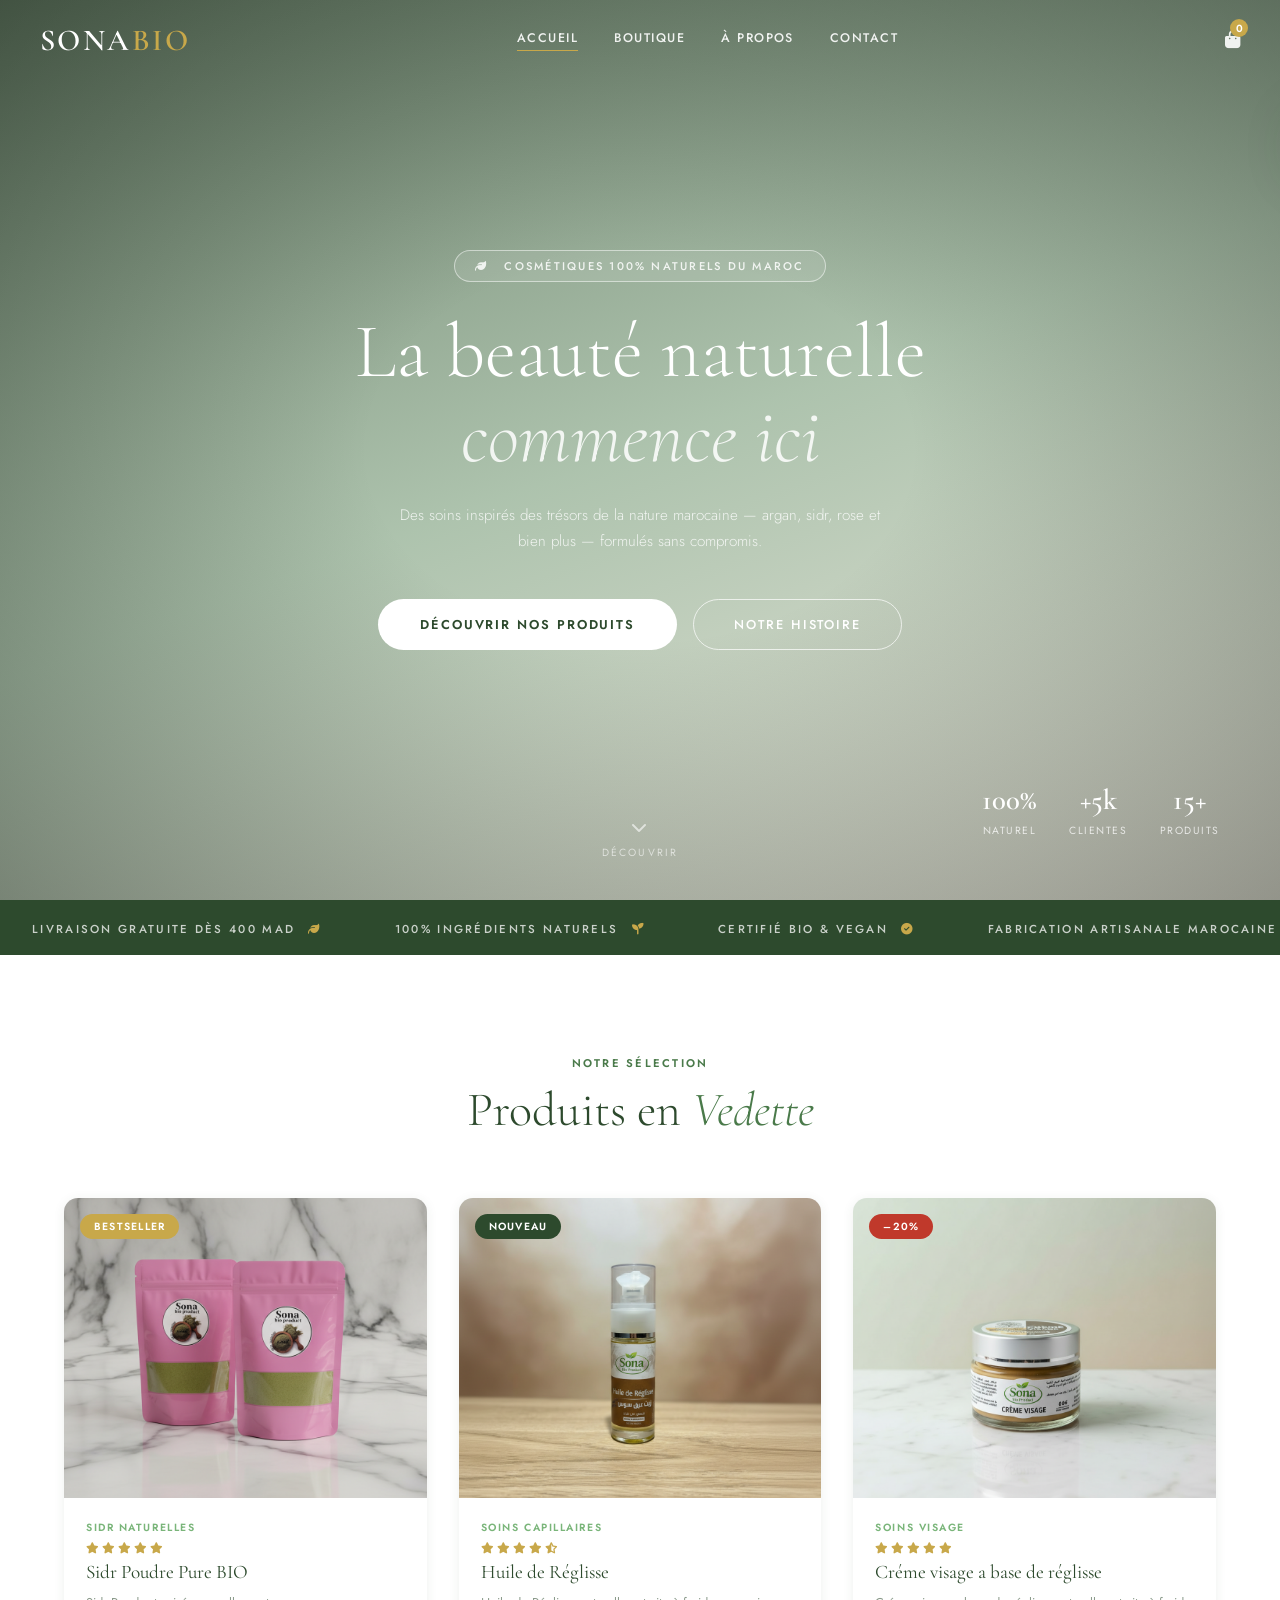
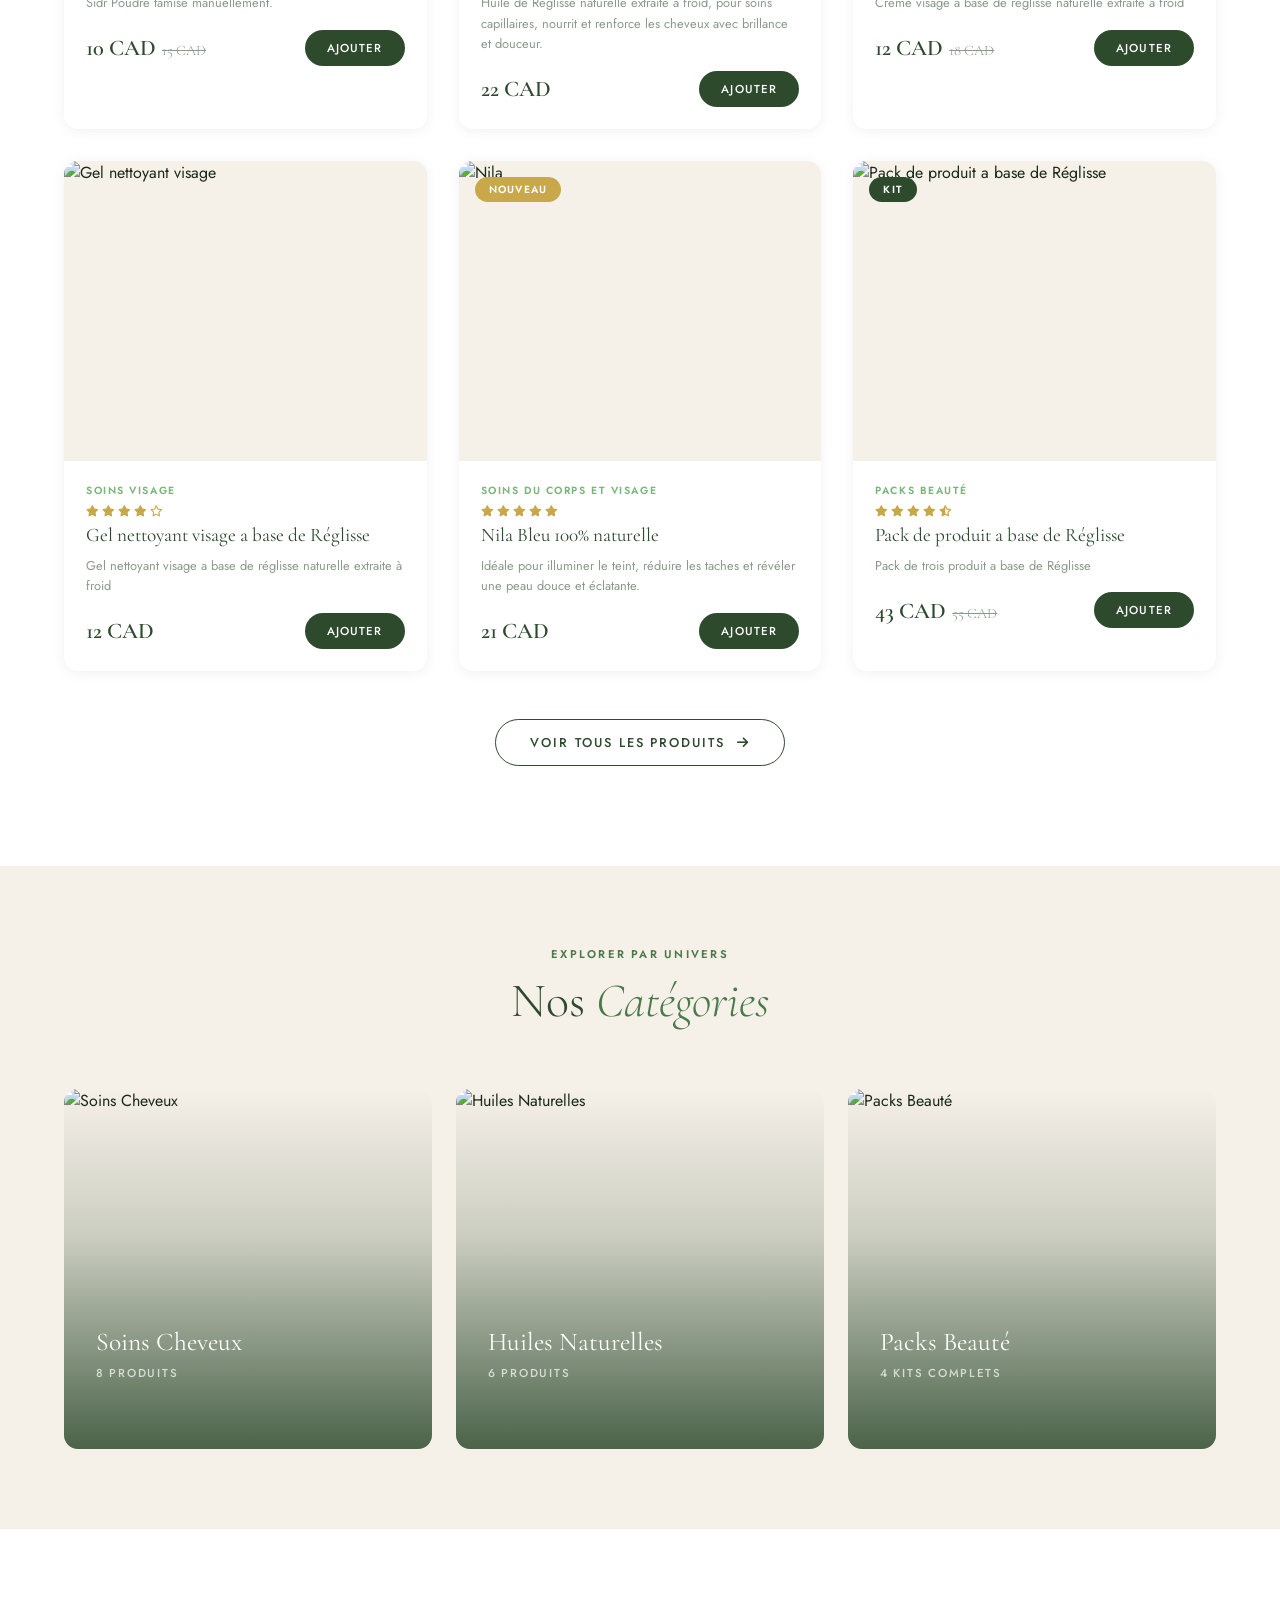
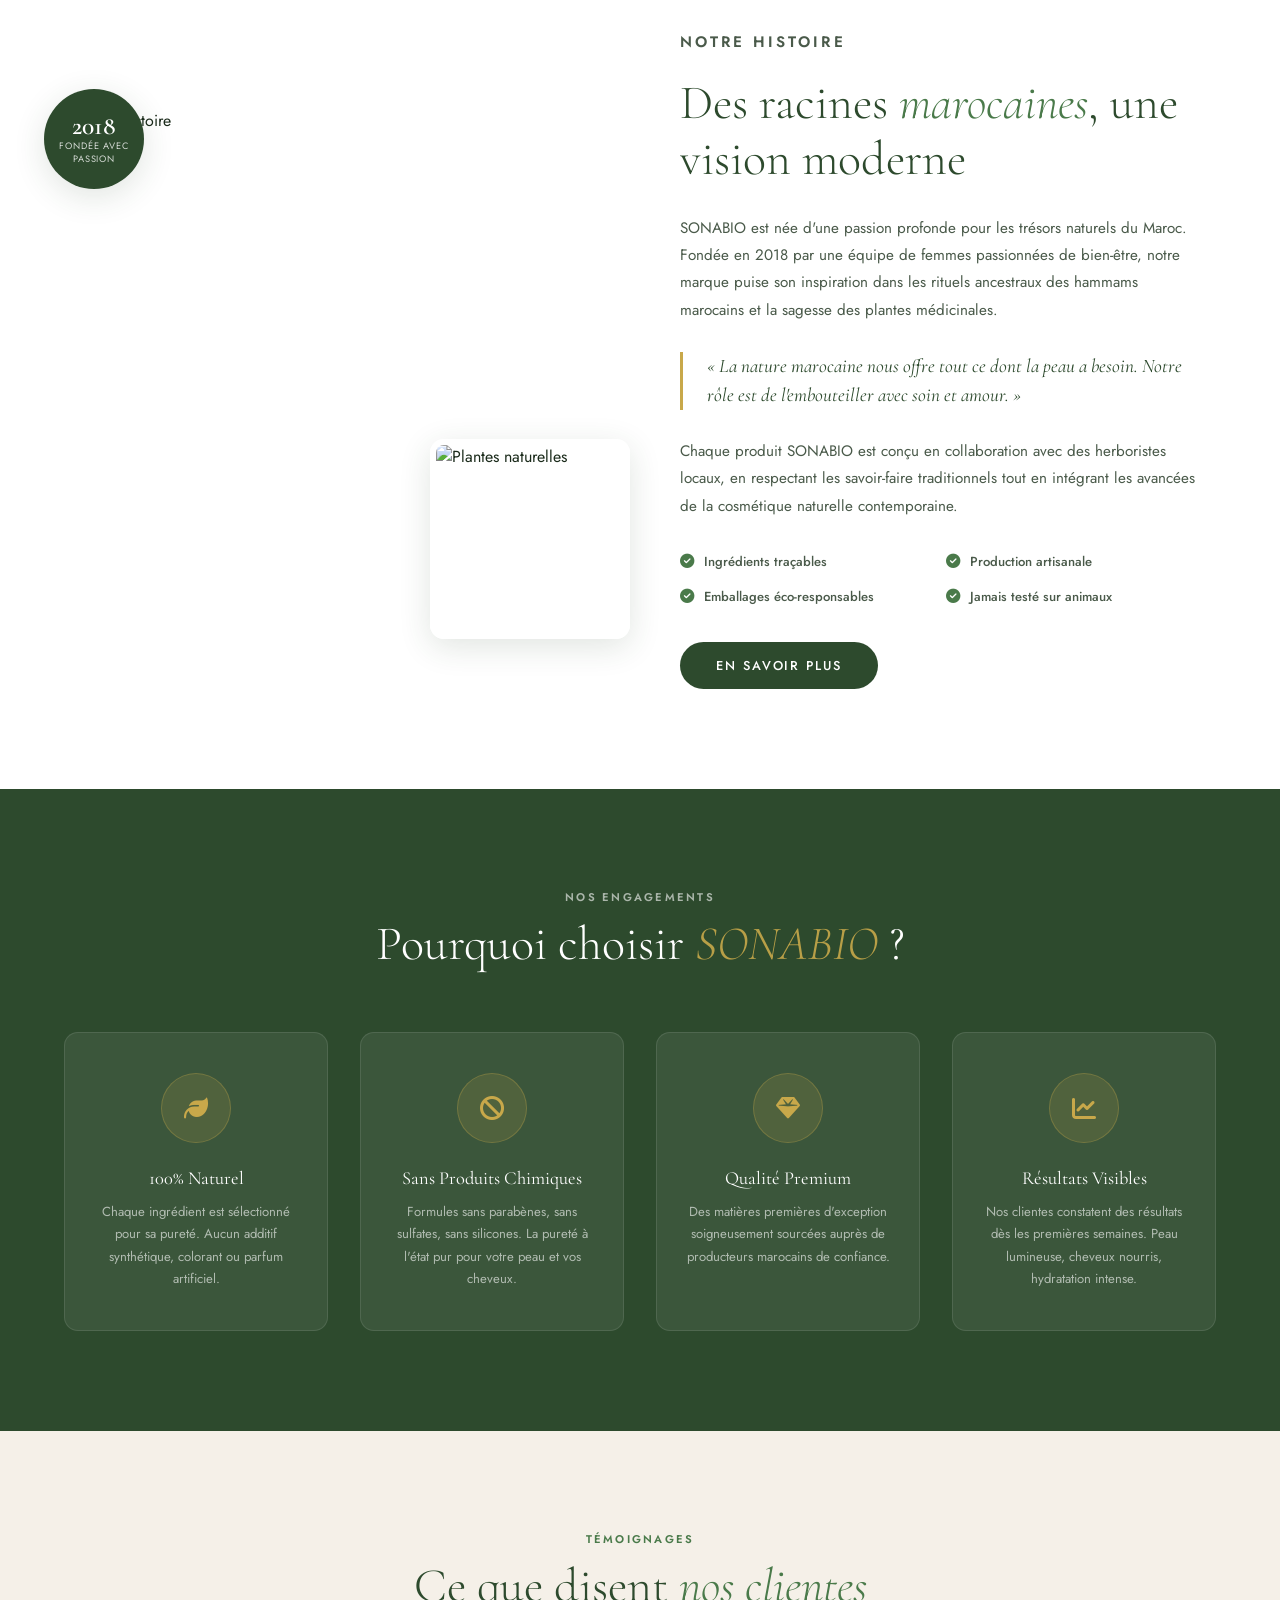
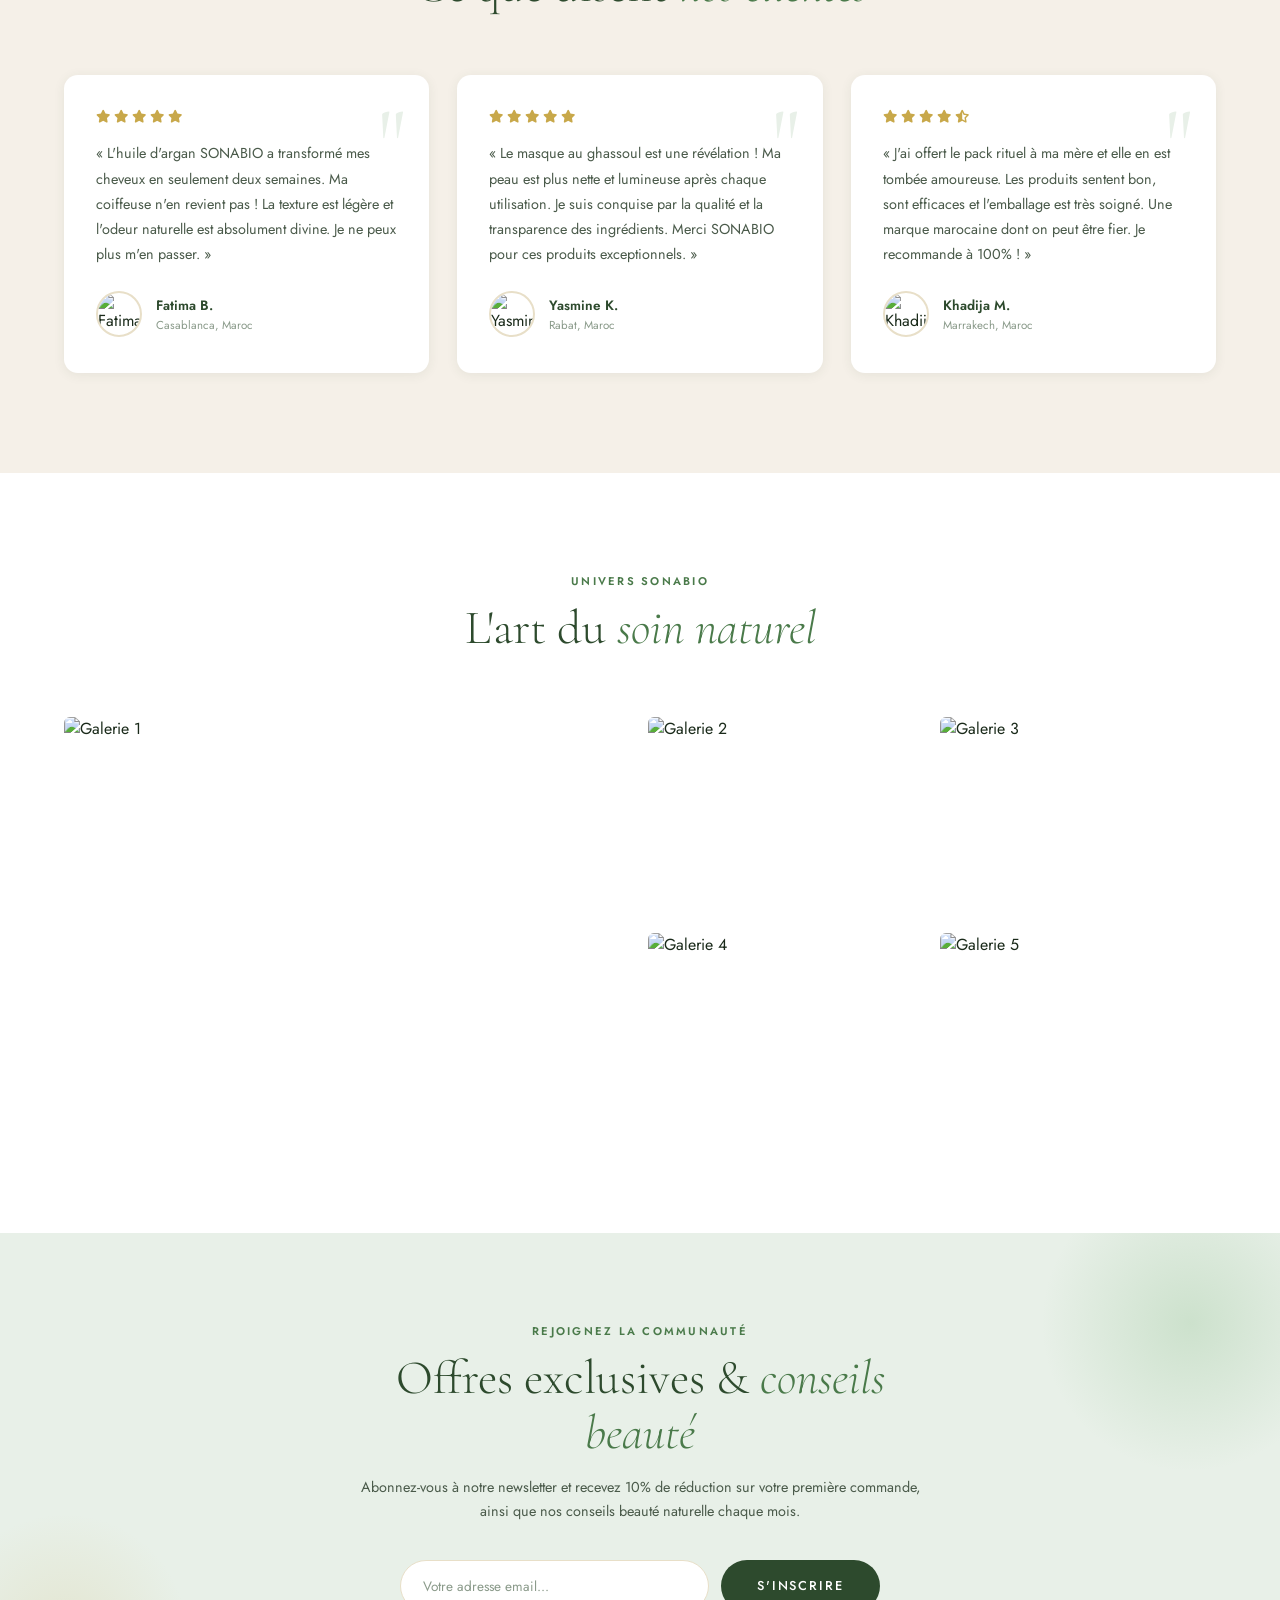
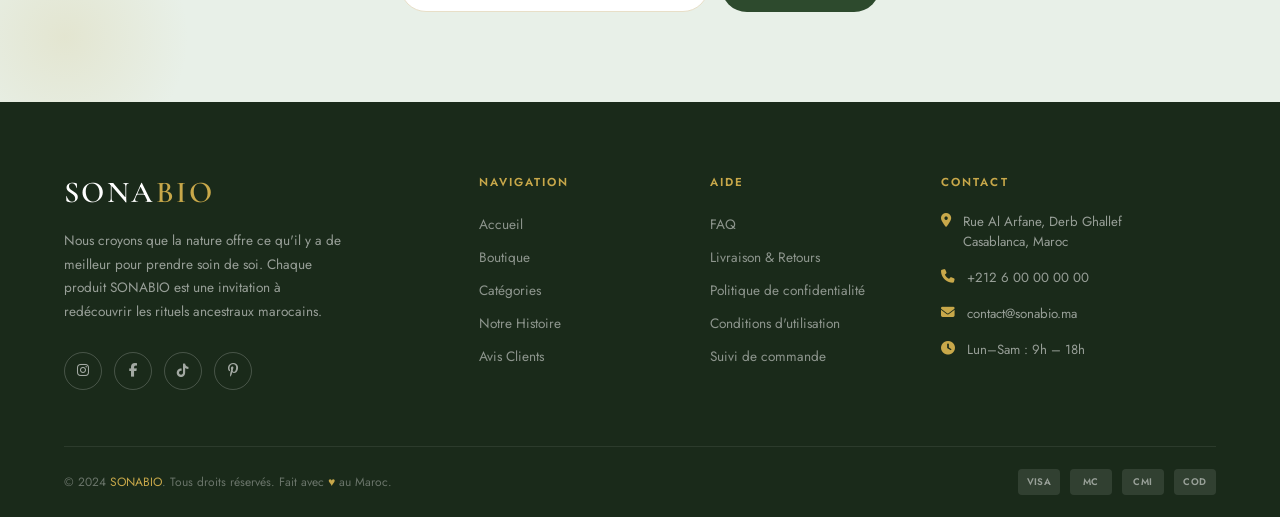
==== index.html @ 4d05fce3 "Add files via upload" ====
<!DOCTYPE html>
<html lang="fr">
<head>
  <meta charset="UTF-8" />
  <meta name="viewport" content="width=device-width, initial-scale=1.0"/>
  <title>SONABIO — La Beauté Naturelle du Maroc</title>
  <link href="https://fonts.googleapis.com/css2?family=Cormorant+Garamond:ital,wght@0,300;0,400;0,600;1,300;1,400&family=Jost:wght@300;400;500;600&display=swap" rel="stylesheet"/>
  <link rel="stylesheet" href="https://cdnjs.cloudflare.com/ajax/libs/font-awesome/6.5.0/css/all.min.css"/>
  <style>
    /* =============================================
       CSS VARIABLES & RESET
    ============================================= */
    :root {
      --green-dark:   #2d4a2d;
      --green-mid:    #4a7a4a;
      --green-light:  #7ab57a;
      --green-pale:   #e8f0e8;
      --beige:        #f5f0e8;
      --beige-dark:   #e8dfc8;
      --beige-deep:   #c8b898;
      --white:        #ffffff;
      --text-dark:    #1a2a1a;
      --text-mid:     #4a5a4a;
      --text-light:   #8a9a8a;
      --gold:         #c8a84a;
      --shadow-sm:    0 2px 12px rgba(45,74,45,.08);
      --shadow-md:    0 8px 32px rgba(45,74,45,.14);
      --shadow-lg:    0 20px 60px rgba(45,74,45,.18);
      --radius-sm:    6px;
      --radius-md:    14px;
      --radius-lg:    28px;
      --transition:   all .35s cubic-bezier(.4,0,.2,1);
      --font-display: 'Cormorant Garamond', serif;
      --font-body:    'Jost', sans-serif;
    }

    *, *::before, *::after { box-sizing: border-box; margin: 0; padding: 0; }
    html { scroll-behavior: smooth; font-size: 16px; }

    body {
      font-family: var(--font-body);
      color: var(--text-dark);
      background: var(--white);
      overflow-x: hidden;
    }

    img { max-width: 100%; display: block; }
    a  { text-decoration: none; color: inherit; }
    ul { list-style: none; }
    button { cursor: pointer; border: none; background: none; font-family: var(--font-body); }

    /* =============================================
       UTILITY
    ============================================= */
    .container { max-width: 1200px; margin: 0 auto; padding: 0 24px; }
    .section-label {
      font-family: var(--font-body);
      font-size: .7rem;
      font-weight: 600;
      letter-spacing: .2em;
      text-transform: uppercase;
      color: var(--green-mid);
      margin-bottom: 12px;
    }
    .section-title {
      font-family: var(--font-display);
      font-size: clamp(2rem, 4vw, 3rem);
      font-weight: 300;
      line-height: 1.15;
      color: var(--green-dark);
    }
    .section-title em { font-style: italic; color: var(--green-mid); }
    .btn-primary {
      display: inline-block;
      padding: 14px 36px;
      background: var(--green-dark);
      color: var(--white);
      font-family: var(--font-body);
      font-size: .8rem;
      font-weight: 500;
      letter-spacing: .15em;
      text-transform: uppercase;
      border-radius: 50px;
      transition: var(--transition);
    }
    .btn-primary:hover {
      background: var(--green-mid);
      transform: translateY(-2px);
      box-shadow: var(--shadow-md);
    }
    .btn-outline {
      display: inline-block;
      padding: 13px 34px;
      border: 1.5px solid var(--green-dark);
      color: var(--green-dark);
      font-size: .8rem;
      font-weight: 500;
      letter-spacing: .15em;
      text-transform: uppercase;
      border-radius: 50px;
      transition: var(--transition);
    }
    .btn-outline:hover {
      background: var(--green-dark);
      color: var(--white);
    }

    /* =============================================
       HEADER / NAVBAR
    ============================================= */
    #header {
      position: fixed;
      top: 0; left: 0; right: 0;
      z-index: 1000;
      padding: 0;
      transition: var(--transition);
    }
    #header.scrolled {
      background: rgba(255,255,255,.96);
      box-shadow: var(--shadow-sm);
      backdrop-filter: blur(8px);
    }
    .header-inner {
      display: flex;
      align-items: center;
      justify-content: space-between;
      height: 80px;
      padding: 0 40px;
    }
    .logo {
      font-family: var(--font-display);
      font-size: 1.9rem;
      font-weight: 600;
      letter-spacing: .08em;
      color: var(--white);
      transition: var(--transition);
    }
    #header.scrolled .logo { color: var(--green-dark); }
    .logo span { color: var(--gold); }
    .nav-links {
      display: flex;
      gap: 36px;
    }
    .nav-links a {
      font-size: .78rem;
      font-weight: 500;
      letter-spacing: .12em;
      text-transform: uppercase;
      color: rgba(255,255,255,.9);
      position: relative;
      padding-bottom: 4px;
      transition: var(--transition);
    }
    .nav-links a::after {
      content: '';
      position: absolute;
      bottom: 0; left: 0;
      width: 0; height: 1.5px;
      background: var(--gold);
      transition: width .3s ease;
    }
    .nav-links a:hover::after,
    .nav-links a.active::after { width: 100%; }
    .nav-links a:hover { color: var(--white); }
    #header.scrolled .nav-links a { color: var(--text-mid); }
    #header.scrolled .nav-links a:hover { color: var(--green-dark); }
    .header-actions { display: flex; align-items: center; gap: 20px; }
    .cart-btn {
      position: relative;
      font-size: 1.1rem;
      color: rgba(255,255,255,.9);
      transition: var(--transition);
    }
    #header.scrolled .cart-btn { color: var(--green-dark); }
    .cart-btn:hover { color: var(--gold); transform: scale(1.1); }
    .cart-count {
      position: absolute;
      top: -8px; right: -8px;
      width: 18px; height: 18px;
      background: var(--gold);
      color: var(--white);
      font-size: .65rem;
      font-weight: 600;
      border-radius: 50%;
      display: flex; align-items: center; justify-content: center;
    }
    .hamburger {
      display: none;
      flex-direction: column;
      gap: 5px;
      cursor: pointer;
    }
    .hamburger span {
      display: block;
      width: 24px; height: 2px;
      background: var(--white);
      transition: var(--transition);
      border-radius: 2px;
    }
    #header.scrolled .hamburger span { background: var(--green-dark); }

    /* =============================================
       HERO
    ============================================= */
    #hero {
      min-height: 100vh;
      position: relative;
      display: flex;
      align-items: center;
      justify-content: center;
      text-align: center;
      overflow: hidden;
    }
    .hero-bg {
      position: absolute;
      inset: 0;
      background:
        linear-gradient(160deg, rgba(45,74,45,.72) 0%, rgba(74,122,74,.45) 50%, rgba(200,184,152,.3) 100%),
        url('https://images.unsplash.com/photo-1609952048180-7b35ea6b083b?w=1600&auto=format&fit=crop') center/cover no-repeat;
    }
    .hero-bg::after {
      content: '';
      position: absolute;
      inset: 0;
      background: radial-gradient(ellipse at center, transparent 30%, rgba(10,20,10,.4) 100%);
    }
    .hero-content {
      position: relative;
      z-index: 2;
      max-width: 760px;
      padding: 0 24px;
      animation: fadeUp .9s ease both;
    }
    .hero-badge {
      display: inline-block;
      padding: 7px 20px;
      border: 1px solid rgba(255,255,255,.5);
      border-radius: 50px;
      font-size: .7rem;
      font-weight: 500;
      letter-spacing: .2em;
      text-transform: uppercase;
      color: rgba(255,255,255,.85);
      margin-bottom: 28px;
      backdrop-filter: blur(4px);
      background: rgba(255,255,255,.1);
    }
    .hero-title {
      font-family: var(--font-display);
      font-size: clamp(2.6rem, 6vw, 5rem);
      font-weight: 300;
      line-height: 1.1;
      color: var(--white);
      margin-bottom: 24px;
    }
    .hero-title em {
      font-style: italic;
      display: block;
      color: rgba(255,255,255,.85);
    }
    .hero-sub {
      font-size: .95rem;
      font-weight: 300;
      line-height: 1.7;
      color: rgba(255,255,255,.8);
      max-width: 480px;
      margin: 0 auto 44px;
    }
    .hero-cta { display: flex; gap: 16px; justify-content: center; flex-wrap: wrap; }
    .btn-hero {
      padding: 16px 42px;
      background: var(--white);
      color: var(--green-dark);
      font-size: .8rem;
      font-weight: 600;
      letter-spacing: .15em;
      text-transform: uppercase;
      border-radius: 50px;
      transition: var(--transition);
    }
    .btn-hero:hover {
      background: var(--gold);
      color: var(--white);
      transform: translateY(-3px);
      box-shadow: 0 12px 40px rgba(0,0,0,.25);
    }
    .btn-hero-outline {
      padding: 15px 40px;
      border: 1.5px solid rgba(255,255,255,.7);
      color: var(--white);
      font-size: .8rem;
      font-weight: 500;
      letter-spacing: .15em;
      text-transform: uppercase;
      border-radius: 50px;
      transition: var(--transition);
      backdrop-filter: blur(4px);
    }
    .btn-hero-outline:hover {
      background: rgba(255,255,255,.15);
      border-color: var(--white);
    }
    .hero-scroll {
      position: absolute;
      bottom: 40px; left: 50%;
      transform: translateX(-50%);
      z-index: 2;
      display: flex;
      flex-direction: column;
      align-items: center;
      gap: 10px;
      color: rgba(255,255,255,.6);
      font-size: .65rem;
      letter-spacing: .2em;
      text-transform: uppercase;
      animation: bounce 2s infinite;
    }
    .hero-scroll i { font-size: 1rem; }
    .hero-stats {
      position: absolute;
      bottom: 60px; right: 60px;
      z-index: 2;
      display: flex;
      gap: 32px;
    }
    .stat-item {
      text-align: center;
      color: var(--white);
    }
    .stat-num {
      font-family: var(--font-display);
      font-size: 1.8rem;
      font-weight: 600;
      display: block;
    }
    .stat-label {
      font-size: .65rem;
      letter-spacing: .15em;
      text-transform: uppercase;
      opacity: .75;
    }

    /* =============================================
       MARQUEE STRIP
    ============================================= */
    .marquee-strip {
      background: var(--green-dark);
      padding: 16px 0;
      overflow: hidden;
      white-space: nowrap;
    }
    .marquee-track {
      display: inline-flex;
      animation: marquee 22s linear infinite;
    }
    .marquee-track span {
      display: inline-block;
      padding: 0 32px;
      font-size: .72rem;
      font-weight: 500;
      letter-spacing: .2em;
      text-transform: uppercase;
      color: rgba(255,255,255,.75);
    }
    .marquee-track span i {
      color: var(--gold);
      margin: 0 8px;
    }

    /* =============================================
       FEATURED PRODUCTS
    ============================================= */
    #produits {
      padding: 100px 0;
      background: var(--white);
    }
    .section-header {
      text-align: center;
      margin-bottom: 60px;
    }
    .products-grid {
      display: grid;
      grid-template-columns: repeat(3, 1fr);
      gap: 32px;
    }
    .product-card {
      position: relative;
      border-radius: var(--radius-md);
      overflow: hidden;
      background: var(--white);
      box-shadow: var(--shadow-sm);
      transition: var(--transition);
      cursor: pointer;
    }
    .product-card:hover {
      transform: translateY(-8px);
      box-shadow: var(--shadow-lg);
    }
    .product-img-wrap {
      position: relative;
      overflow: hidden;
      height: 300px;
      background: var(--beige);
    }
    .product-img-wrap img {
      width: 100%;
      height: 100%;
      object-fit: cover;
      transition: transform .6s cubic-bezier(.4,0,.2,1);
    }
    .product-card:hover .product-img-wrap img {
      transform: scale(1.07);
    }
    .product-badge {
      position: absolute;
      top: 16px; left: 16px;
      padding: 5px 14px;
      background: var(--green-dark);
      color: var(--white);
      font-size: .65rem;
      font-weight: 600;
      letter-spacing: .12em;
      text-transform: uppercase;
      border-radius: 50px;
      z-index: 2;
    }
    .product-badge.new { background: var(--gold); }
    .product-badge.promo { background: #c0392b; }
    .product-actions {
      position: absolute;
      top: 16px; right: 16px;
      display: flex;
      flex-direction: column;
      gap: 8px;
      opacity: 0;
      transform: translateX(10px);
      transition: var(--transition);
      z-index: 2;
    }
    .product-card:hover .product-actions { opacity: 1; transform: translateX(0); }
    .action-btn {
      width: 38px; height: 38px;
      background: var(--white);
      border-radius: 50%;
      display: flex; align-items: center; justify-content: center;
      font-size: .85rem;
      color: var(--green-dark);
      box-shadow: var(--shadow-sm);
      transition: var(--transition);
    }
    .action-btn:hover { background: var(--green-dark); color: var(--white); }
    .product-info {
      padding: 22px;
    }
    .product-category {
      font-size: .65rem;
      font-weight: 600;
      letter-spacing: .15em;
      text-transform: uppercase;
      color: var(--green-light);
      margin-bottom: 8px;
    }
    .product-name {
      font-family: var(--font-display);
      font-size: 1.2rem;
      font-weight: 400;
      color: var(--green-dark);
      margin-bottom: 8px;
      line-height: 1.3;
    }
    .product-desc {
      font-size: .8rem;
      color: var(--text-light);
      line-height: 1.6;
      margin-bottom: 16px;
    }
    .product-footer {
      display: flex;
      align-items: center;
      justify-content: space-between;
      gap: 12px;
    }
    .product-price {
      font-family: var(--font-display);
      font-size: 1.4rem;
      font-weight: 600;
      color: var(--green-dark);
    }
    .product-price .old {
      font-size: .9rem;
      text-decoration: line-through;
      color: var(--text-light);
      font-weight: 300;
      margin-left: 6px;
    }
    .add-cart-btn {
      padding: 10px 22px;
      background: var(--green-dark);
      color: var(--white);
      font-size: .72rem;
      font-weight: 500;
      letter-spacing: .1em;
      text-transform: uppercase;
      border-radius: 50px;
      transition: var(--transition);
    }
    .add-cart-btn:hover { background: var(--green-mid); transform: scale(1.04); }
    .add-cart-btn.added { background: var(--gold); }
    .product-stars { display: flex; gap: 3px; margin-bottom: 6px; }
    .product-stars i { font-size: .7rem; color: var(--gold); }

    /* =============================================
       CATEGORIES
    ============================================= */
    #categories {
      padding: 80px 0;
      background: var(--beige);
    }
    .categories-grid {
      display: grid;
      grid-template-columns: repeat(3, 1fr);
      gap: 24px;
    }
    .cat-card {
      position: relative;
      border-radius: var(--radius-md);
      overflow: hidden;
      height: 360px;
      cursor: pointer;
    }
    .cat-card img {
      width: 100%;
      height: 100%;
      object-fit: cover;
      transition: transform .6s cubic-bezier(.4,0,.2,1);
    }
    .cat-card:hover img { transform: scale(1.1); }
    .cat-overlay {
      position: absolute;
      inset: 0;
      background: linear-gradient(to top, rgba(45,74,45,.85) 0%, rgba(45,74,45,.2) 60%, transparent 100%);
      display: flex;
      flex-direction: column;
      justify-content: flex-end;
      padding: 32px;
      transition: var(--transition);
    }
    .cat-card:hover .cat-overlay {
      background: linear-gradient(to top, rgba(45,74,45,.92) 0%, rgba(45,74,45,.35) 60%, transparent 100%);
    }
    .cat-name {
      font-family: var(--font-display);
      font-size: 1.6rem;
      font-weight: 400;
      color: var(--white);
      margin-bottom: 8px;
    }
    .cat-count {
      font-size: .72rem;
      font-weight: 500;
      letter-spacing: .15em;
      text-transform: uppercase;
      color: rgba(255,255,255,.7);
      margin-bottom: 20px;
    }
    .cat-link {
      display: inline-flex;
      align-items: center;
      gap: 8px;
      font-size: .72rem;
      font-weight: 600;
      letter-spacing: .12em;
      text-transform: uppercase;
      color: var(--white);
      opacity: 0;
      transform: translateY(10px);
      transition: var(--transition);
    }
    .cat-card:hover .cat-link { opacity: 1; transform: translateY(0); }
    .cat-link i { font-size: .8rem; transition: transform .3s ease; }
    .cat-link:hover i { transform: translateX(4px); }

    /* =============================================
       NOTRE HISTOIRE
    ============================================= */
    #histoire {
      padding: 100px 0;
      background: var(--white);
    }
    .histoire-inner {
      display: grid;
      grid-template-columns: 1fr 1fr;
      gap: 80px;
      align-items: center;
    }
    .histoire-imgs {
      position: relative;
    }
    .histoire-img-main {
      border-radius: var(--radius-md);
      overflow: hidden;
      height: 500px;
    }
    .histoire-img-main img {
      width: 100%; height: 100%;
      object-fit: cover;
    }
    .histoire-img-float {
      position: absolute;
      bottom: -30px; right: -30px;
      width: 200px; height: 200px;
      border-radius: var(--radius-md);
      overflow: hidden;
      border: 6px solid var(--white);
      box-shadow: var(--shadow-md);
    }
    .histoire-img-float img {
      width: 100%; height: 100%;
      object-fit: cover;
    }
    .histoire-badge {
      position: absolute;
      top: -20px; left: -20px;
      width: 100px; height: 100px;
      background: var(--green-dark);
      border-radius: 50%;
      display: flex;
      flex-direction: column;
      align-items: center;
      justify-content: center;
      color: var(--white);
      box-shadow: var(--shadow-md);
    }
    .histoire-badge strong {
      font-family: var(--font-display);
      font-size: 1.6rem;
      font-weight: 600;
      line-height: 1;
    }
    .histoire-badge span {
      font-size: .58rem;
      letter-spacing: .1em;
      text-transform: uppercase;
      opacity: .8;
      text-align: center;
    }
    .histoire-text { padding-right: 20px; }
    .histoire-text p {
      font-size: .95rem;
      line-height: 1.8;
      color: var(--text-mid);
      margin-bottom: 20px;
    }
    .histoire-text blockquote {
      border-left: 3px solid var(--gold);
      padding-left: 24px;
      margin: 28px 0;
      font-family: var(--font-display);
      font-size: 1.2rem;
      font-style: italic;
      color: var(--green-dark);
      line-height: 1.5;
    }
    .histoire-values {
      display: grid;
      grid-template-columns: 1fr 1fr;
      gap: 16px;
      margin-top: 32px;
    }
    .val-item {
      display: flex;
      align-items: center;
      gap: 10px;
      font-size: .82rem;
      font-weight: 500;
      color: var(--text-mid);
    }
    .val-item i { color: var(--green-mid); font-size: .9rem; }

    /* =============================================
       POURQUOI NOUS
    ============================================= */
    #pourquoi {
      padding: 100px 0;
      background: var(--green-dark);
    }
    #pourquoi .section-label { color: rgba(255,255,255,.6); }
    #pourquoi .section-title { color: var(--white); }
    #pourquoi .section-title em { color: rgba(200,168,74,.9); }
    .features-grid {
      display: grid;
      grid-template-columns: repeat(4, 1fr);
      gap: 32px;
      margin-top: 60px;
    }
    .feature-card {
      padding: 40px 28px;
      background: rgba(255,255,255,.07);
      border-radius: var(--radius-md);
      border: 1px solid rgba(255,255,255,.1);
      text-align: center;
      transition: var(--transition);
    }
    .feature-card:hover {
      background: rgba(255,255,255,.12);
      transform: translateY(-6px);
      border-color: rgba(200,168,74,.4);
    }
    .feature-icon {
      width: 70px; height: 70px;
      margin: 0 auto 24px;
      background: rgba(200,168,74,.15);
      border-radius: 50%;
      display: flex; align-items: center; justify-content: center;
      font-size: 1.5rem;
      color: var(--gold);
      border: 1px solid rgba(200,168,74,.3);
      transition: var(--transition);
    }
    .feature-card:hover .feature-icon {
      background: var(--gold);
      color: var(--white);
    }
    .feature-title {
      font-family: var(--font-display);
      font-size: 1.15rem;
      font-weight: 400;
      color: var(--white);
      margin-bottom: 12px;
    }
    .feature-desc {
      font-size: .82rem;
      line-height: 1.7;
      color: rgba(255,255,255,.6);
    }

    /* =============================================
       AVIS CLIENTS
    ============================================= */
    #avis {
      padding: 100px 0;
      background: var(--beige);
    }
    .reviews-grid {
      display: grid;
      grid-template-columns: repeat(3, 1fr);
      gap: 28px;
      margin-top: 56px;
    }
    .review-card {
      padding: 36px 32px;
      background: var(--white);
      border-radius: var(--radius-md);
      box-shadow: var(--shadow-sm);
      transition: var(--transition);
      position: relative;
    }
    .review-card::before {
      content: '"';
      position: absolute;
      top: 20px; right: 24px;
      font-family: var(--font-display);
      font-size: 6rem;
      color: var(--green-pale);
      line-height: 1;
      pointer-events: none;
    }
    .review-card:hover {
      transform: translateY(-6px);
      box-shadow: var(--shadow-md);
    }
    .review-stars {
      display: flex;
      gap: 4px;
      margin-bottom: 18px;
    }
    .review-stars i { font-size: .8rem; color: var(--gold); }
    .review-text {
      font-size: .9rem;
      line-height: 1.75;
      color: var(--text-mid);
      margin-bottom: 24px;
      position: relative;
      z-index: 1;
    }
    .review-author {
      display: flex;
      align-items: center;
      gap: 14px;
    }
    .review-avatar {
      width: 46px; height: 46px;
      border-radius: 50%;
      object-fit: cover;
      border: 2px solid var(--beige-dark);
    }
    .review-name {
      font-weight: 600;
      font-size: .85rem;
      color: var(--green-dark);
    }
    .review-location {
      font-size: .72rem;
      color: var(--text-light);
      margin-top: 2px;
    }

    /* =============================================
       GALERIE LIFESTYLE
    ============================================= */
    #galerie {
      padding: 100px 0;
      background: var(--white);
    }
    .galerie-grid {
      display: grid;
      grid-template-columns: repeat(4, 1fr);
      grid-template-rows: 200px 200px;
      gap: 16px;
      margin-top: 56px;
    }
    .galerie-item {
      border-radius: var(--radius-sm);
      overflow: hidden;
      cursor: pointer;
      position: relative;
    }
    .galerie-item:first-child {
      grid-column: span 2;
      grid-row: span 2;
    }
    .galerie-item img {
      width: 100%; height: 100%;
      object-fit: cover;
      transition: transform .5s ease;
    }
    .galerie-item:hover img { transform: scale(1.08); }
    .galerie-item-overlay {
      position: absolute;
      inset: 0;
      background: rgba(45,74,45,.5);
      display: flex;
      align-items: center;
      justify-content: center;
      opacity: 0;
      transition: var(--transition);
    }
    .galerie-item:hover .galerie-item-overlay { opacity: 1; }
    .galerie-item-overlay i { font-size: 1.5rem; color: var(--white); }

    /* =============================================
       NEWSLETTER
    ============================================= */
    #newsletter {
      padding: 90px 0;
      background: var(--green-pale);
      position: relative;
      overflow: hidden;
    }
    #newsletter::before {
      content: '';
      position: absolute;
      top: -60px; right: -60px;
      width: 300px; height: 300px;
      background: radial-gradient(circle, rgba(122,181,122,.25), transparent 70%);
      border-radius: 50%;
    }
    #newsletter::after {
      content: '';
      position: absolute;
      bottom: -60px; left: -60px;
      width: 250px; height: 250px;
      background: radial-gradient(circle, rgba(200,168,74,.15), transparent 70%);
      border-radius: 50%;
    }
    .newsletter-inner {
      position: relative;
      z-index: 1;
      text-align: center;
      max-width: 580px;
      margin: 0 auto;
    }
    .newsletter-inner .section-title { margin-bottom: 14px; }
    .newsletter-sub {
      font-size: .9rem;
      color: var(--text-mid);
      line-height: 1.7;
      margin-bottom: 36px;
    }
    .newsletter-form {
      display: flex;
      gap: 12px;
      max-width: 480px;
      margin: 0 auto;
    }
    .newsletter-input {
      flex: 1;
      padding: 15px 22px;
      border: 1.5px solid var(--beige-dark);
      border-radius: 50px;
      font-family: var(--font-body);
      font-size: .85rem;
      background: var(--white);
      color: var(--text-dark);
      outline: none;
      transition: var(--transition);
    }
    .newsletter-input:focus { border-color: var(--green-mid); box-shadow: 0 0 0 3px rgba(74,122,74,.1); }
    .newsletter-input::placeholder { color: var(--text-light); }
    .newsletter-success {
      display: none;
      padding: 14px 28px;
      background: var(--green-dark);
      color: var(--white);
      border-radius: 50px;
      font-size: .82rem;
      margin-top: 16px;
    }

    /* =============================================
       CART NOTIFICATION
    ============================================= */
    .toast {
      position: fixed;
      top: 100px; right: 24px;
      z-index: 9999;
      background: var(--green-dark);
      color: var(--white);
      padding: 16px 24px;
      border-radius: var(--radius-sm);
      font-size: .85rem;
      font-weight: 500;
      display: flex;
      align-items: center;
      gap: 10px;
      box-shadow: var(--shadow-lg);
      transform: translateX(120%);
      transition: transform .4s cubic-bezier(.4,0,.2,1);
    }
    .toast.show { transform: translateX(0); }
    .toast i { color: var(--gold); }

    /* =============================================
       FOOTER
    ============================================= */
    #footer {
      background: var(--text-dark);
      color: var(--white);
      padding: 72px 0 0;
    }
    .footer-grid {
      display: grid;
      grid-template-columns: 2fr 1fr 1fr 1.5fr;
      gap: 48px;
      padding-bottom: 56px;
      border-bottom: 1px solid rgba(255,255,255,.08);
    }
    .footer-brand .logo { color: var(--white); margin-bottom: 18px; display: block; }
    .footer-brand p {
      font-size: .85rem;
      line-height: 1.75;
      color: rgba(255,255,255,.55);
      max-width: 280px;
      margin-bottom: 28px;
    }
    .social-links {
      display: flex;
      gap: 12px;
    }
    .social-link {
      width: 38px; height: 38px;
      border: 1px solid rgba(255,255,255,.2);
      border-radius: 50%;
      display: flex; align-items: center; justify-content: center;
      font-size: .85rem;
      color: rgba(255,255,255,.6);
      transition: var(--transition);
    }
    .social-link:hover {
      background: var(--gold);
      border-color: var(--gold);
      color: var(--white);
      transform: translateY(-3px);
    }
    .footer-col h4 {
      font-family: var(--font-body);
      font-size: .72rem;
      font-weight: 600;
      letter-spacing: .18em;
      text-transform: uppercase;
      color: var(--gold);
      margin-bottom: 22px;
    }
    .footer-col ul li {
      margin-bottom: 10px;
    }
    .footer-col ul li a {
      font-size: .85rem;
      color: rgba(255,255,255,.5);
      transition: var(--transition);
    }
    .footer-col ul li a:hover {
      color: var(--white);
      padding-left: 6px;
    }
    .footer-contact-item {
      display: flex;
      align-items: flex-start;
      gap: 12px;
      margin-bottom: 16px;
    }
    .footer-contact-item i {
      color: var(--gold);
      font-size: .85rem;
      margin-top: 2px;
    }
    .footer-contact-item span {
      font-size: .83rem;
      color: rgba(255,255,255,.55);
      line-height: 1.5;
    }
    .footer-bottom {
      display: flex;
      align-items: center;
      justify-content: space-between;
      padding: 22px 0;
    }
    .footer-copy {
      font-size: .75rem;
      color: rgba(255,255,255,.35);
    }
    .footer-copy span { color: var(--gold); }
    .footer-pay {
      display: flex;
      gap: 10px;
    }
    .pay-icon {
      width: 42px; height: 26px;
      background: rgba(255,255,255,.1);
      border-radius: 4px;
      display: flex; align-items: center; justify-content: center;
      font-size: .6rem;
      color: rgba(255,255,255,.5);
      font-weight: 600;
      letter-spacing: .05em;
    }

    /* Mobile menu */
    .mobile-menu {
      display: none;
      position: fixed;
      inset: 0;
      background: var(--green-dark);
      z-index: 999;
      flex-direction: column;
      align-items: center;
      justify-content: center;
      gap: 32px;
    }
    .mobile-menu.open { display: flex; }
    .mobile-menu a {
      font-family: var(--font-display);
      font-size: 2rem;
      font-weight: 300;
      color: var(--white);
      letter-spacing: .08em;
      transition: var(--transition);
    }
    .mobile-menu a:hover { color: var(--gold); }
    .mobile-close {
      position: absolute;
      top: 28px; right: 32px;
      font-size: 1.8rem;
      color: var(--white);
      cursor: pointer;
    }

    /* =============================================
       ANIMATIONS
    ============================================= */
    @keyframes fadeUp {
      from { opacity: 0; transform: translateY(30px); }
      to   { opacity: 1; transform: translateY(0); }
    }
    @keyframes marquee {
      from { transform: translateX(0); }
      to   { transform: translateX(-50%); }
    }
    @keyframes bounce {
      0%, 100% { transform: translateX(-50%) translateY(0); }
      50%       { transform: translateX(-50%) translateY(8px); }
    }
    .reveal {
      opacity: 0;
      transform: translateY(28px);
      transition: opacity .7s ease, transform .7s ease;
    }
    .reveal.visible { opacity: 1; transform: translateY(0); }

    /* =============================================
       RESPONSIVE
    ============================================= */
    @media (max-width: 1024px) {
      .products-grid { grid-template-columns: repeat(2, 1fr); }
      .features-grid { grid-template-columns: repeat(2, 1fr); }
      .footer-grid   { grid-template-columns: 1fr 1fr; gap: 32px; }
    }
    @media (max-width: 768px) {
      .header-inner { padding: 0 20px; }
      .nav-links { display: none; }
      .hamburger { display: flex; }
      .hero-stats { display: none; }
      .products-grid { grid-template-columns: 1fr; }
      .categories-grid { grid-template-columns: 1fr; }
      .histoire-inner { grid-template-columns: 1fr; gap: 40px; }
      .histoire-imgs { height: 300px; }
      .histoire-img-main { height: 300px; }
      .histoire-img-float { display: none; }
      .features-grid { grid-template-columns: 1fr 1fr; gap: 20px; }
      .reviews-grid { grid-template-columns: 1fr; }
      .galerie-grid  {
        grid-template-columns: 1fr 1fr;
        grid-template-rows: repeat(4, 160px);
      }
      .galerie-item:first-child { grid-column: span 2; grid-row: span 1; }
      .newsletter-form { flex-direction: column; }
      .footer-grid { grid-template-columns: 1fr; gap: 28px; }
      .footer-bottom { flex-direction: column; gap: 14px; text-align: center; }
    }
    @media (max-width: 480px) {
      .features-grid { grid-template-columns: 1fr; }
      .histoire-values { grid-template-columns: 1fr; }
    }
  </style>
</head>
<body>

  <!-- TOAST NOTIFICATION -->
  <div class="toast" id="toast">
    <i class="fas fa-check-circle"></i>
    <span id="toast-msg">Produit ajouté au panier !</span>
  </div>

  <!-- MOBILE MENU -->
  <nav class="mobile-menu" id="mobile-menu">
    <i class="fas fa-times mobile-close" id="mobile-close"></i>
    <a href="#accueil" class="mob-link">Accueil</a>
    <a href="#produits" class="mob-link">Boutique</a>
    <a href="#histoire" class="mob-link">À Propos</a>
    <a href="#contact"  class="mob-link">Contact</a>
  </nav>

  <!-- ======== HEADER ======== -->
  <header id="header">
    <div class="header-inner">
      <a href="#accueil" class="logo">SONA<span>BIO</span></a>
      <nav class="nav-links">
        <a href="#accueil"  class="active">Accueil</a>
        <a href="#produits">Boutique</a>
        <a href="#histoire">À Propos</a>
        <a href="#contact" >Contact</a>
      </nav>
      <div class="header-actions">
        <button class="cart-btn" id="cart-btn" aria-label="Panier">
          <i class="fas fa-shopping-bag"></i>
          <span class="cart-count" id="cart-count">0</span>
        </button>
        <div class="hamburger" id="hamburger" aria-label="Menu">
          <span></span><span></span><span></span>
        </div>
      </div>
    </div>
  </header>

  <!-- ======== HERO ======== -->
  <section id="accueil" id="hero">
    <div id="hero">
      <div class="hero-bg"></div>
      <div class="hero-content">
        <div class="hero-badge"><i class="fas fa-leaf"></i> &nbsp; Cosmétiques 100% Naturels du Maroc</div>
        <h1 class="hero-title">
          La beauté naturelle
          <em>commence ici</em>
        </h1>
        <p class="hero-sub">Des soins inspirés des trésors de la nature marocaine — argan, sidr, rose et bien plus — formulés sans compromis.</p>
        <div class="hero-cta">
          <a href="#produits" class="btn-hero">Découvrir nos produits</a>
          <a href="#histoire" class="btn-hero-outline">Notre histoire</a>
        </div>
      </div>
      <div class="hero-stats">
        <div class="stat-item"><strong class="stat-num">100%</strong><span class="stat-label">Naturel</span></div>
        <div class="stat-item"><strong class="stat-num">+5k</strong><span class="stat-label">Clientes</span></div>
        <div class="stat-item"><strong class="stat-num">15+</strong><span class="stat-label">Produits</span></div>
      </div>
      <div class="hero-scroll"><i class="fas fa-chevron-down"></i><span>Découvrir</span></div>
    </div>
  </section>

  <!-- ======== MARQUEE ======== -->
  <div class="marquee-strip">
    <div class="marquee-track" id="marquee-track">
      <span>Livraison gratuite dès 400 MAD <i class="fas fa-leaf"></i></span>
      <span>100% Ingrédients Naturels <i class="fas fa-seedling"></i></span>
      <span>Certifié Bio & Vegan <i class="fas fa-check-circle"></i></span>
      <span>Fabrication Artisanale Marocaine <i class="fas fa-star"></i></span>
      <span>Satisfait ou Remboursé 30 jours <i class="fas fa-shield-alt"></i></span>
      <span>Livraison gratuite dès 400 MAD <i class="fas fa-leaf"></i></span>
      <span>100% Ingrédients Naturels <i class="fas fa-seedling"></i></span>
      <span>Certifié Bio & Vegan <i class="fas fa-check-circle"></i></span>
      <span>Fabrication Artisanale Marocaine <i class="fas fa-star"></i></span>
      <span>Satisfait ou Remboursé 30 jours <i class="fas fa-shield-alt"></i></span>
    </div>
  </div>

  <!-- ======== PRODUITS EN VEDETTE ======== -->
  <section id="produits">
    <div class="container">
      <div class="section-header reveal">
        <p class="section-label">Notre Sélection</p>
        <h2 class="section-title">Produits en <em>Vedette</em></h2>
      </div>
      <div class="products-grid">

        <!-- Produit 1 -->
        <div class="product-card reveal">
          <div class="product-img-wrap">
            <span class="product-badge new">Bestseller</span>
            <div class="product-actions">
              <button class="action-btn" title="Favoris"><i class="far fa-heart"></i></button>
              <button class="action-btn" title="Aperçu"><i class="far fa-eye"></i></button>
            </div>
            <img src="images/Sidr Poudre.png" alt="Sidr Poudre"/>
          </div>
          <div class="product-info">
            <p class="product-category">Sidr Naturelles</p>
            <div class="product-stars">
              <i class="fas fa-star"></i><i class="fas fa-star"></i><i class="fas fa-star"></i>
              <i class="fas fa-star"></i><i class="fas fa-star"></i>
            </div>
            <h3 class="product-name">Sidr Poudre Pure BIO</h3>
            <p class="product-desc">Sidr Poudre tamisé manuellement.</p>
            <div class="product-footer">
              <div class="product-price">10 CAD<span class="old">15 CAD</span></div>
              <button class="add-cart-btn" data-name="Sidr Poudre BIO" data-price="10">Ajouter</button>
            </div>
          </div>
        </div>

        <!-- Produit 2 -->
        <div class="product-card reveal">
          <div class="product-img-wrap">
            <span class="product-badge">Nouveau</span>
            <div class="product-actions">
              <button class="action-btn" title="Favoris"><i class="far fa-heart"></i></button>
              <button class="action-btn" title="Aperçu"><i class="far fa-eye"></i></button>
            </div>
            <img src="images/Huile de Réglisse.png" alt="Huile de Réglisse"/>
          </div>
          <div class="product-info">
            <p class="product-category">Soins capillaires</p>
            <div class="product-stars">
              <i class="fas fa-star"></i><i class="fas fa-star"></i><i class="fas fa-star"></i>
              <i class="fas fa-star"></i><i class="fas fa-star-half-alt"></i>
            </div>
            <h3 class="product-name">Huile de Réglisse</h3>
            <p class="product-desc">Huile de Réglisse naturelle extraite à froid, pour soins capillaires, nourrit et renforce les cheveux avec brillance et douceur.</p>
            <div class="product-footer">
              <div class="product-price">22 CAD</div>
              <button class="add-cart-btn" data-name="Huile de Réglisse" data-price="30 CAD">Ajouter</button>
            </div>
          </div>
        </div>

        <!-- Produit 3 -->
        <div class="product-card reveal">
          <div class="product-img-wrap">
            <span class="product-badge promo">–20%</span>
            <div class="product-actions">
              <button class="action-btn" title="Favoris"><i class="far fa-heart"></i></button>
              <button class="action-btn" title="Aperçu"><i class="far fa-eye"></i></button>
            </div>
            <img src="images/Créme visage.png" alt="Crème visage"/>
          </div>
          <div class="product-info">
            <p class="product-category">Soins visage</p>
            <div class="product-stars">
              <i class="fas fa-star"></i><i class="fas fa-star"></i><i class="fas fa-star"></i>
              <i class="fas fa-star"></i><i class="fas fa-star"></i>
            </div>
            <h3 class="product-name">Créme visage a base de réglisse</h3>
            <p class="product-desc">Créme visage a base de réglisse naturelle extraite à froid</p>
            <div class="product-footer">
              <div class="product-price">12 CAD<span class="old">18 CAD</span></div>
              <button class="add-cart-btn" data-name="Créme visage a base de réglisse" data-price="12">Ajouter</button>
            </div>
          </div>
        </div>

        <!-- Produit 4 -->
        <div class="product-card reveal">
          <div class="product-img-wrap">
            <div class="product-actions">
              <button class="action-btn" title="Favoris"><i class="far fa-heart"></i></button>
              <button class="action-btn" title="Aperçu"><i class="far fa-eye"></i></button>
            </div>
            <img src="images/Gel nettoyant visage.png" alt="Gel nettoyant visage"/>
          </div>
          <div class="product-info">
            <p class="product-category">Soins Visage</p>
            <div class="product-stars">
              <i class="fas fa-star"></i><i class="fas fa-star"></i><i class="fas fa-star"></i>
              <i class="fas fa-star"></i><i class="far fa-star"></i>
            </div>
            <h3 class="product-name">Gel nettoyant visage a base de Réglisse</h3>
            <p class="product-desc">Gel nettoyant visage a base de réglisse naturelle extraite à froid</p>
            <div class="product-footer">
              <div class="product-price">12 CAD</div>
              <button class="add-cart-btn" data-name="Gel nettoyant visage a base de Réglisse" data-price="12">Ajouter</button>
            </div>
          </div>
        </div>

        <!-- Produit 5 -->
        <div class="product-card reveal">
          <div class="product-img-wrap">
            <span class="product-badge new">Nouveau</span>
            <div class="product-actions">
              <button class="action-btn" title="Favoris"><i class="far fa-heart"></i></button>
              <button class="action-btn" title="Aperçu"><i class="far fa-eye"></i></button>
            </div>
            <img src="image/Nila.png" alt="Nila"/>
          </div>
          <div class="product-info">
            <p class="product-category">Soins du Corps et Visage</p>
            <div class="product-stars">
              <i class="fas fa-star"></i><i class="fas fa-star"></i><i class="fas fa-star"></i>
              <i class="fas fa-star"></i><i class="fas fa-star"></i>
            </div>
            <h3 class="product-name">Nila Bleu 100% naturelle</h3>
            <p class="product-desc">Idéale pour illuminer le teint, réduire les taches et révéler une peau douce et éclatante.</p>
            <div class="product-footer">
              <div class="product-price">21 CAD</div>
              <button class="add-cart-btn" data-name="Nila Bleu 100% naturelle" data-price="21">Ajouter</button>
            </div>
          </div>
        </div>

        <!-- Produit 6 -->
        <div class="product-card reveal">
          <div class="product-img-wrap">
            <span class="product-badge">Kit</span>
            <div class="product-actions">
              <button class="action-btn" title="Favoris"><i class="far fa-heart"></i></button>
              <button class="action-btn" title="Aperçu"><i class="far fa-eye"></i></button>
            </div>
            <img src="image/Pack de produit a base de Réglisse.png" alt="Pack de produit a base de Réglisse"/>
          </div>
          <div class="product-info">
            <p class="product-category">Packs Beauté</p>
            <div class="product-stars">
              <i class="fas fa-star"></i><i class="fas fa-star"></i><i class="fas fa-star"></i>
              <i class="fas fa-star"></i><i class="fas fa-star-half-alt"></i>
            </div>
            <h3 class="product-name">Pack de produit a base de Réglisse</h3>
            <p class="product-desc">Pack de trois produit a base de Réglisse</p>
            <div class="product-footer">
              <div class="product-price">43 CAD<span class="old">55 CAD</span></div>
              <button class="add-cart-btn" data-name="Pack Pack de produit a base de Réglisse" data-price="43">Ajouter</button>
            </div>
          </div>
        </div>

      </div>
      <div style="text-align:center;margin-top:48px;" class="reveal">
        <a href="#" class="btn-outline">Voir tous les produits &nbsp;<i class="fas fa-arrow-right"></i></a>
      </div>
    </div>
  </section>

  <!-- ======== CATEGORIES ======== -->
  <section id="categories">
    <div class="container">
      <div class="section-header reveal">
        <p class="section-label">Explorer par univers</p>
        <h2 class="section-title">Nos <em>Catégories</em></h2>
      </div>
      <div class="categories-grid">
        <div class="cat-card reveal">
          <img src="https://images.unsplash.com/photo-1519415943484-9fa1873496d4?w=700&auto=format&fit=crop" alt="Soins Cheveux"/>
          <div class="cat-overlay">
            <h3 class="cat-name">Soins Cheveux</h3>
            <p class="cat-count">8 produits</p>
            <a href="#" class="cat-link">Découvrir <i class="fas fa-arrow-right"></i></a>
          </div>
        </div>
        <div class="cat-card reveal">
          <img src="https://images.unsplash.com/photo-1565008576549-57569a49371d?w=700&auto=format&fit=crop" alt="Huiles Naturelles"/>
          <div class="cat-overlay">
            <h3 class="cat-name">Huiles Naturelles</h3>
            <p class="cat-count">6 produits</p>
            <a href="#" class="cat-link">Découvrir <i class="fas fa-arrow-right"></i></a>
          </div>
        </div>
        <div class="cat-card reveal">
          <img src="https://images.unsplash.com/photo-1596462502278-27bfdc403348?w=700&auto=format&fit=crop" alt="Packs Beauté"/>
          <div class="cat-overlay">
            <h3 class="cat-name">Packs Beauté</h3>
            <p class="cat-count">4 kits complets</p>
            <a href="#" class="cat-link">Découvrir <i class="fas fa-arrow-right"></i></a>
          </div>
        </div>
      </div>
    </div>
  </section>

  <!-- ======== NOTRE HISTOIRE ======== -->
  <section id="histoire">
    <div class="container">
      <div class="histoire-inner">
        <div class="histoire-imgs reveal">
          <div class="histoire-badge">
            <strong>2018</strong>
            <span>Fondée avec<br>passion</span>
          </div>
          <div class="histoire-img-main">
            <img src="https://images.unsplash.com/photo-1542601906990-b4d3fb778b09?w=800&auto=format&fit=crop" alt="Notre histoire"/>
          </div>
          <div class="histoire-img-float">
            <img src="https://images.unsplash.com/photo-1473261422289-ece70cf625d3?w=400&auto=format&fit=crop" alt="Plantes naturelles"/>
          </div>
        </div>
        <div class="histoire-text reveal">
          <p class="section-label">Notre Histoire</p>
          <h2 class="section-title" style="margin-bottom:28px;">Des racines <em>marocaines</em>, une vision moderne</h2>
          <p>SONABIO est née d'une passion profonde pour les trésors naturels du Maroc. Fondée en 2018 par une équipe de femmes passionnées de bien-être, notre marque puise son inspiration dans les rituels ancestraux des hammams marocains et la sagesse des plantes médicinales.</p>
          <blockquote>« La nature marocaine nous offre tout ce dont la peau a besoin. Notre rôle est de l'embouteiller avec soin et amour. »</blockquote>
          <p>Chaque produit SONABIO est conçu en collaboration avec des herboristes locaux, en respectant les savoir-faire traditionnels tout en intégrant les avancées de la cosmétique naturelle contemporaine.</p>
          <div class="histoire-values">
            <div class="val-item"><i class="fas fa-check-circle"></i> Ingrédients traçables</div>
            <div class="val-item"><i class="fas fa-check-circle"></i> Production artisanale</div>
            <div class="val-item"><i class="fas fa-check-circle"></i> Emballages éco-responsables</div>
            <div class="val-item"><i class="fas fa-check-circle"></i> Jamais testé sur animaux</div>
          </div>
          <div style="margin-top:36px;">
            <a href="#" class="btn-primary">En savoir plus</a>
          </div>
        </div>
      </div>
    </div>
  </section>

  <!-- ======== POURQUOI NOUS ======== -->
  <section id="pourquoi">
    <div class="container">
      <div class="section-header reveal" style="text-align:center;">
        <p class="section-label">Nos engagements</p>
        <h2 class="section-title">Pourquoi choisir <em>SONABIO</em> ?</h2>
      </div>
      <div class="features-grid">
        <div class="feature-card reveal">
          <div class="feature-icon"><i class="fas fa-leaf"></i></div>
          <h3 class="feature-title">100% Naturel</h3>
          <p class="feature-desc">Chaque ingrédient est sélectionné pour sa pureté. Aucun additif synthétique, colorant ou parfum artificiel.</p>
        </div>
        <div class="feature-card reveal">
          <div class="feature-icon"><i class="fas fa-ban"></i></div>
          <h3 class="feature-title">Sans Produits Chimiques</h3>
          <p class="feature-desc">Formules sans parabènes, sans sulfates, sans silicones. La pureté à l'état pur pour votre peau et vos cheveux.</p>
        </div>
        <div class="feature-card reveal">
          <div class="feature-icon"><i class="fas fa-gem"></i></div>
          <h3 class="feature-title">Qualité Premium</h3>
          <p class="feature-desc">Des matières premières d'exception soigneusement sourcées auprès de producteurs marocains de confiance.</p>
        </div>
        <div class="feature-card reveal">
          <div class="feature-icon"><i class="fas fa-chart-line"></i></div>
          <h3 class="feature-title">Résultats Visibles</h3>
          <p class="feature-desc">Nos clientes constatent des résultats dès les premières semaines. Peau lumineuse, cheveux nourris, hydratation intense.</p>
        </div>
      </div>
    </div>
  </section>

  <!-- ======== AVIS CLIENTS ======== -->
  <section id="avis">
    <div class="container">
      <div class="section-header reveal" style="text-align:center;">
        <p class="section-label">Témoignages</p>
        <h2 class="section-title">Ce que disent <em>nos clientes</em></h2>
      </div>
      <div class="reviews-grid">
        <div class="review-card reveal">
          <div class="review-stars">
            <i class="fas fa-star"></i><i class="fas fa-star"></i><i class="fas fa-star"></i>
            <i class="fas fa-star"></i><i class="fas fa-star"></i>
          </div>
          <p class="review-text">« L'huile d'argan SONABIO a transformé mes cheveux en seulement deux semaines. Ma coiffeuse n'en revient pas ! La texture est légère et l'odeur naturelle est absolument divine. Je ne peux plus m'en passer. »</p>
          <div class="review-author">
            <img class="review-avatar" src="https://images.unsplash.com/photo-1494790108755-2616b612b047?w=100&auto=format&fit=crop&crop=face" alt="Fatima"/>
            <div>
              <p class="review-name">Fatima B.</p>
              <p class="review-location">Casablanca, Maroc</p>
            </div>
          </div>
        </div>
        <div class="review-card reveal">
          <div class="review-stars">
            <i class="fas fa-star"></i><i class="fas fa-star"></i><i class="fas fa-star"></i>
            <i class="fas fa-star"></i><i class="fas fa-star"></i>
          </div>
          <p class="review-text">« Le masque au ghassoul est une révélation ! Ma peau est plus nette et lumineuse après chaque utilisation. Je suis conquise par la qualité et la transparence des ingrédients. Merci SONABIO pour ces produits exceptionnels. »</p>
          <div class="review-author">
            <img class="review-avatar" src="https://images.unsplash.com/photo-1531746020798-e6953c6e8e04?w=100&auto=format&fit=crop&crop=face" alt="Yasmine"/>
            <div>
              <p class="review-name">Yasmine K.</p>
              <p class="review-location">Rabat, Maroc</p>
            </div>
          </div>
        </div>
        <div class="review-card reveal">
          <div class="review-stars">
            <i class="fas fa-star"></i><i class="fas fa-star"></i><i class="fas fa-star"></i>
            <i class="fas fa-star"></i><i class="fas fa-star-half-alt"></i>
          </div>
          <p class="review-text">« J'ai offert le pack rituel à ma mère et elle en est tombée amoureuse. Les produits sentent bon, sont efficaces et l'emballage est très soigné. Une marque marocaine dont on peut être fier. Je recommande à 100% ! »</p>
          <div class="review-author">
            <img class="review-avatar" src="https://images.unsplash.com/photo-1489424731084-a5d8b219a5bb?w=100&auto=format&fit=crop&crop=face" alt="Khadija"/>
            <div>
              <p class="review-name">Khadija M.</p>
              <p class="review-location">Marrakech, Maroc</p>
            </div>
          </div>
        </div>
      </div>
    </div>
  </section>

  <!-- ======== GALERIE LIFESTYLE ======== -->
  <section id="galerie">
    <div class="container">
      <div class="section-header reveal" style="text-align:center;">
        <p class="section-label">Univers SONABIO</p>
        <h2 class="section-title">L'art du <em>soin naturel</em></h2>
      </div>
      <div class="galerie-grid">
        <div class="galerie-item reveal">
          <img src="https://images.unsplash.com/photo-1488462237308-ecaa28b729d7?w=800&auto=format&fit=crop" alt="Galerie 1"/>
          <div class="galerie-item-overlay"><i class="fas fa-expand-arrows-alt"></i></div>
        </div>
        <div class="galerie-item reveal">
          <img src="https://images.unsplash.com/photo-1600428853876-fb4ae9a1f9fd?w=400&auto=format&fit=crop" alt="Galerie 2"/>
          <div class="galerie-item-overlay"><i class="fas fa-expand-arrows-alt"></i></div>
        </div>
        <div class="galerie-item reveal">
          <img src="https://images.unsplash.com/photo-1540555700478-4be289fbecef?w=400&auto=format&fit=crop" alt="Galerie 3"/>
          <div class="galerie-item-overlay"><i class="fas fa-expand-arrows-alt"></i></div>
        </div>
        <div class="galerie-item reveal">
          <img src="https://images.unsplash.com/photo-1547592180-85f173990554?w=400&auto=format&fit=crop" alt="Galerie 4"/>
          <div class="galerie-item-overlay"><i class="fas fa-expand-arrows-alt"></i></div>
        </div>
        <div class="galerie-item reveal">
          <img src="https://images.unsplash.com/photo-1526045612212-70caf35c14df?w=400&auto=format&fit=crop" alt="Galerie 5"/>
          <div class="galerie-item-overlay"><i class="fas fa-expand-arrows-alt"></i></div>
        </div>
      </div>
    </div>
  </section>

  <!-- ======== NEWSLETTER ======== -->
  <section id="newsletter">
    <div class="container">
      <div class="newsletter-inner reveal">
        <p class="section-label">Rejoignez la communauté</p>
        <h2 class="section-title">Offres exclusives & <em>conseils beauté</em></h2>
        <p class="newsletter-sub">Abonnez-vous à notre newsletter et recevez 10% de réduction sur votre première commande, ainsi que nos conseils beauté naturelle chaque mois.</p>
        <div class="newsletter-form">
          <input type="email" class="newsletter-input" id="newsletter-email" placeholder="Votre adresse email..."/>
          <button class="btn-primary" id="newsletter-btn">S'inscrire</button>
        </div>
        <div class="newsletter-success" id="newsletter-success">
          <i class="fas fa-check-circle"></i> &nbsp; Bienvenue ! Votre code promo vous a été envoyé. 🌿
        </div>
      </div>
    </div>
  </section>

  <!-- ======== FOOTER ======== -->
  <footer id="footer" id="contact">
    <div class="container">
      <div class="footer-grid">
        <!-- Brand -->
        <div class="footer-brand">
          <span class="logo">SONA<span>BIO</span></span>
          <p>Nous croyons que la nature offre ce qu'il y a de meilleur pour prendre soin de soi. Chaque produit SONABIO est une invitation à redécouvrir les rituels ancestraux marocains.</p>
          <div class="social-links">
            <a href="#" class="social-link" title="Instagram"><i class="fab fa-instagram"></i></a>
            <a href="#" class="social-link" title="Facebook"><i class="fab fa-facebook-f"></i></a>
            <a href="#" class="social-link" title="TikTok"><i class="fab fa-tiktok"></i></a>
            <a href="#" class="social-link" title="Pinterest"><i class="fab fa-pinterest-p"></i></a>
          </div>
        </div>

        <!-- Navigation -->
        <div class="footer-col">
          <h4>Navigation</h4>
          <ul>
            <li><a href="#accueil">Accueil</a></li>
            <li><a href="#produits">Boutique</a></li>
            <li><a href="#categories">Catégories</a></li>
            <li><a href="#histoire">Notre Histoire</a></li>
            <li><a href="#avis">Avis Clients</a></li>
          </ul>
        </div>

        <!-- Aide -->
        <div class="footer-col">
          <h4>Aide</h4>
          <ul>
            <li><a href="#">FAQ</a></li>
            <li><a href="#">Livraison & Retours</a></li>
            <li><a href="#">Politique de confidentialité</a></li>
            <li><a href="#">Conditions d'utilisation</a></li>
            <li><a href="#">Suivi de commande</a></li>
          </ul>
        </div>

        <!-- Contact -->
        <div class="footer-col">
          <h4>Contact</h4>
          <div class="footer-contact-item">
            <i class="fas fa-map-marker-alt"></i>
            <span>Rue Al Arfane, Derb Ghallef<br>Casablanca, Maroc</span>
          </div>
          <div class="footer-contact-item">
            <i class="fas fa-phone"></i>
            <span>+212 6 00 00 00 00</span>
          </div>
          <div class="footer-contact-item">
            <i class="fas fa-envelope"></i>
            <span>contact@sonabio.ma</span>
          </div>
          <div class="footer-contact-item">
            <i class="fas fa-clock"></i>
            <span>Lun–Sam : 9h – 18h</span>
          </div>
        </div>
      </div>

      <!-- Footer bottom -->
      <div class="footer-bottom">
        <p class="footer-copy">© 2024 <span>SONABIO</span>. Tous droits réservés. Fait avec <span>♥</span> au Maroc.</p>
        <div class="footer-pay">
          <div class="pay-icon">VISA</div>
          <div class="pay-icon">MC</div>
          <div class="pay-icon">CMI</div>
          <div class="pay-icon">COD</div>
        </div>
      </div>
    </div>
  </footer>

  <!-- ======== JAVASCRIPT ======== -->
  <script>
    /* ------------------------------------------------
       NAVBAR SCROLL EFFECT
    ------------------------------------------------ */
    const header = document.getElementById('header');
    window.addEventListener('scroll', () => {
      header.classList.toggle('scrolled', window.scrollY > 60);
    });

    /* ------------------------------------------------
       MOBILE MENU
    ------------------------------------------------ */
    const hamburger   = document.getElementById('hamburger');
    const mobileMenu  = document.getElementById('mobile-menu');
    const mobileClose = document.getElementById('mobile-close');

    hamburger.addEventListener('click', () => mobileMenu.classList.add('open'));
    mobileClose.addEventListener('click', () => mobileMenu.classList.remove('open'));

    document.querySelectorAll('.mob-link').forEach(link => {
      link.addEventListener('click', () => mobileMenu.classList.remove('open'));
    });

    /* ------------------------------------------------
       CART FUNCTIONALITY
    ------------------------------------------------ */
    let cartCount = 0;
    const cartCountEl = document.getElementById('cart-count');
    const toast       = document.getElementById('toast');
    const toastMsg    = document.getElementById('toast-msg');

    function showToast(msg) {
      toastMsg.textContent = msg;
      toast.classList.add('show');
      setTimeout(() => toast.classList.remove('show'), 3000);
    }

    document.querySelectorAll('.add-cart-btn').forEach(btn => {
      btn.addEventListener('click', function () {
        const name = this.dataset.name;
        const price = this.dataset.price;

        cartCount++;
        cartCountEl.textContent = cartCount;

        // Button feedback
        const original = this.textContent;
        this.textContent = '✓ Ajouté';
        this.classList.add('added');
        setTimeout(() => {
          this.textContent = original;
          this.classList.remove('added');
        }, 1500);

        showToast(`"${name}" ajouté au panier — ${price} MAD`);
      });
    });

    // Cart icon click
    document.getElementById('cart-btn').addEventListener('click', () => {
      showToast(cartCount === 0
        ? 'Votre panier est vide.'
        : `Vous avez ${cartCount} article(s) dans votre panier.`
      );
    });

    /* ------------------------------------------------
       SCROLL REVEAL
    ------------------------------------------------ */
    const reveals = document.querySelectorAll('.reveal');
    const revealObserver = new IntersectionObserver((entries) => {
      entries.forEach((entry, i) => {
        if (entry.isIntersecting) {
          // Stagger sibling reveals
          setTimeout(() => entry.target.classList.add('visible'), i * 80);
          revealObserver.unobserve(entry.target);
        }
      });
    }, { threshold: 0.12 });

    reveals.forEach(el => revealObserver.observe(el));

    /* ------------------------------------------------
       SMOOTH NAV ACTIVE STATE
    ------------------------------------------------ */
    const sections = document.querySelectorAll('section[id], div[id]');
    const navLinks = document.querySelectorAll('.nav-links a');

    const sectionObserver = new IntersectionObserver((entries) => {
      entries.forEach(entry => {
        if (entry.isIntersecting) {
          navLinks.forEach(a => a.classList.remove('active'));
          const match = document.querySelector(`.nav-links a[href="#${entry.target.id}"]`);
          if (match) match.classList.add('active');
        }
      });
    }, { threshold: 0.4 });

    document.querySelectorAll('section[id]').forEach(s => sectionObserver.observe(s));

    /* ------------------------------------------------
       NEWSLETTER FORM
    ------------------------------------------------ */
    document.getElementById('newsletter-btn').addEventListener('click', () => {
      const email = document.getElementById('newsletter-email').value.trim();
      const success = document.getElementById('newsletter-success');
      if (!email || !email.includes('@')) {
        document.getElementById('newsletter-email').style.borderColor = '#c0392b';
        setTimeout(() => document.getElementById('newsletter-email').style.borderColor = '', 2000);
        return;
      }
      document.getElementById('newsletter-email').value = '';
      success.style.display = 'block';
      setTimeout(() => success.style.display = 'none', 5000);
    });

    /* ------------------------------------------------
       MARQUEE CLONE (infinite loop)
    ------------------------------------------------ */
    const track = document.getElementById('marquee-track');
    track.innerHTML += track.innerHTML; // duplicate

    /* ------------------------------------------------
       WISHLIST TOGGLE
    ------------------------------------------------ */
    document.querySelectorAll('.action-btn').forEach(btn => {
      if (btn.title === 'Favoris') {
        btn.addEventListener('click', function () {
          const icon = this.querySelector('i');
          icon.classList.toggle('far');
          icon.classList.toggle('fas');
          icon.style.color = icon.classList.contains('fas') ? 'var(--gold)' : '';
        });
      }
    });
  </script>
</body>
</html>
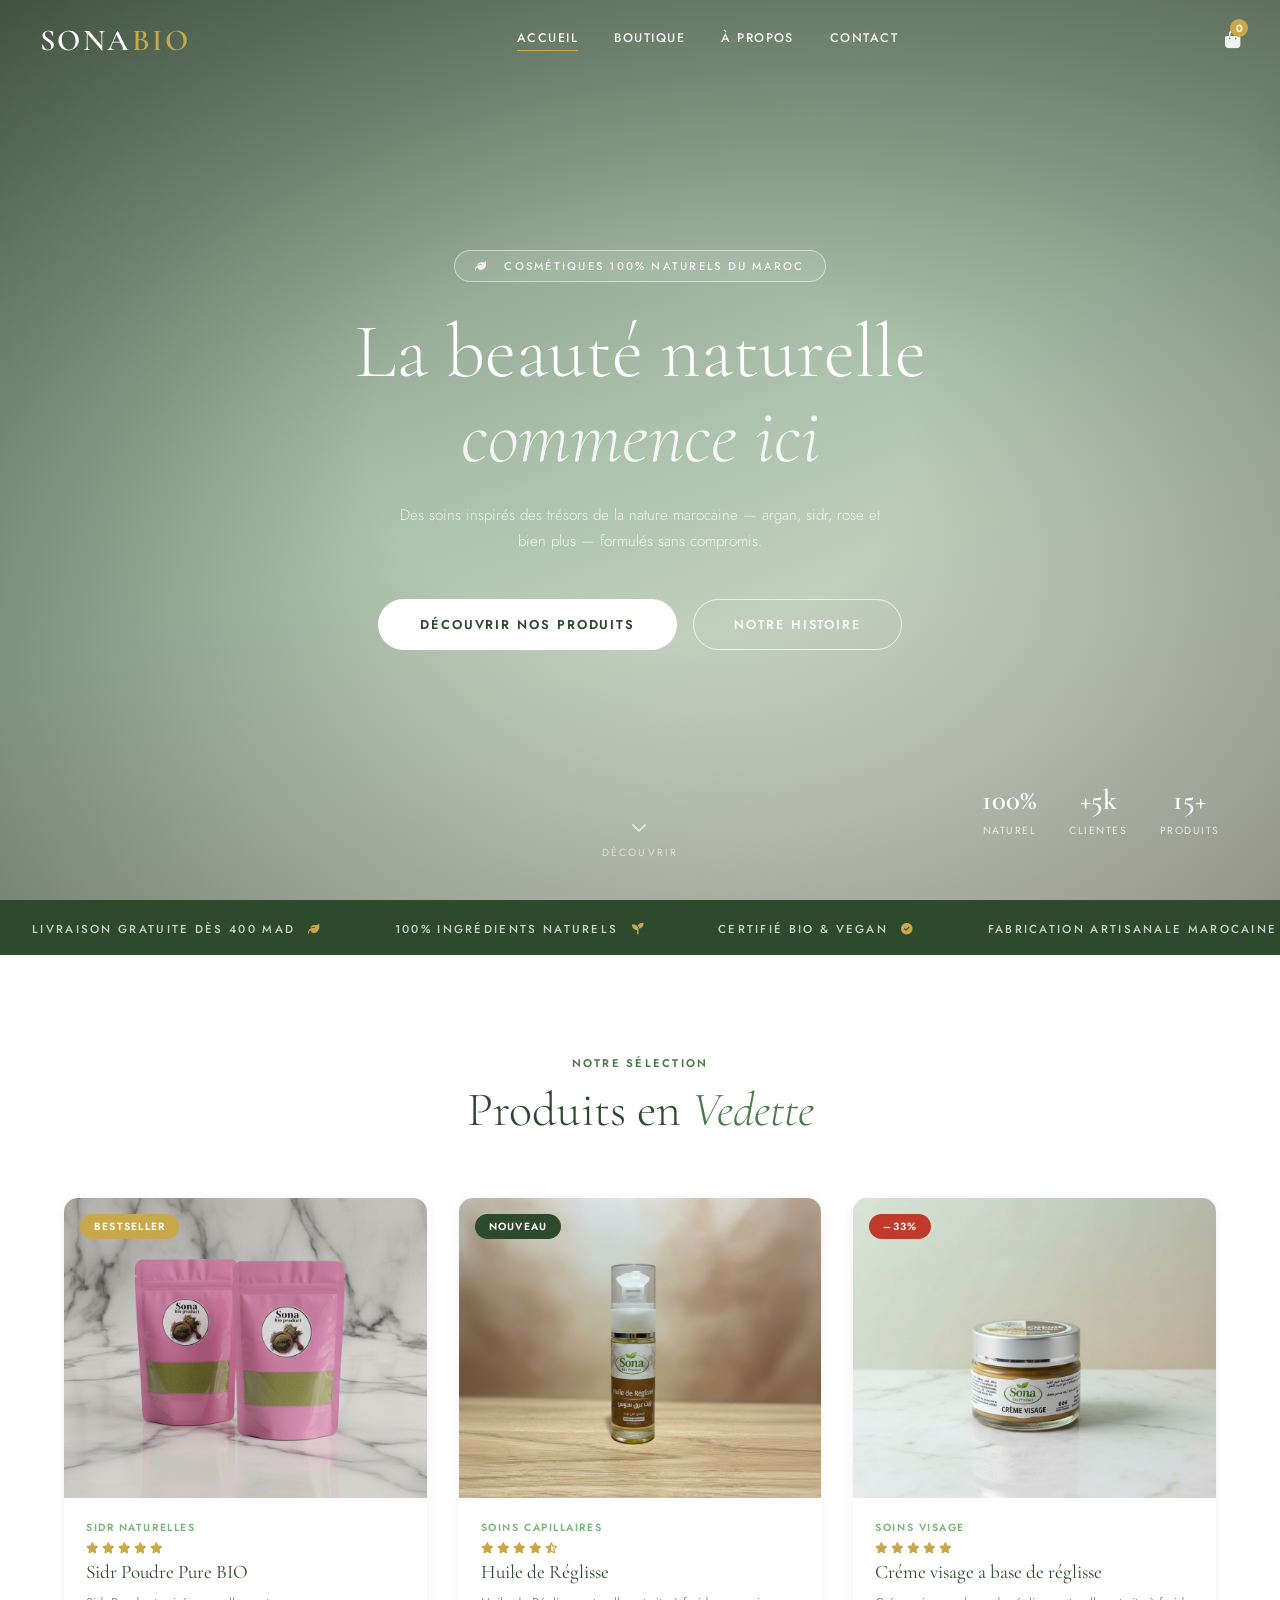
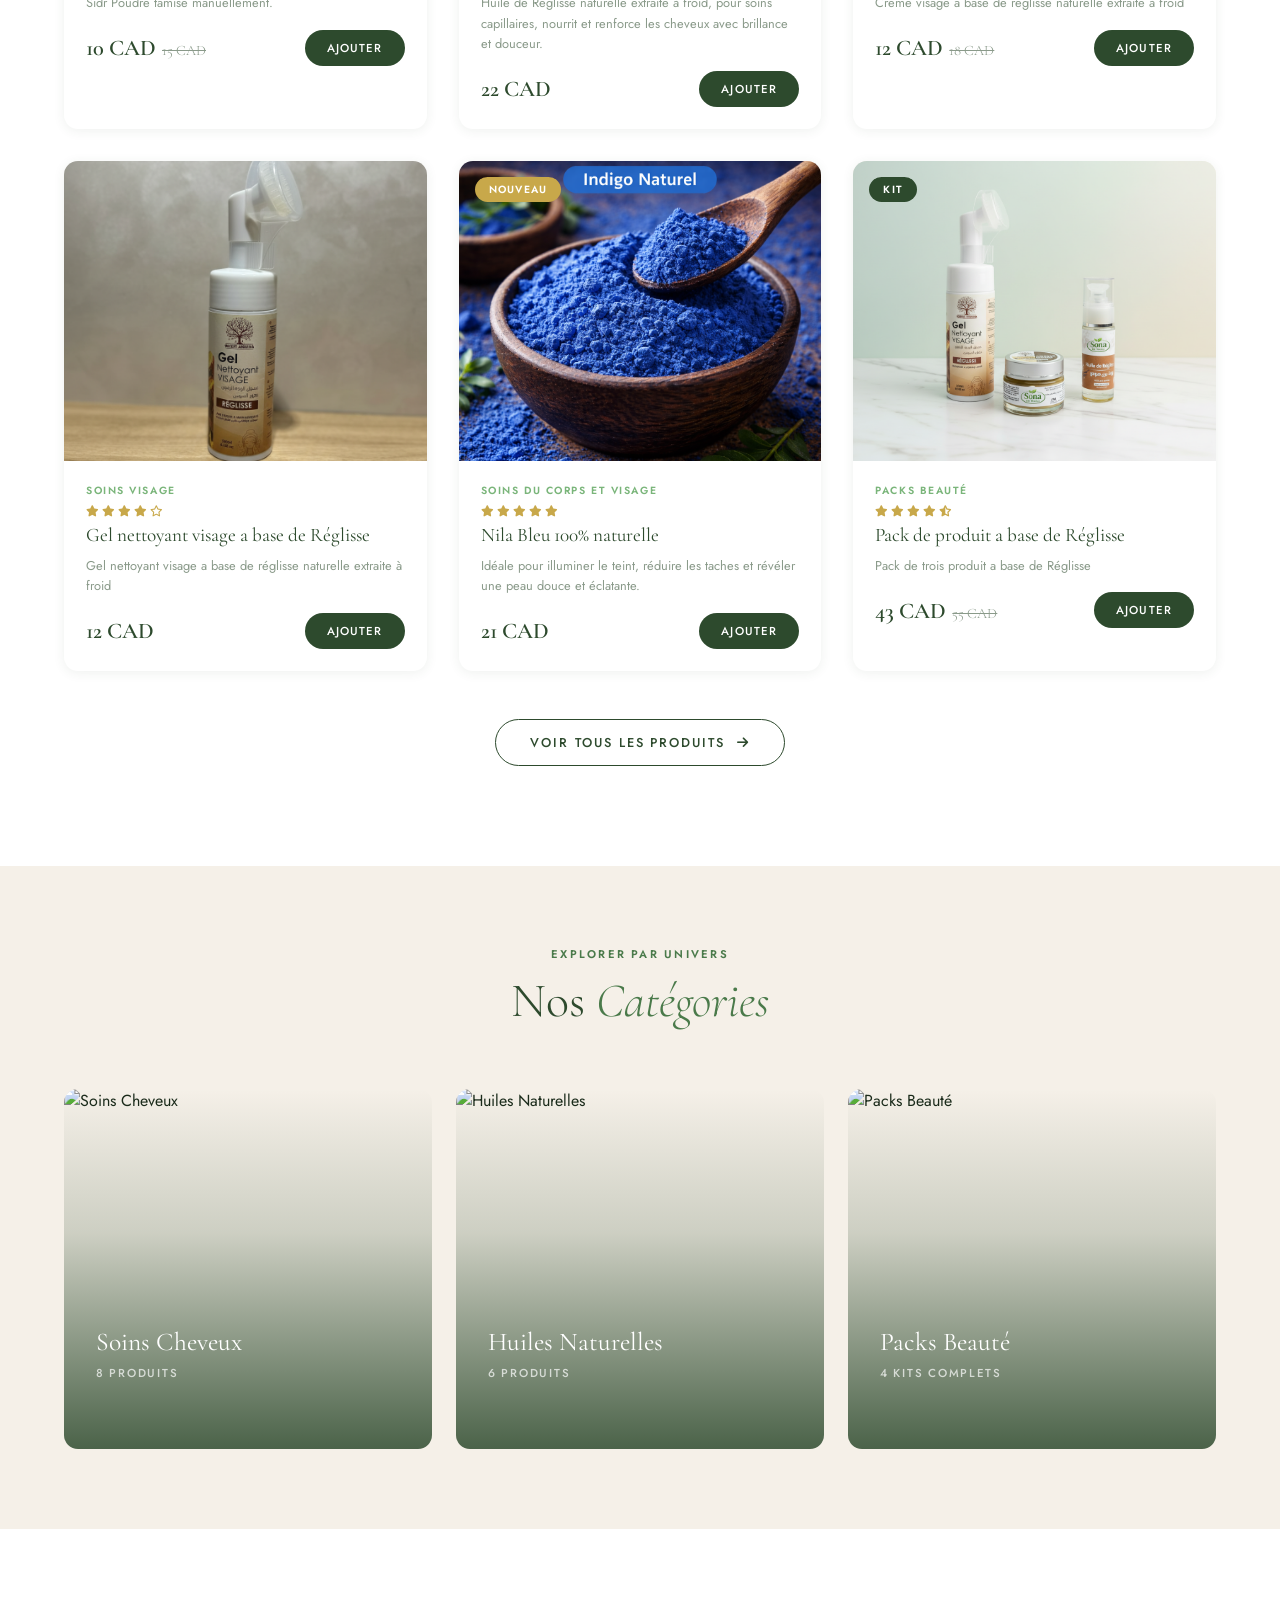
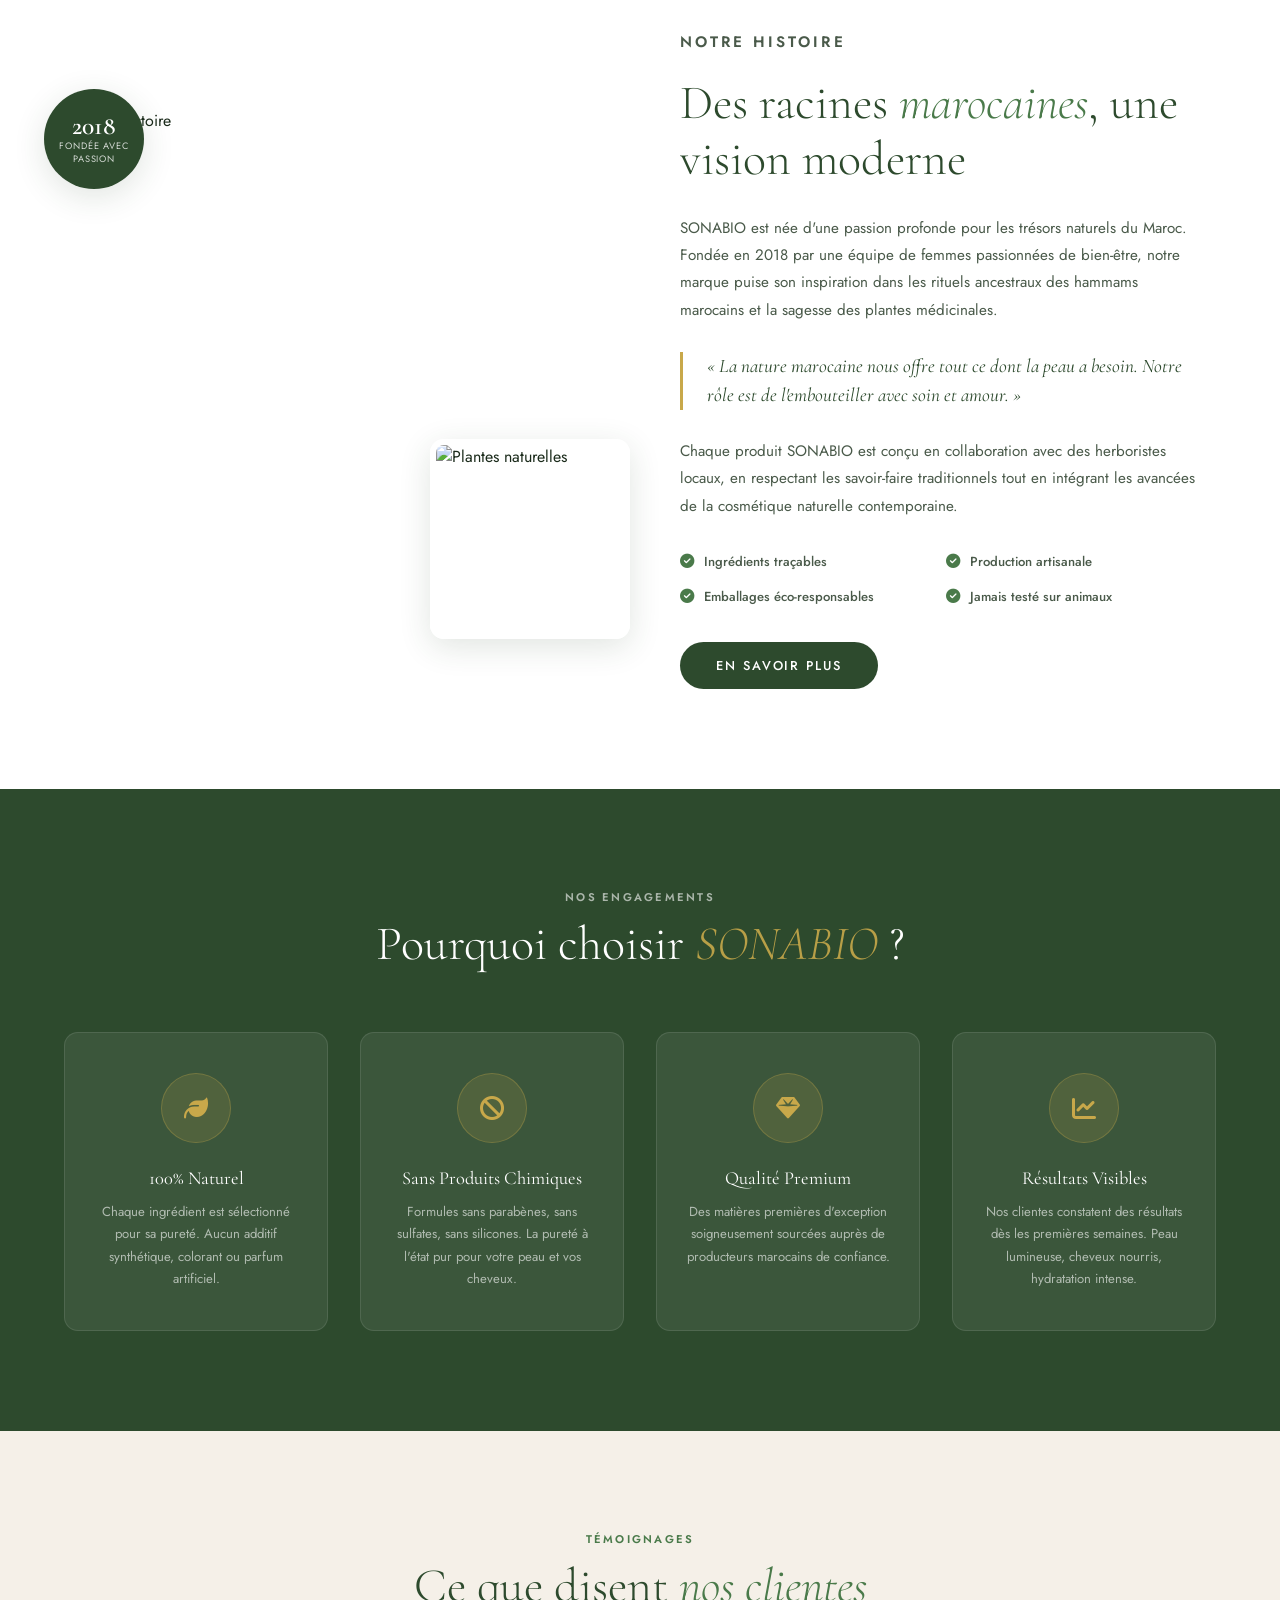
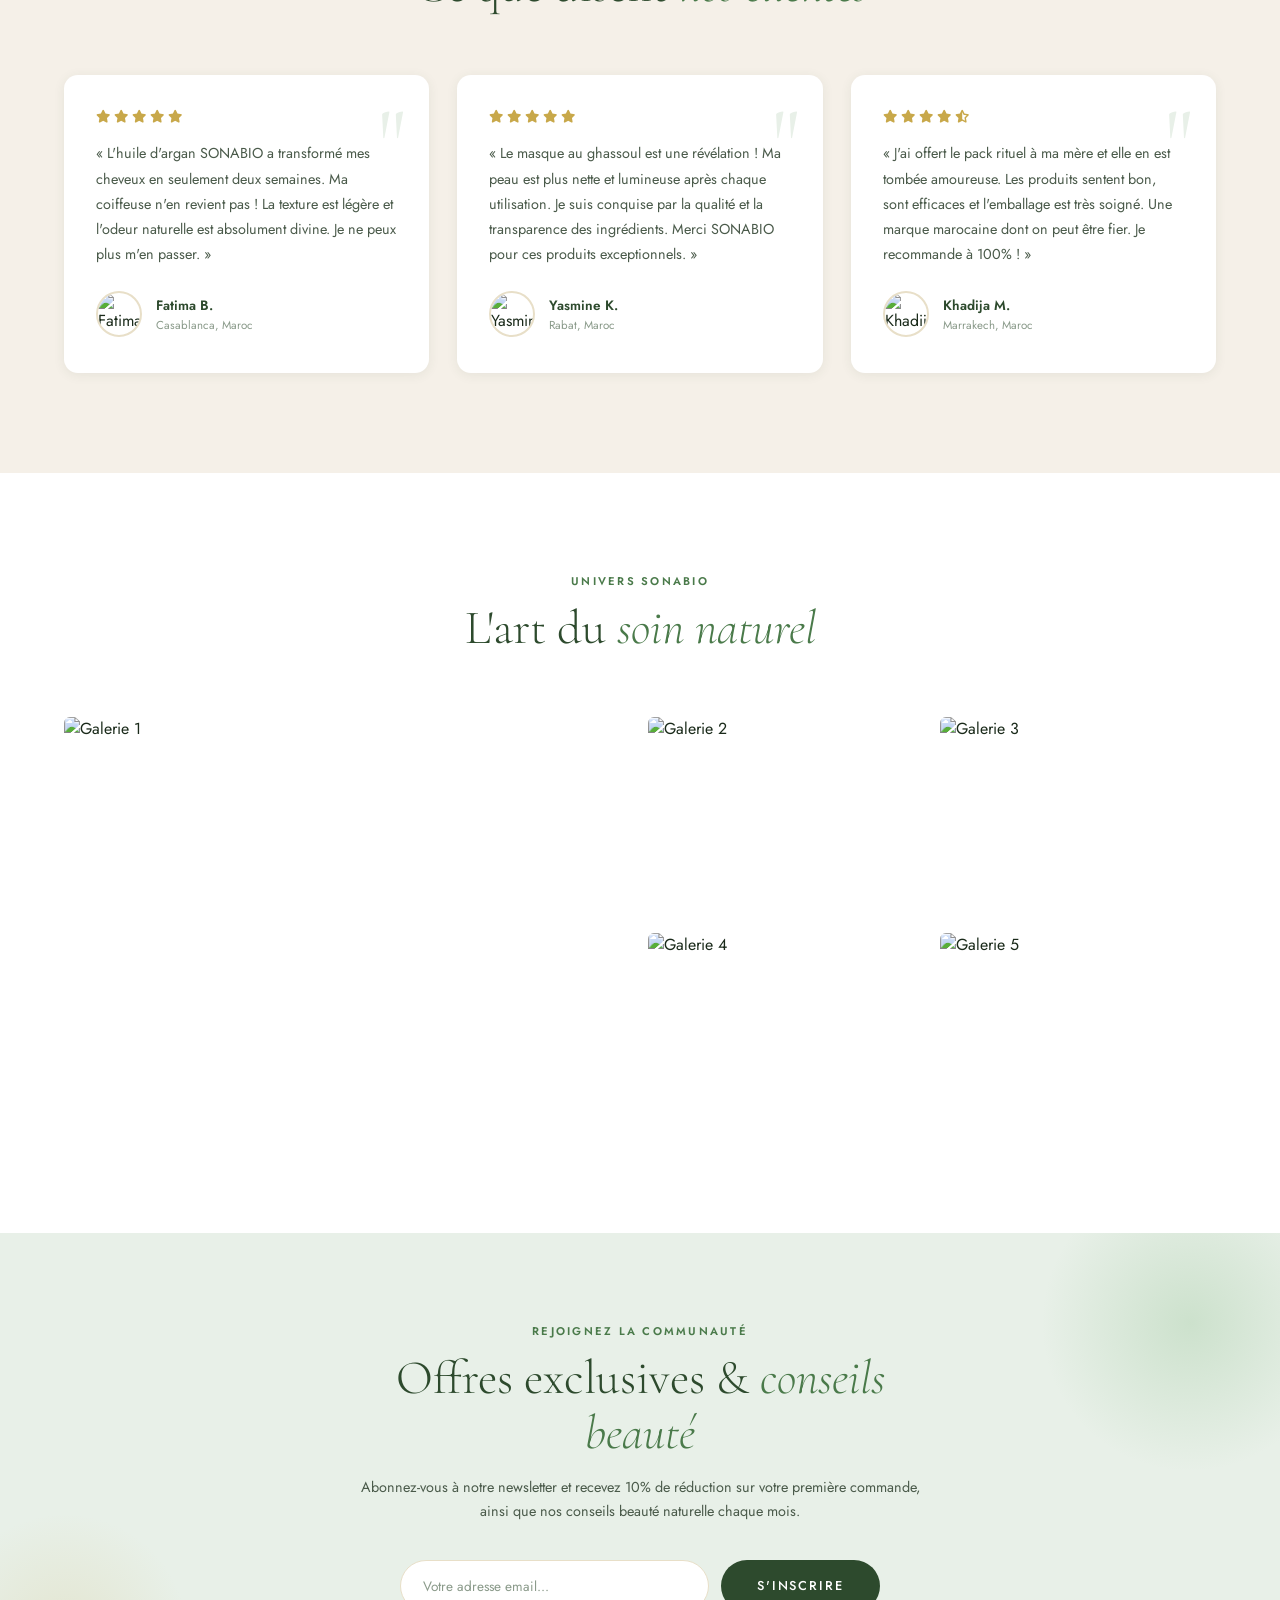
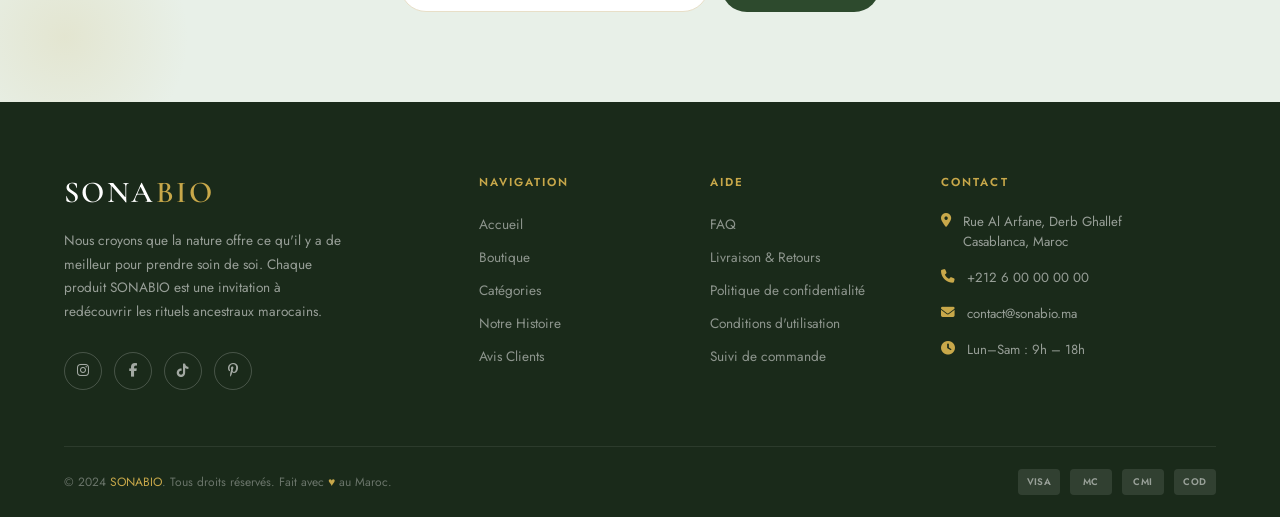
==== commit 9e2dea76: "Add files via upload" ====
--- a/index.html
+++ b/index.html
@@ -1275,7 +1275,7 @@
         <!-- Produit 3 -->
         <div class="product-card reveal">
           <div class="product-img-wrap">
-            <span class="product-badge promo">–20%</span>
+            <span class="product-badge promo">–33%</span>
             <div class="product-actions">
               <button class="action-btn" title="Favoris"><i class="far fa-heart"></i></button>
               <button class="action-btn" title="Aperçu"><i class="far fa-eye"></i></button>
@@ -1329,7 +1329,7 @@
               <button class="action-btn" title="Favoris"><i class="far fa-heart"></i></button>
               <button class="action-btn" title="Aperçu"><i class="far fa-eye"></i></button>
             </div>
-            <img src="image/Nila.png" alt="Nila"/>
+            <img src="images/Nila.png" alt="Nila"/>
           </div>
           <div class="product-info">
             <p class="product-category">Soins du Corps et Visage</p>
@@ -1354,7 +1354,7 @@
               <button class="action-btn" title="Favoris"><i class="far fa-heart"></i></button>
               <button class="action-btn" title="Aperçu"><i class="far fa-eye"></i></button>
             </div>
-            <img src="image/Pack de produit a base de Réglisse.png" alt="Pack de produit a base de Réglisse"/>
+            <img src="images/Pack de produit a base de Réglisse.png" alt="Pack de produit a base de Réglisse"/>
           </div>
           <div class="product-info">
             <p class="product-category">Packs Beauté</p>
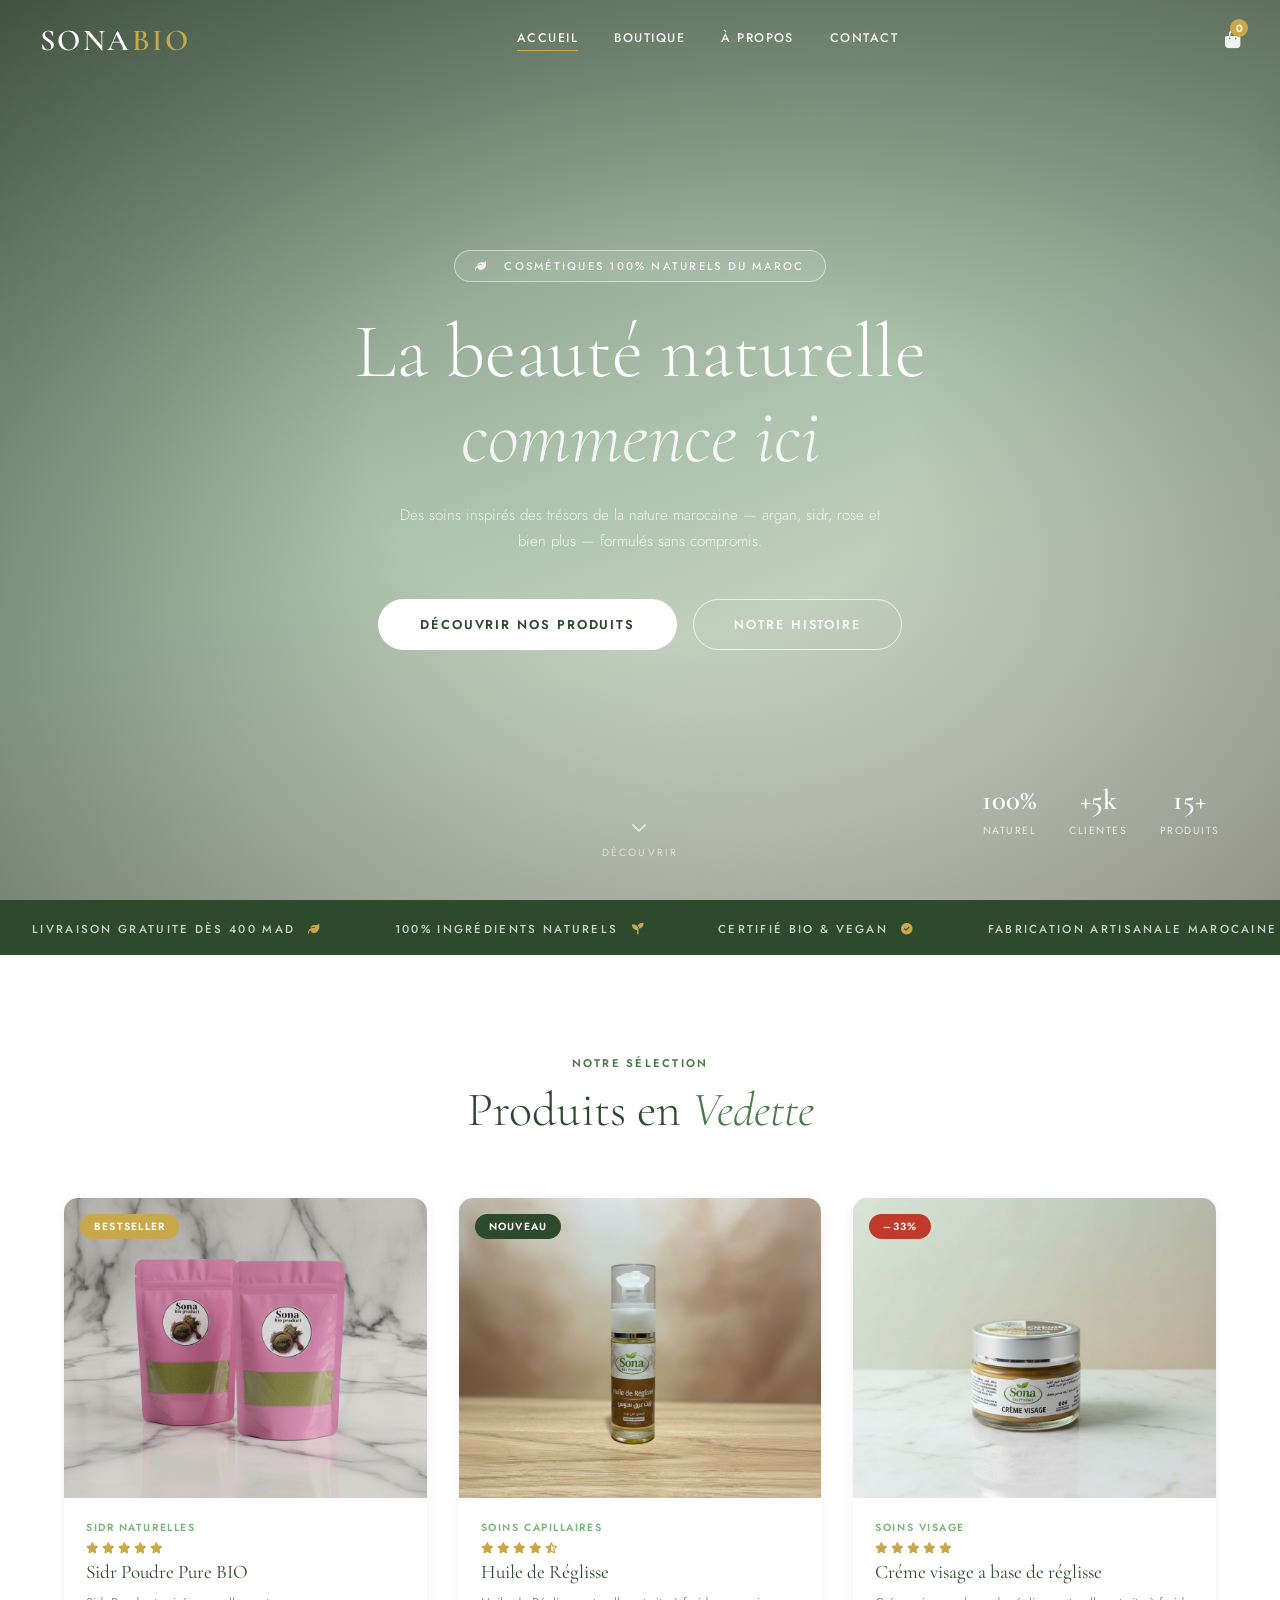
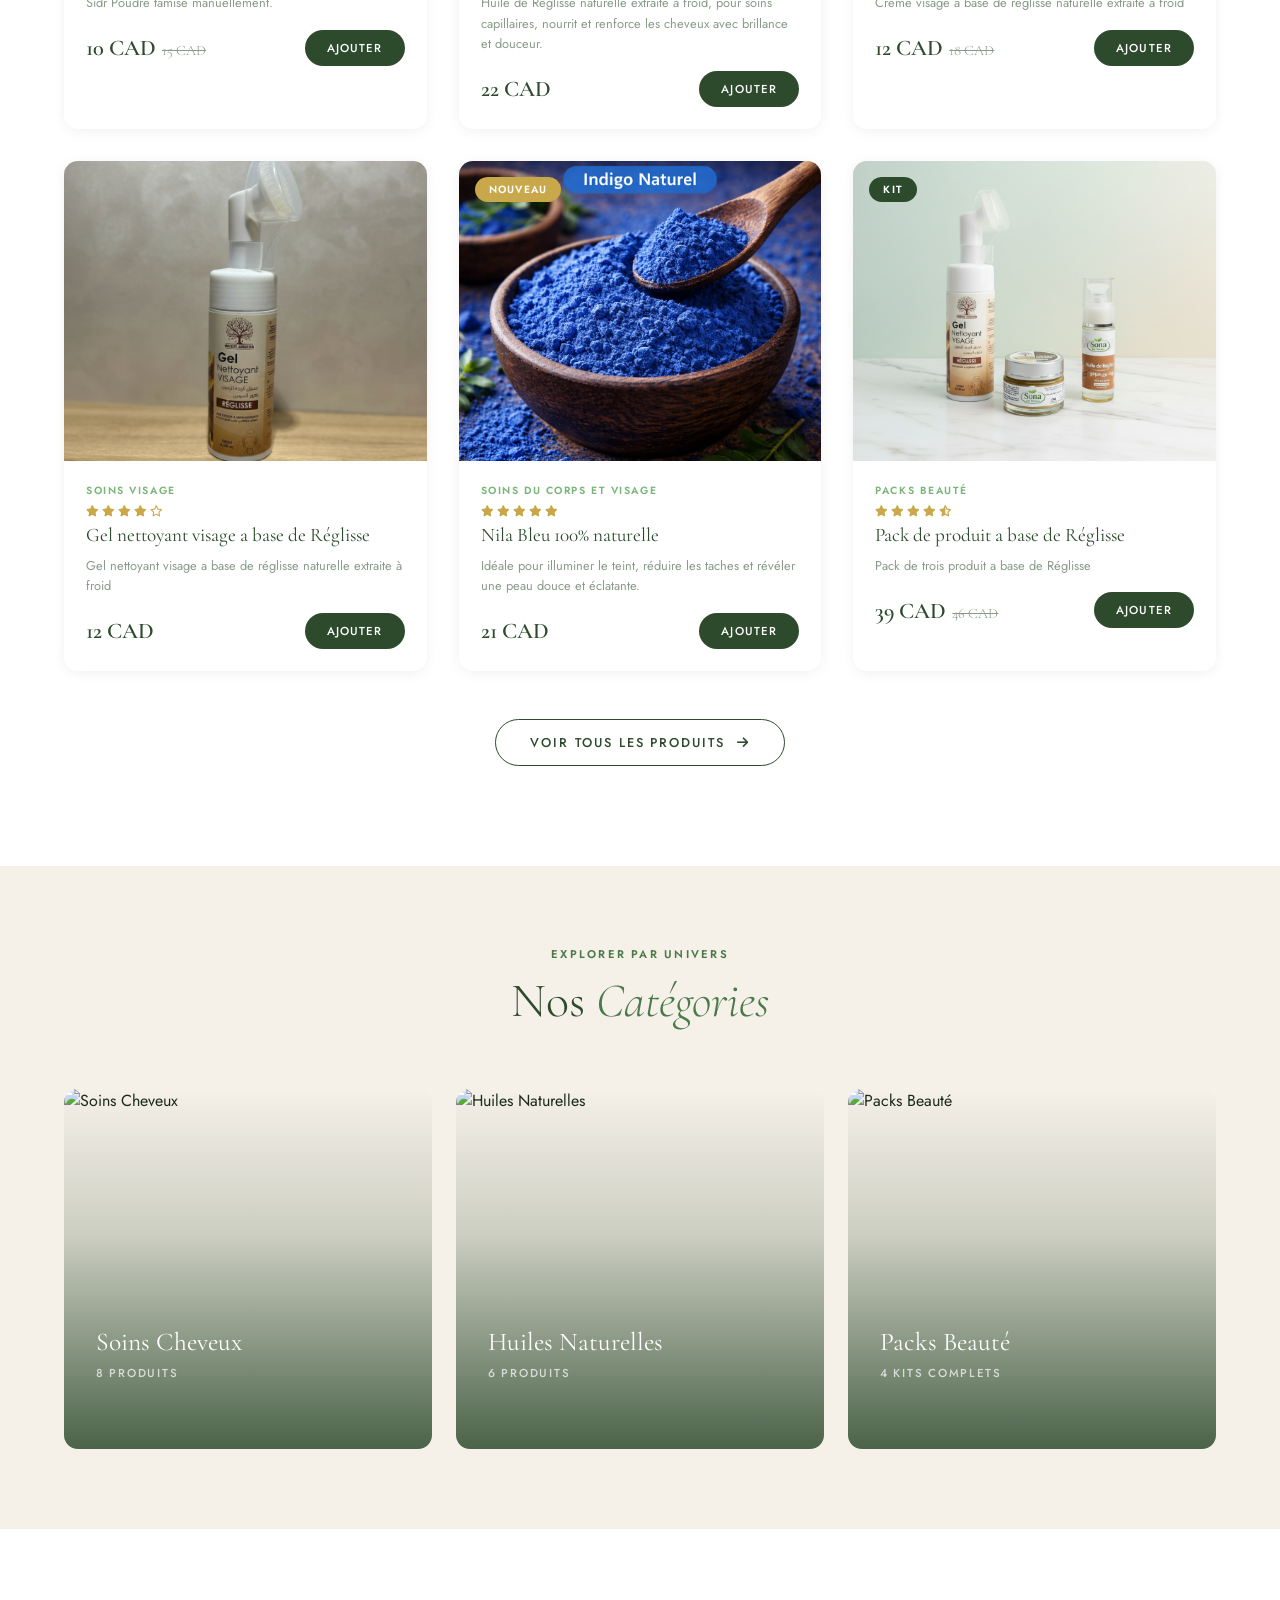
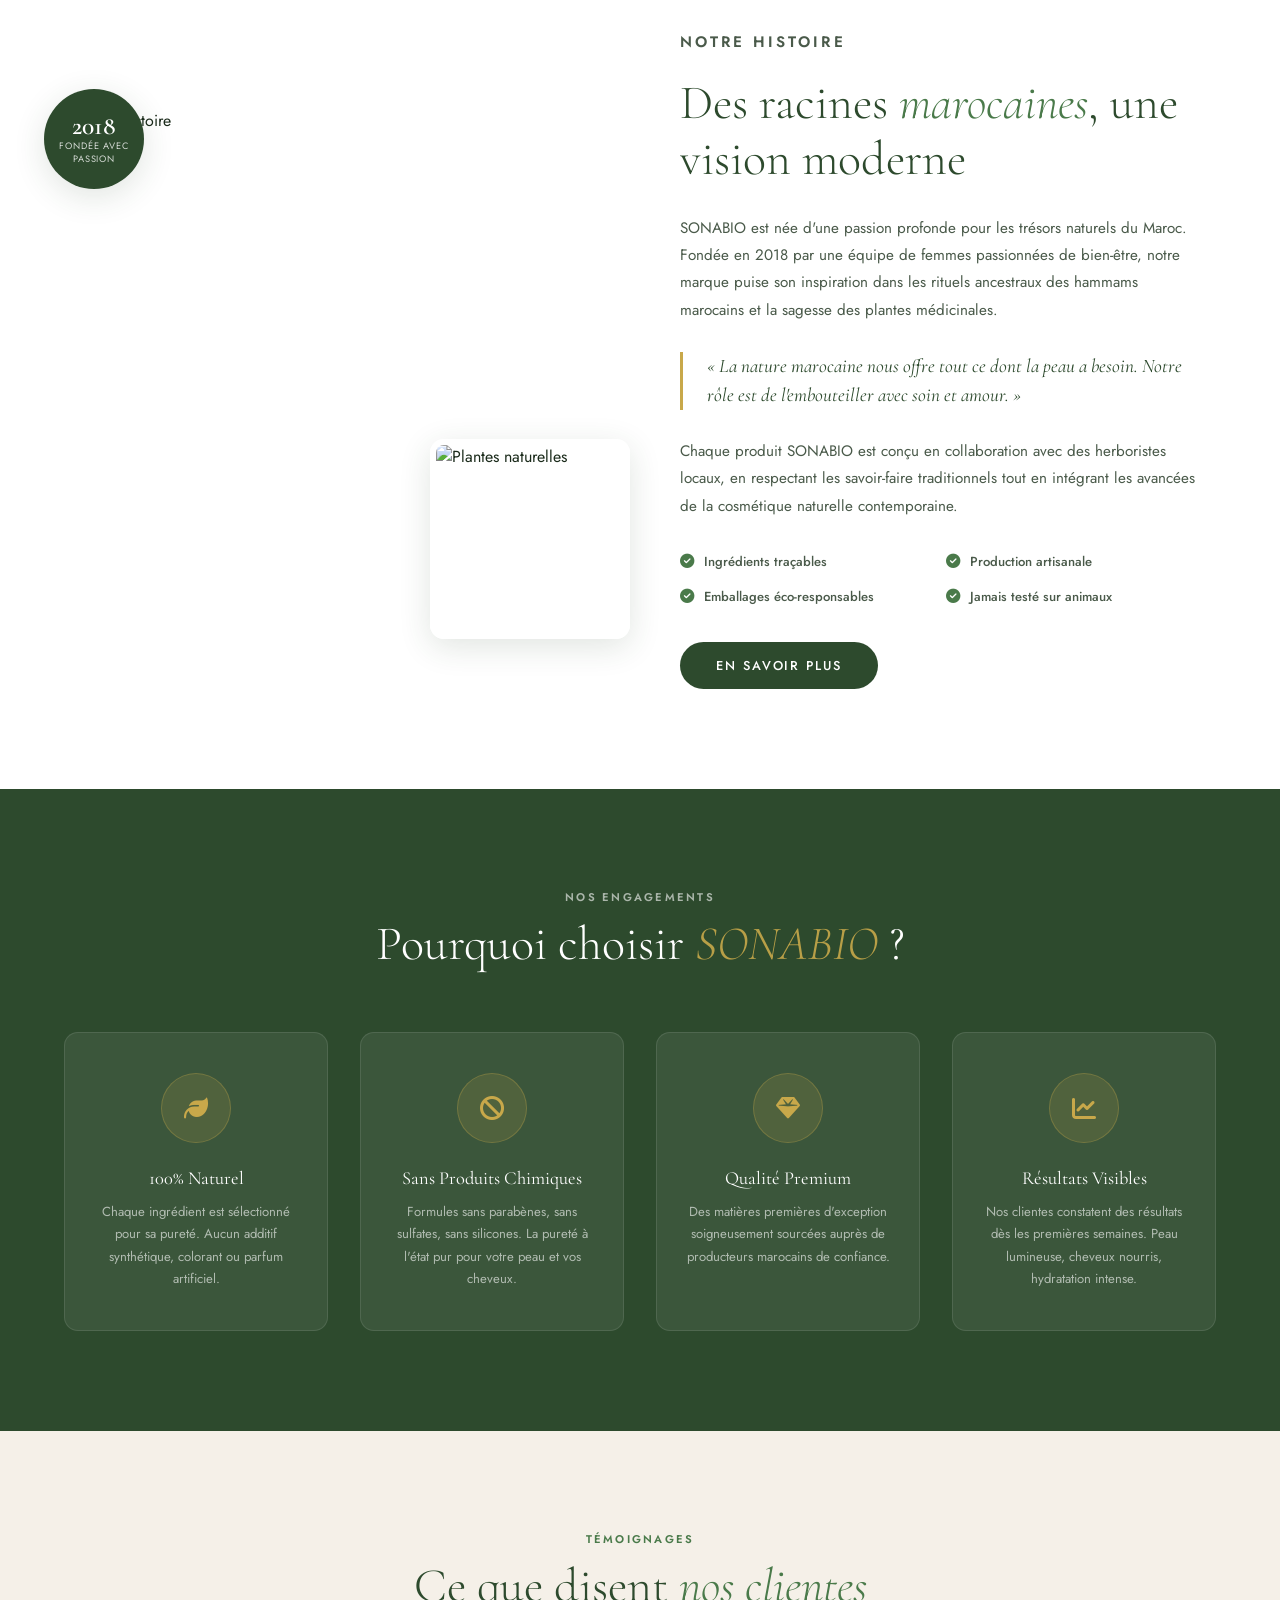
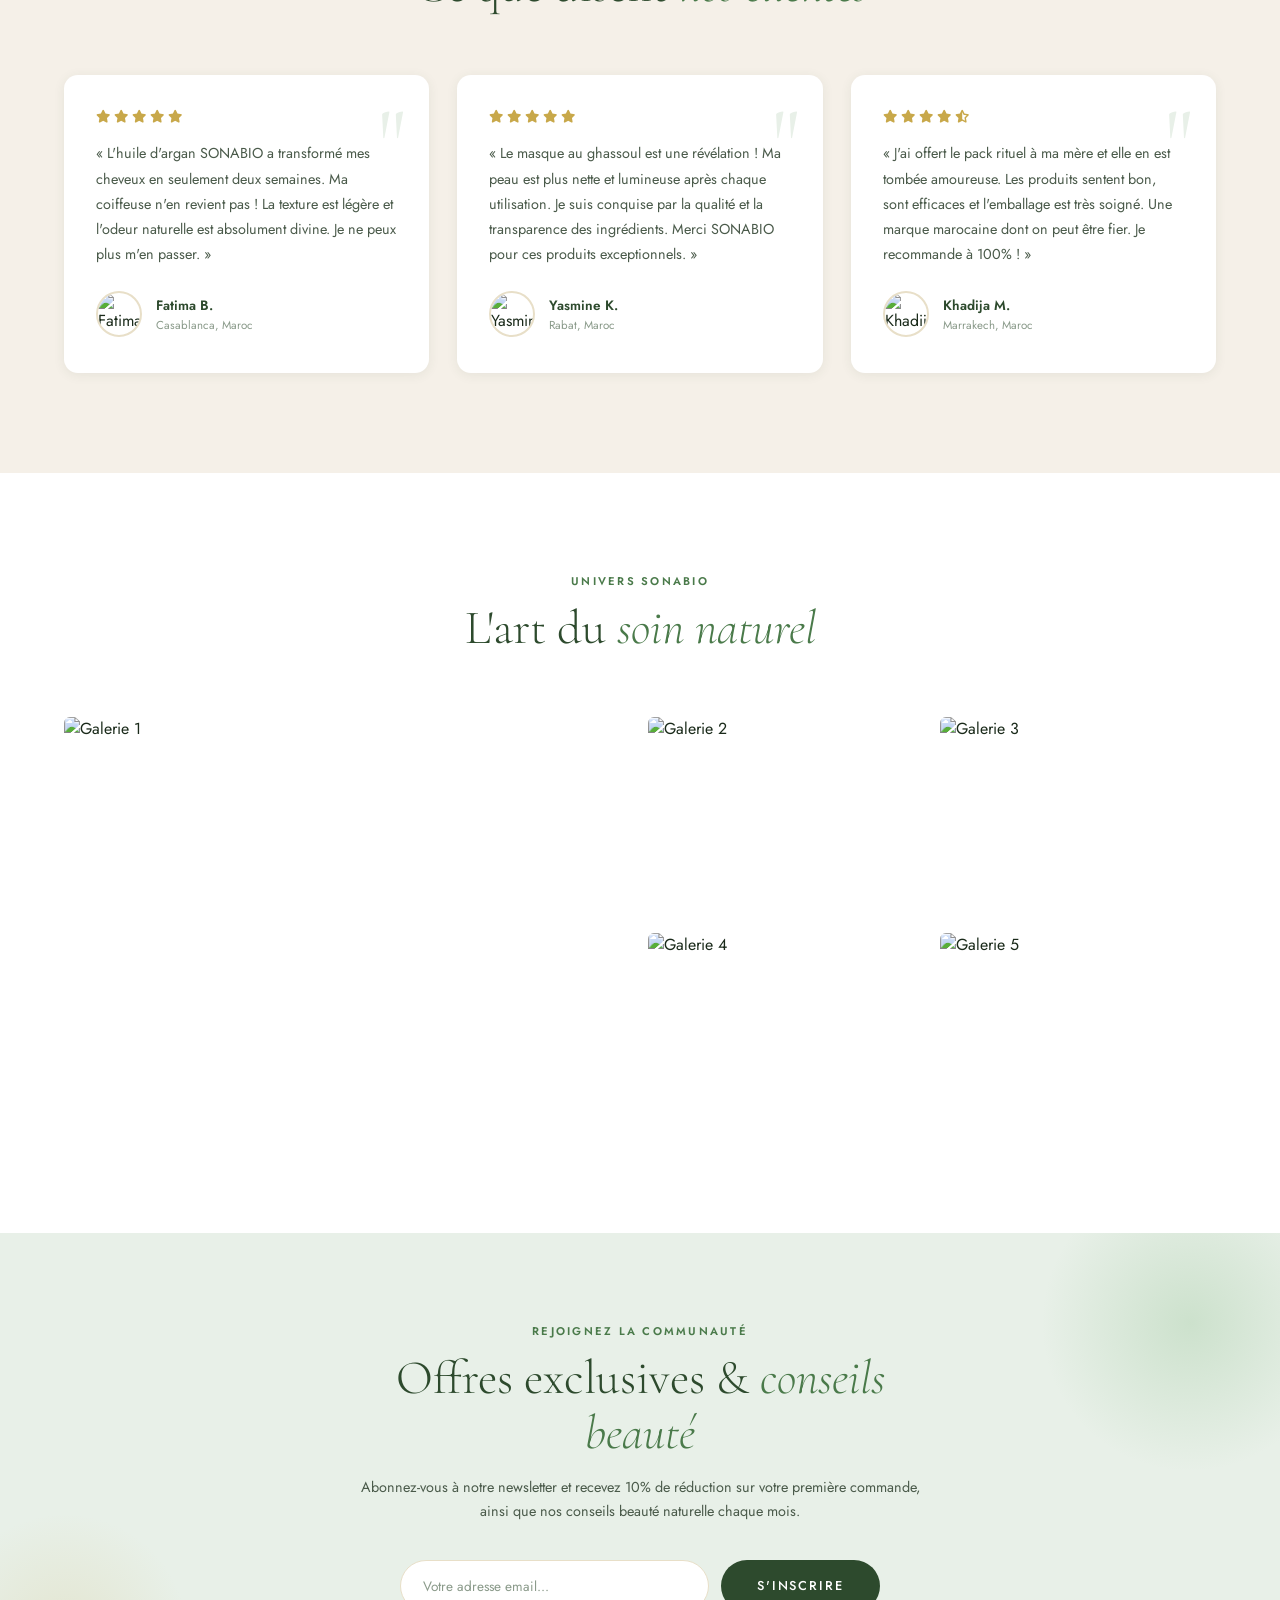
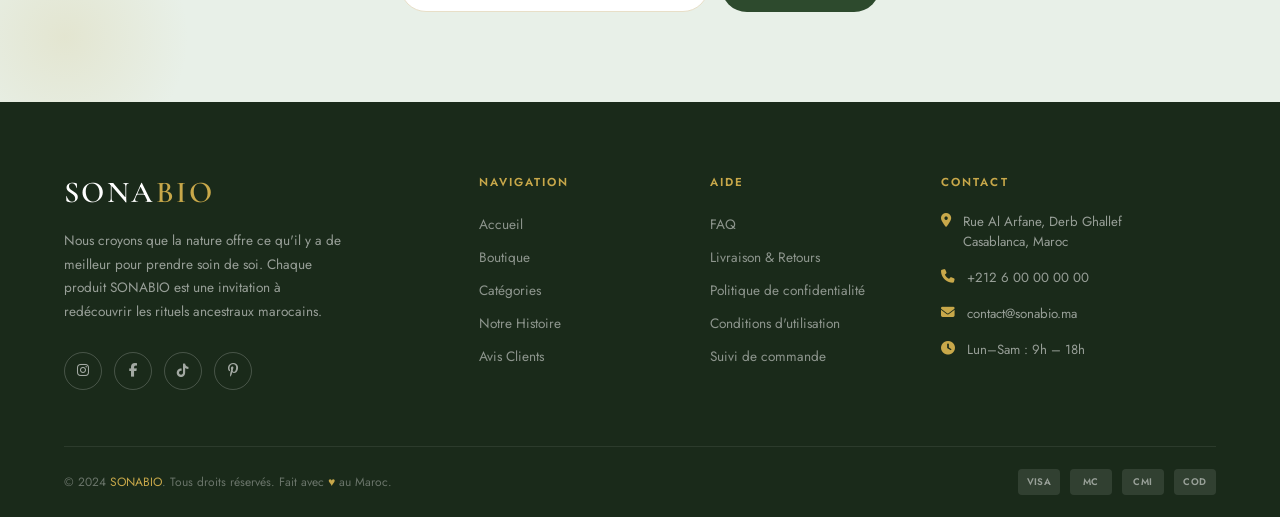
==== commit 5e0236b6: "Add files via upload" ====
--- a/index.html
+++ b/index.html
@@ -1365,8 +1365,8 @@
             <h3 class="product-name">Pack de produit a base de Réglisse</h3>
             <p class="product-desc">Pack de trois produit a base de Réglisse</p>
             <div class="product-footer">
-              <div class="product-price">43 CAD<span class="old">55 CAD</span></div>
-              <button class="add-cart-btn" data-name="Pack Pack de produit a base de Réglisse" data-price="43">Ajouter</button>
+              <div class="product-price">39 CAD<span class="old">46 CAD</span></div>
+              <button class="add-cart-btn" data-name="Pack Pack de produit a base de Réglisse" data-price="39">Ajouter</button>
             </div>
           </div>
         </div>
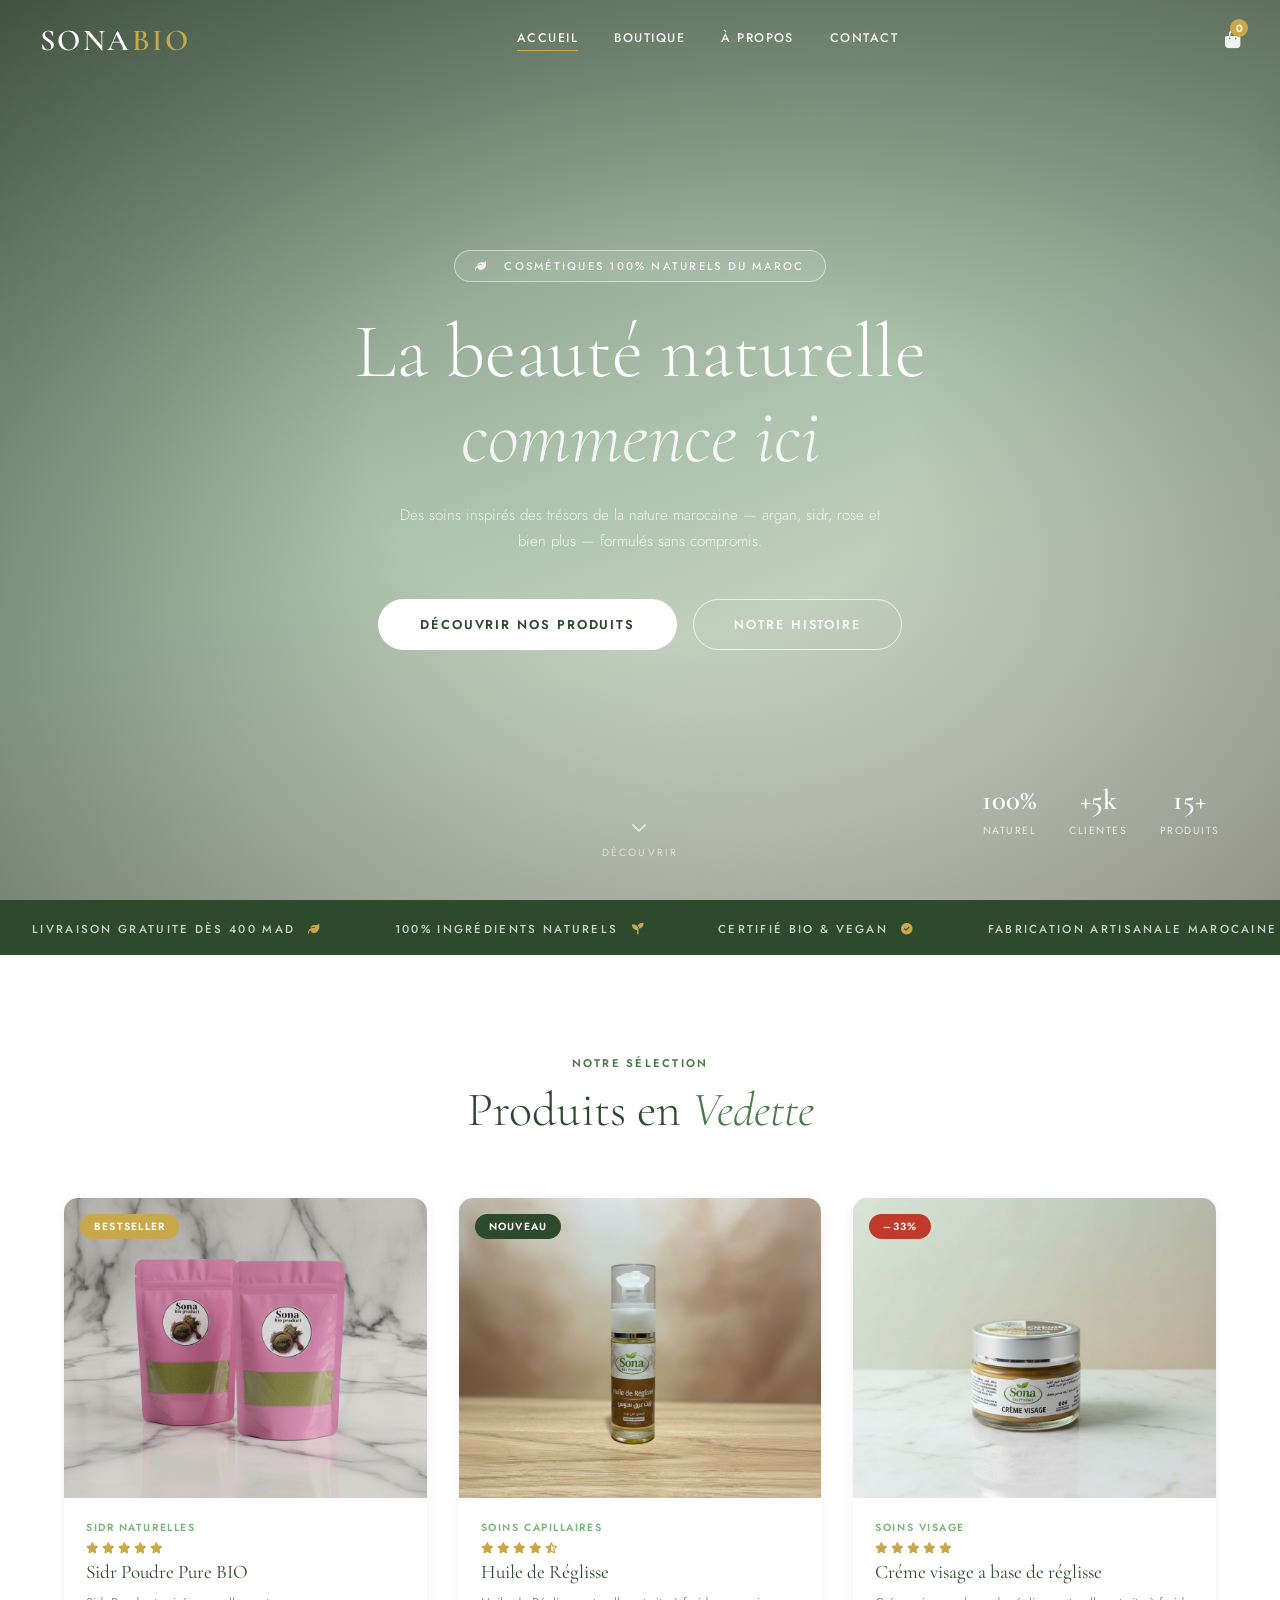
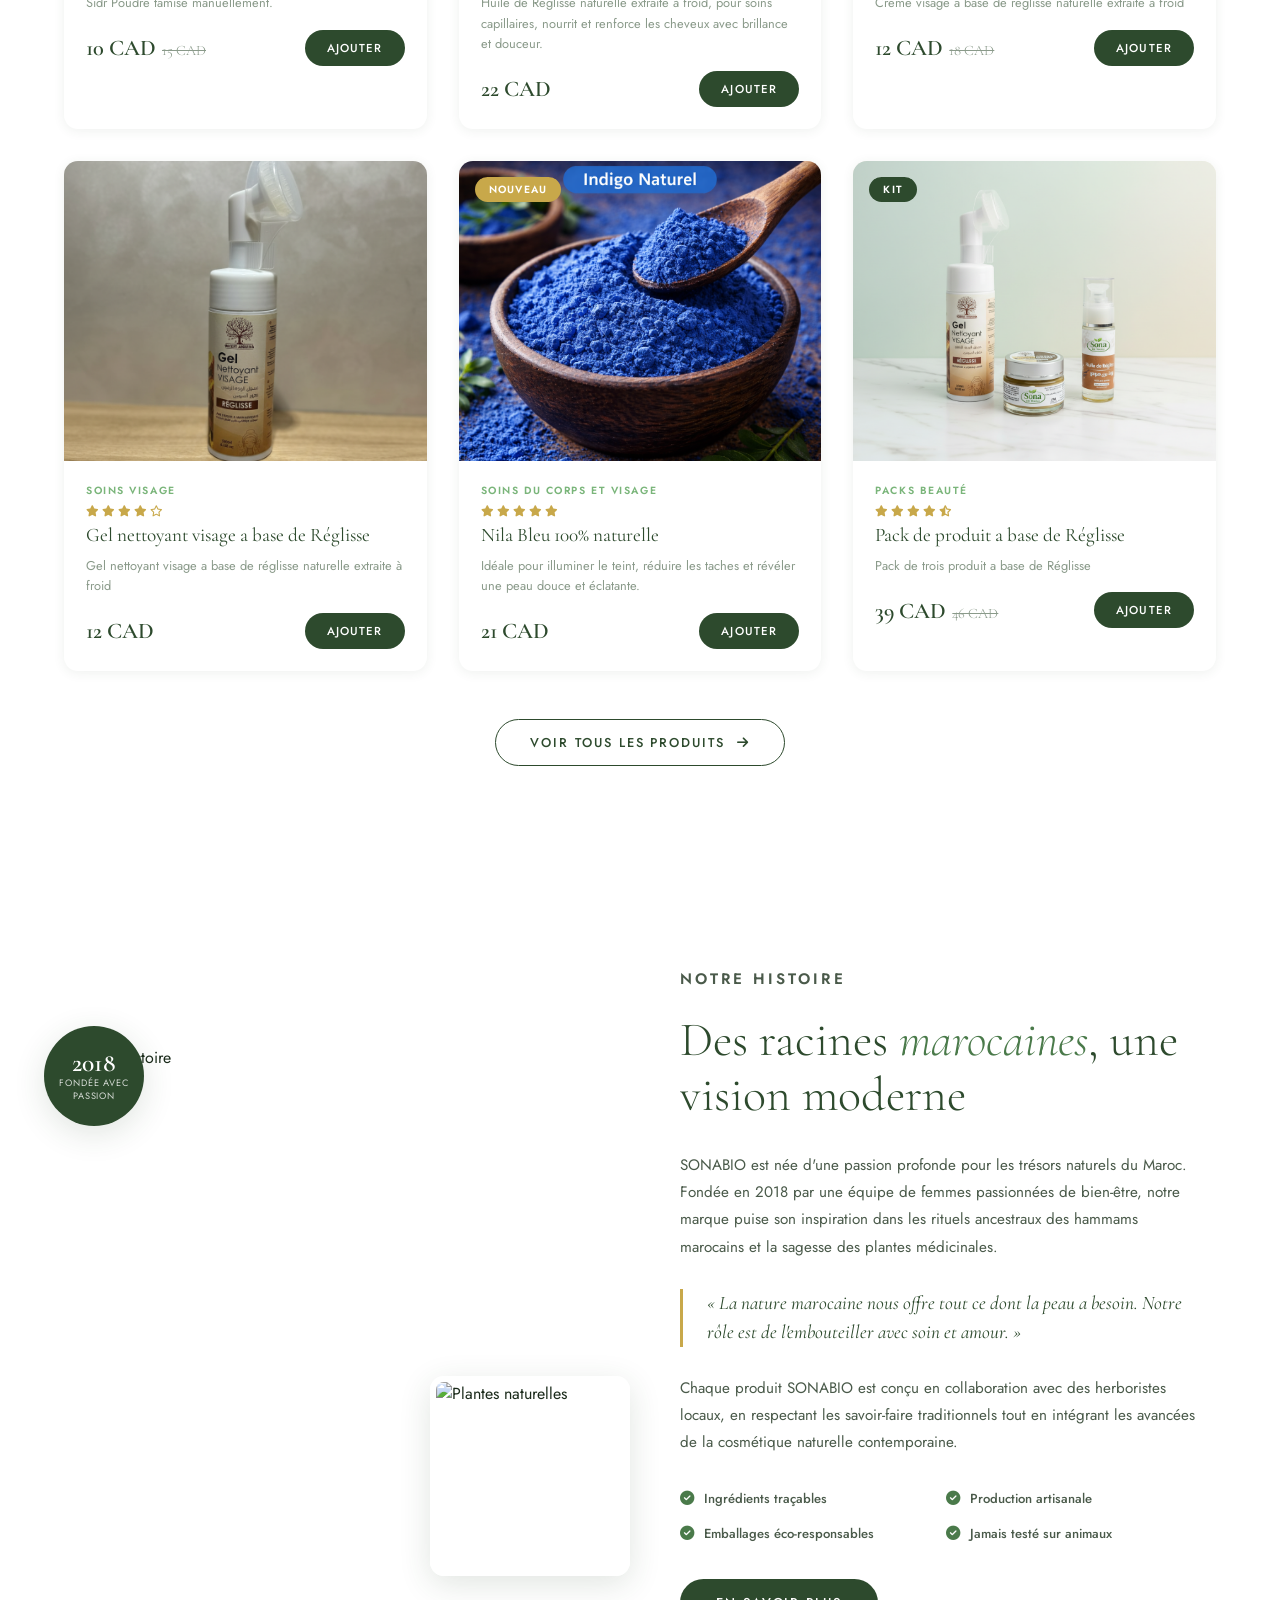
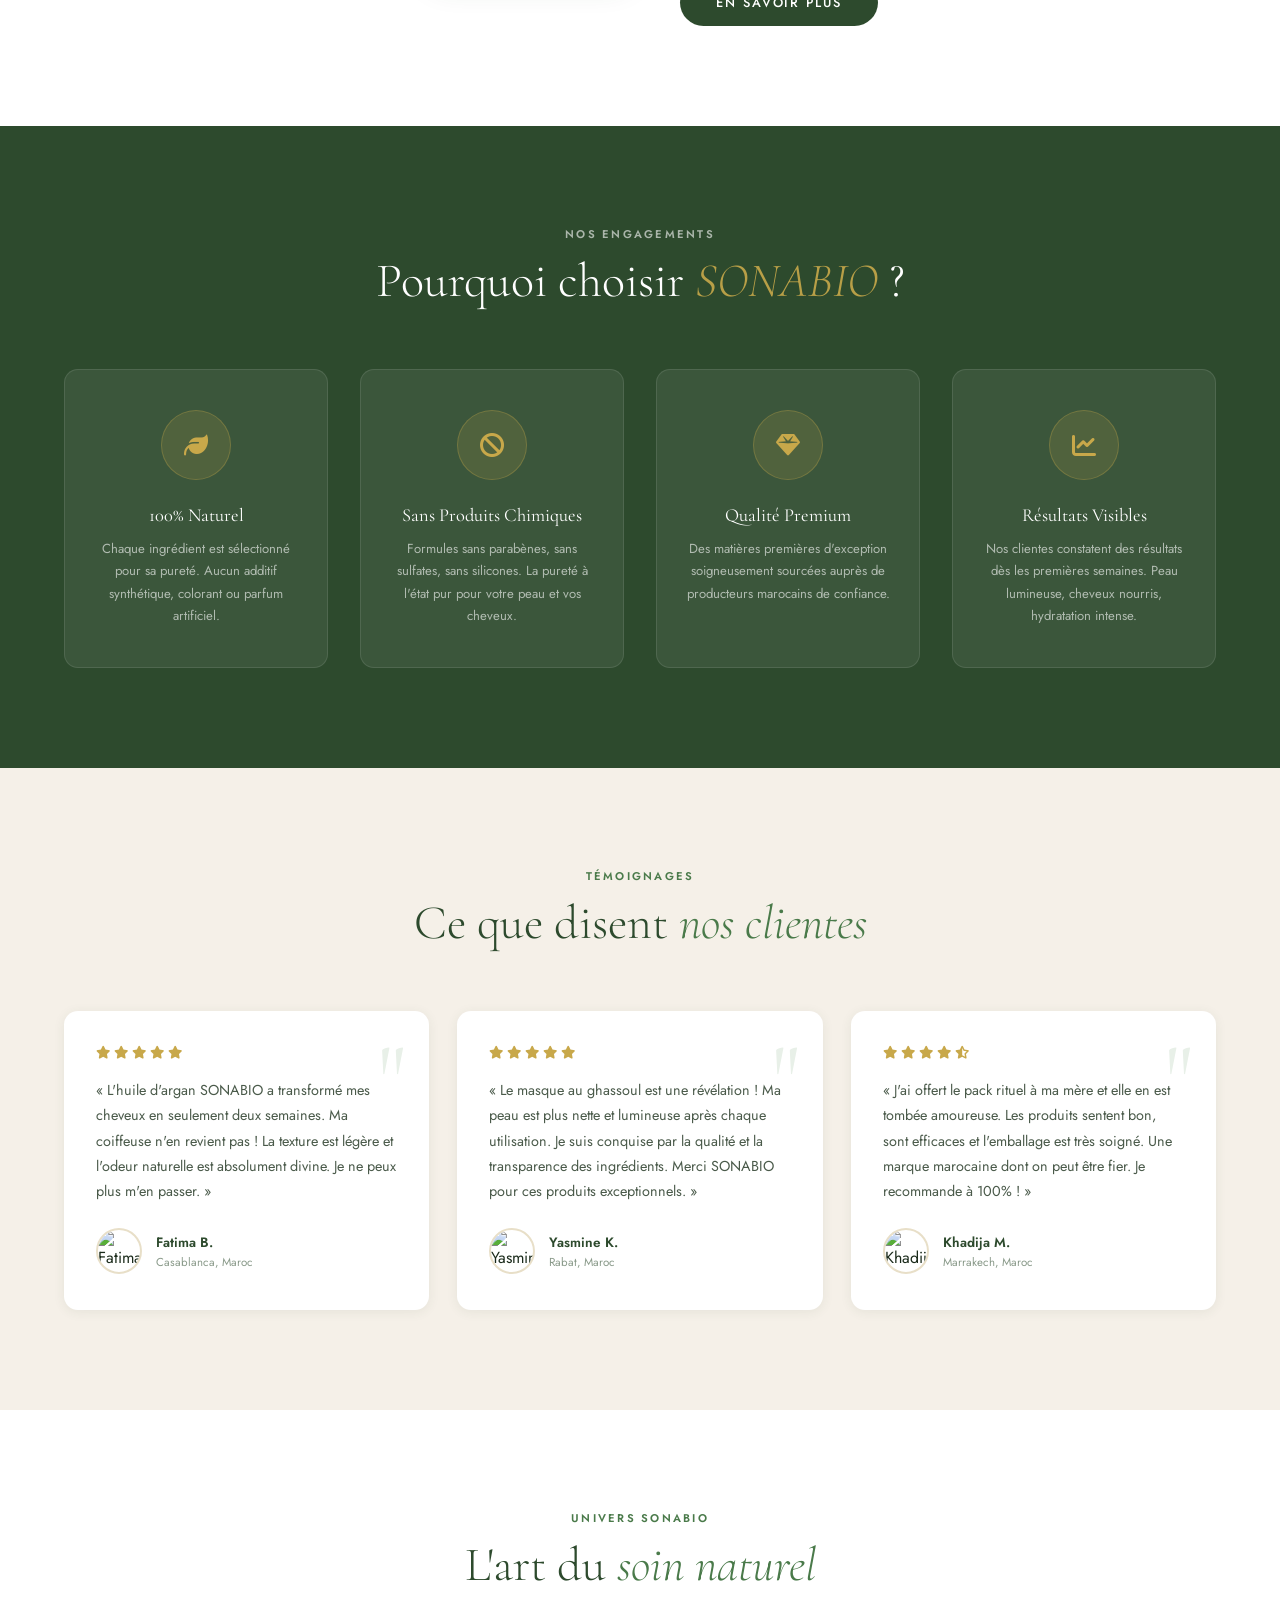
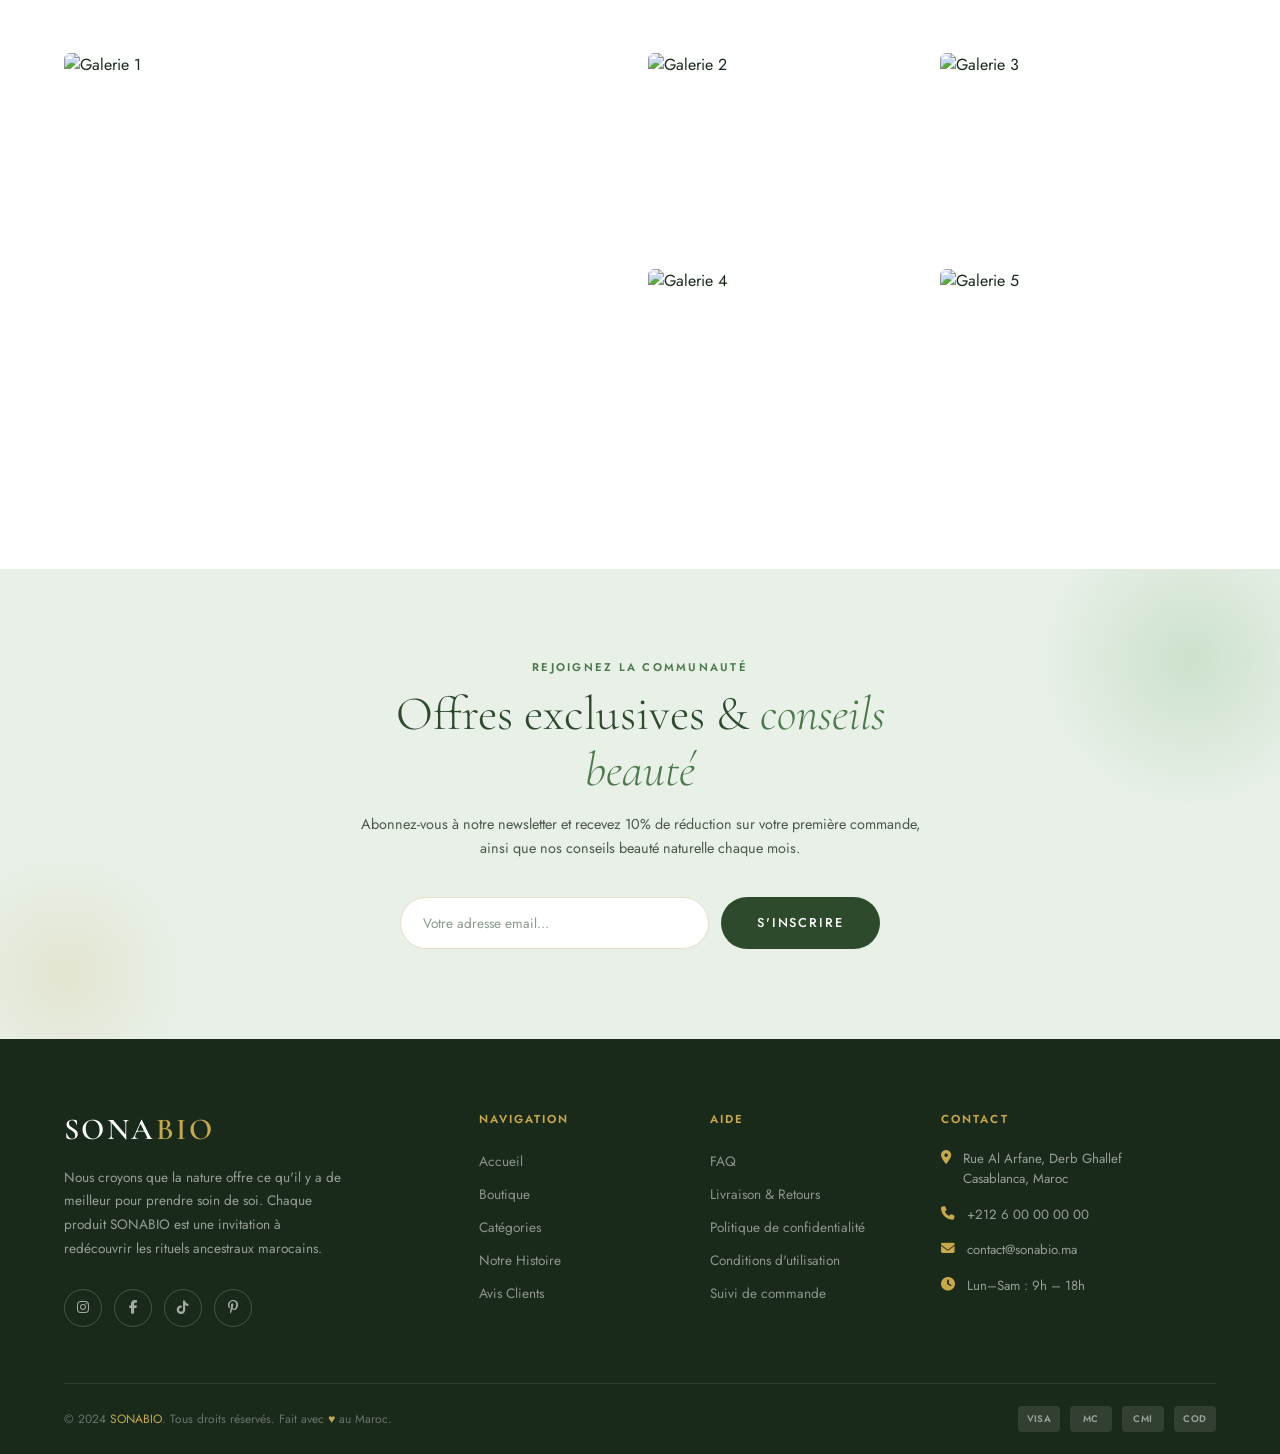
==== commit d948c690: "Add files via upload" ====
--- a/index.html
+++ b/index.html
@@ -1378,42 +1378,6 @@
     </div>
   </section>
 
-  <!-- ======== CATEGORIES ======== -->
-  <section id="categories">
-    <div class="container">
-      <div class="section-header reveal">
-        <p class="section-label">Explorer par univers</p>
-        <h2 class="section-title">Nos <em>Catégories</em></h2>
-      </div>
-      <div class="categories-grid">
-        <div class="cat-card reveal">
-          <img src="https://images.unsplash.com/photo-1519415943484-9fa1873496d4?w=700&auto=format&fit=crop" alt="Soins Cheveux"/>
-          <div class="cat-overlay">
-            <h3 class="cat-name">Soins Cheveux</h3>
-            <p class="cat-count">8 produits</p>
-            <a href="#" class="cat-link">Découvrir <i class="fas fa-arrow-right"></i></a>
-          </div>
-        </div>
-        <div class="cat-card reveal">
-          <img src="https://images.unsplash.com/photo-1565008576549-57569a49371d?w=700&auto=format&fit=crop" alt="Huiles Naturelles"/>
-          <div class="cat-overlay">
-            <h3 class="cat-name">Huiles Naturelles</h3>
-            <p class="cat-count">6 produits</p>
-            <a href="#" class="cat-link">Découvrir <i class="fas fa-arrow-right"></i></a>
-          </div>
-        </div>
-        <div class="cat-card reveal">
-          <img src="https://images.unsplash.com/photo-1596462502278-27bfdc403348?w=700&auto=format&fit=crop" alt="Packs Beauté"/>
-          <div class="cat-overlay">
-            <h3 class="cat-name">Packs Beauté</h3>
-            <p class="cat-count">4 kits complets</p>
-            <a href="#" class="cat-link">Découvrir <i class="fas fa-arrow-right"></i></a>
-          </div>
-        </div>
-      </div>
-    </div>
-  </section>
-
   <!-- ======== NOTRE HISTOIRE ======== -->
   <section id="histoire">
     <div class="container">
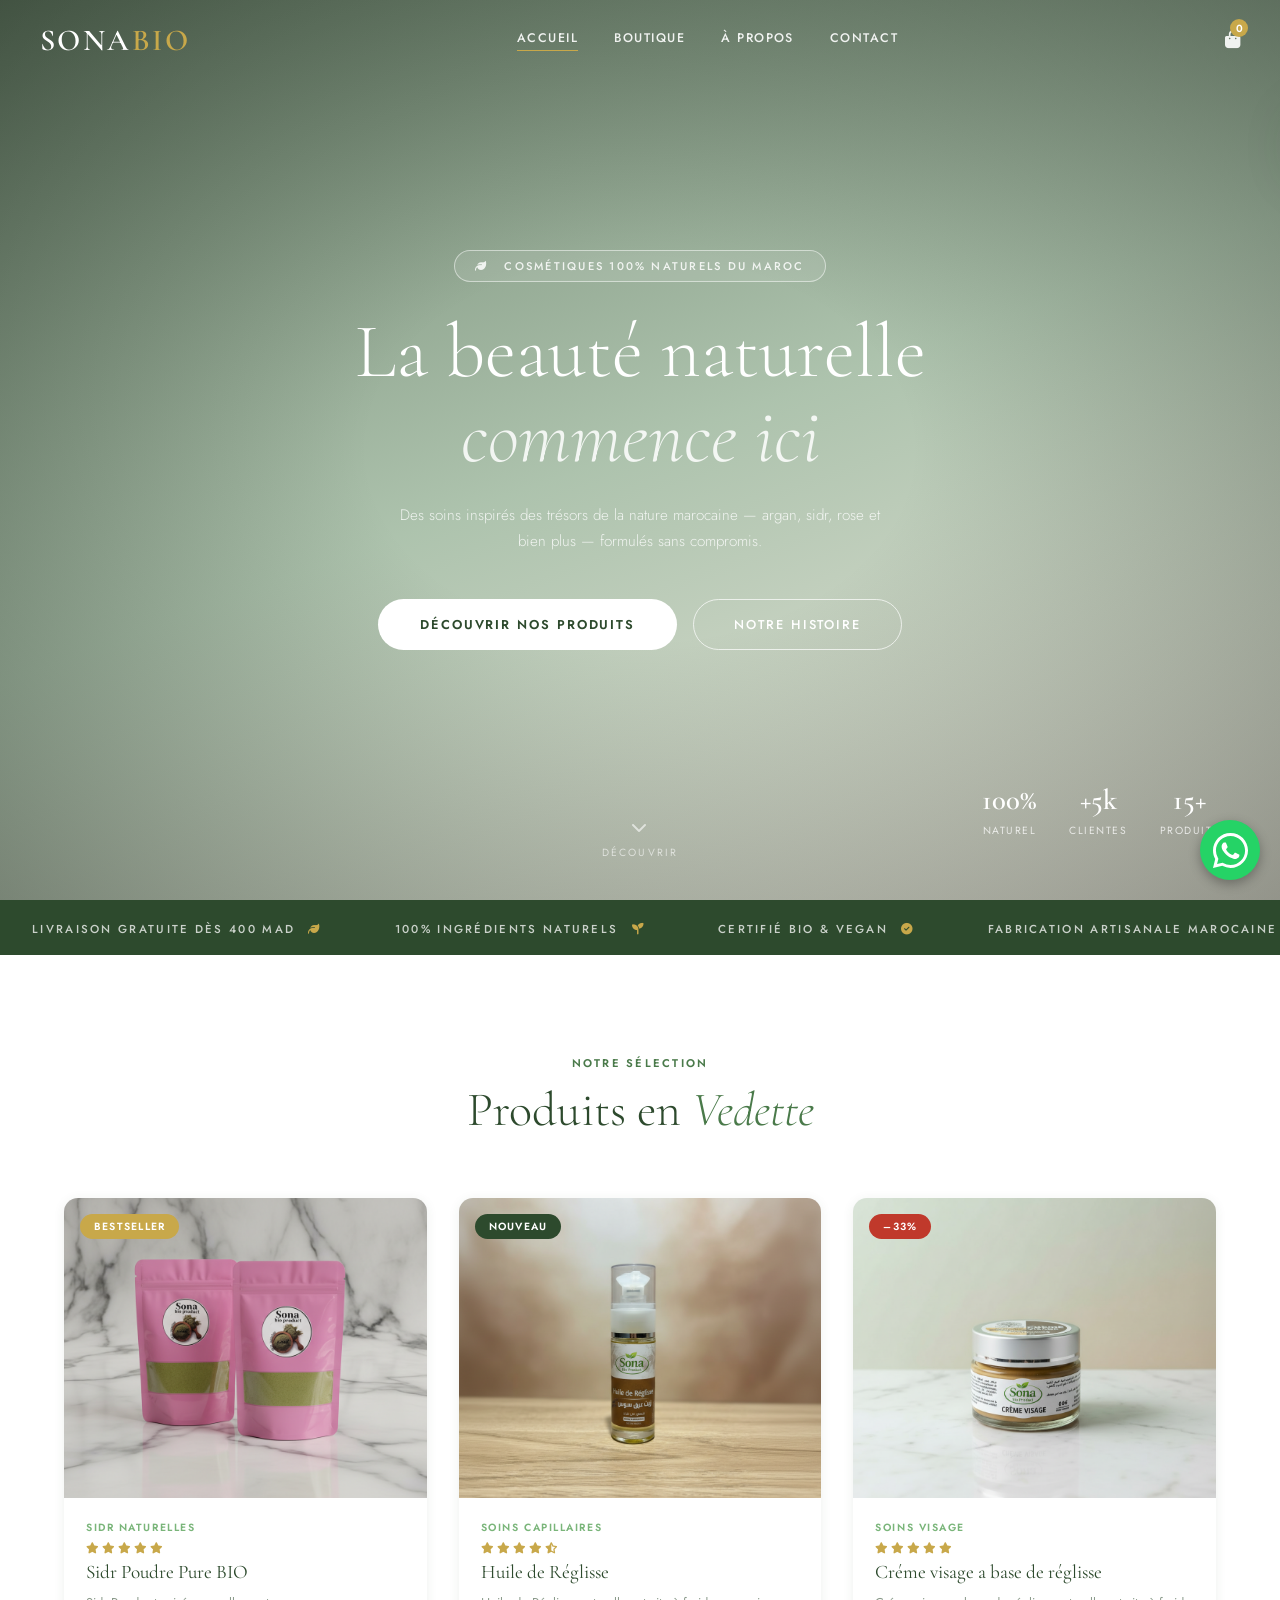
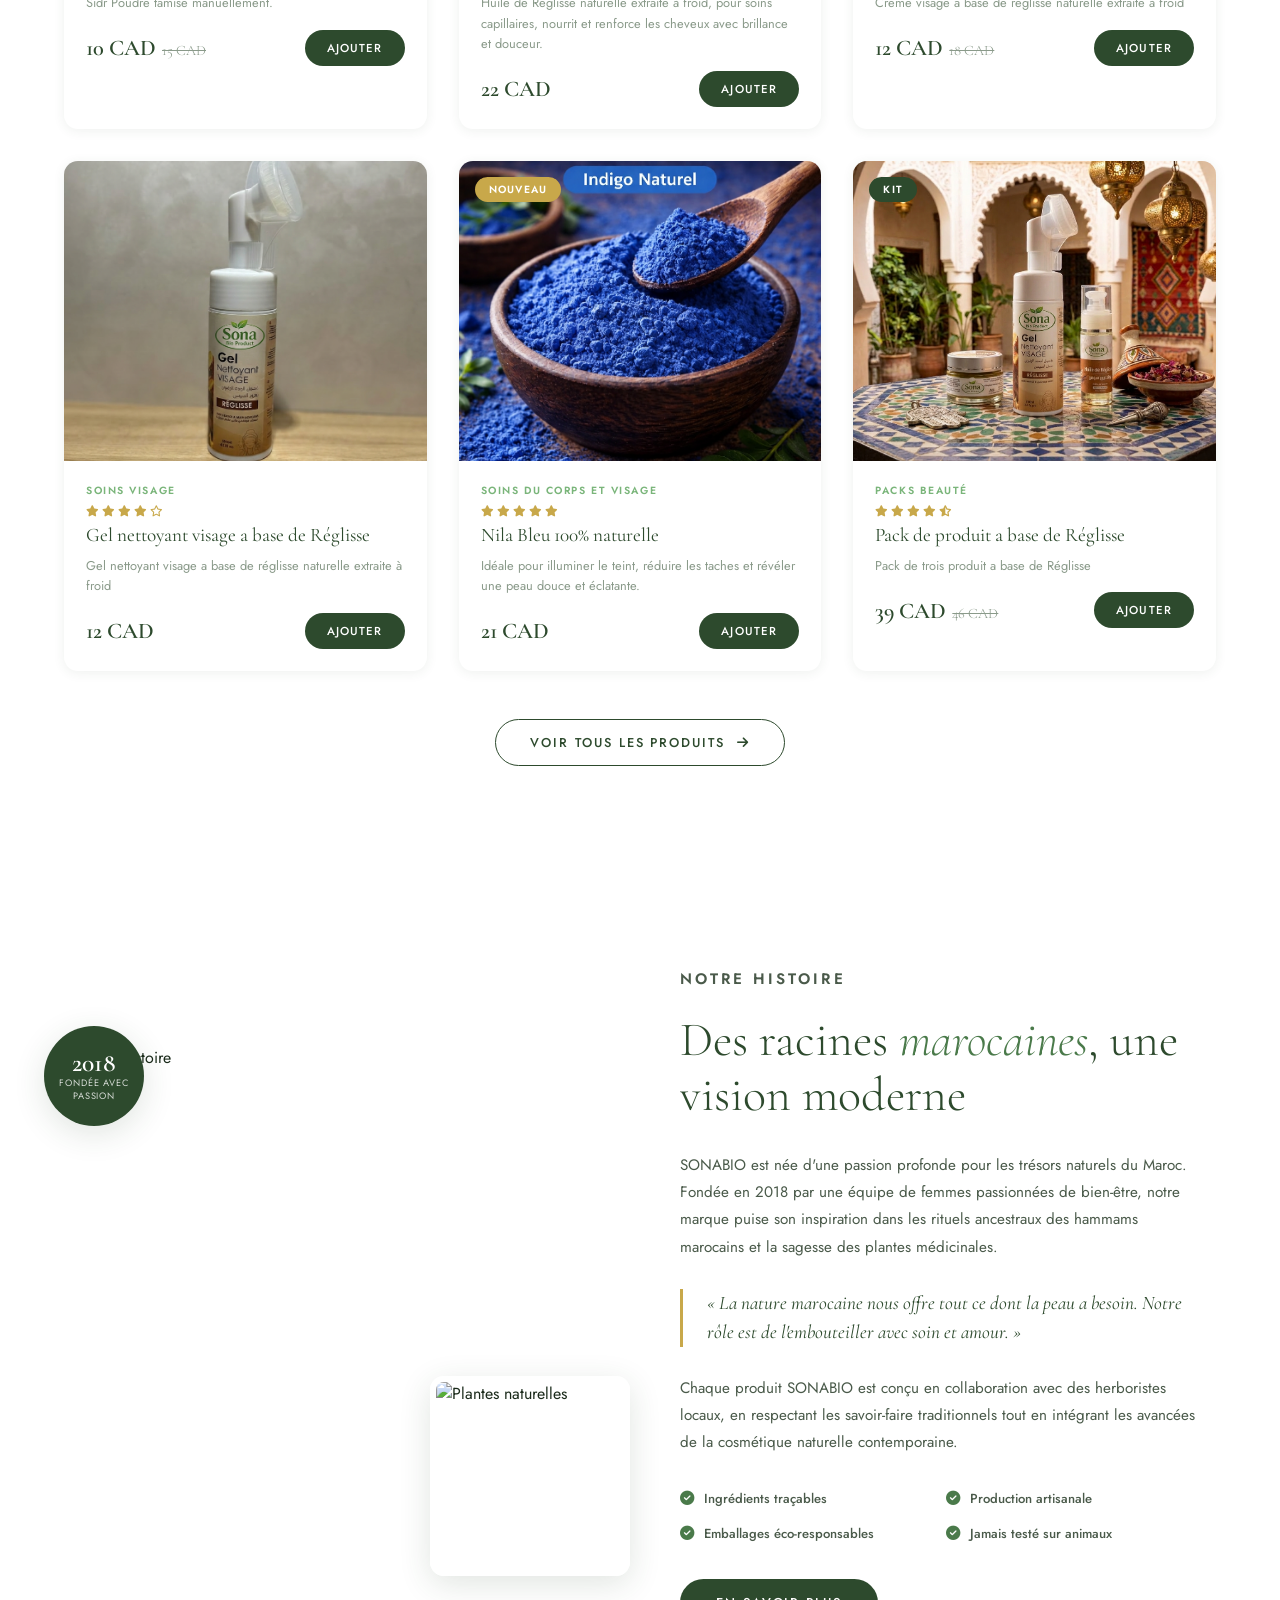
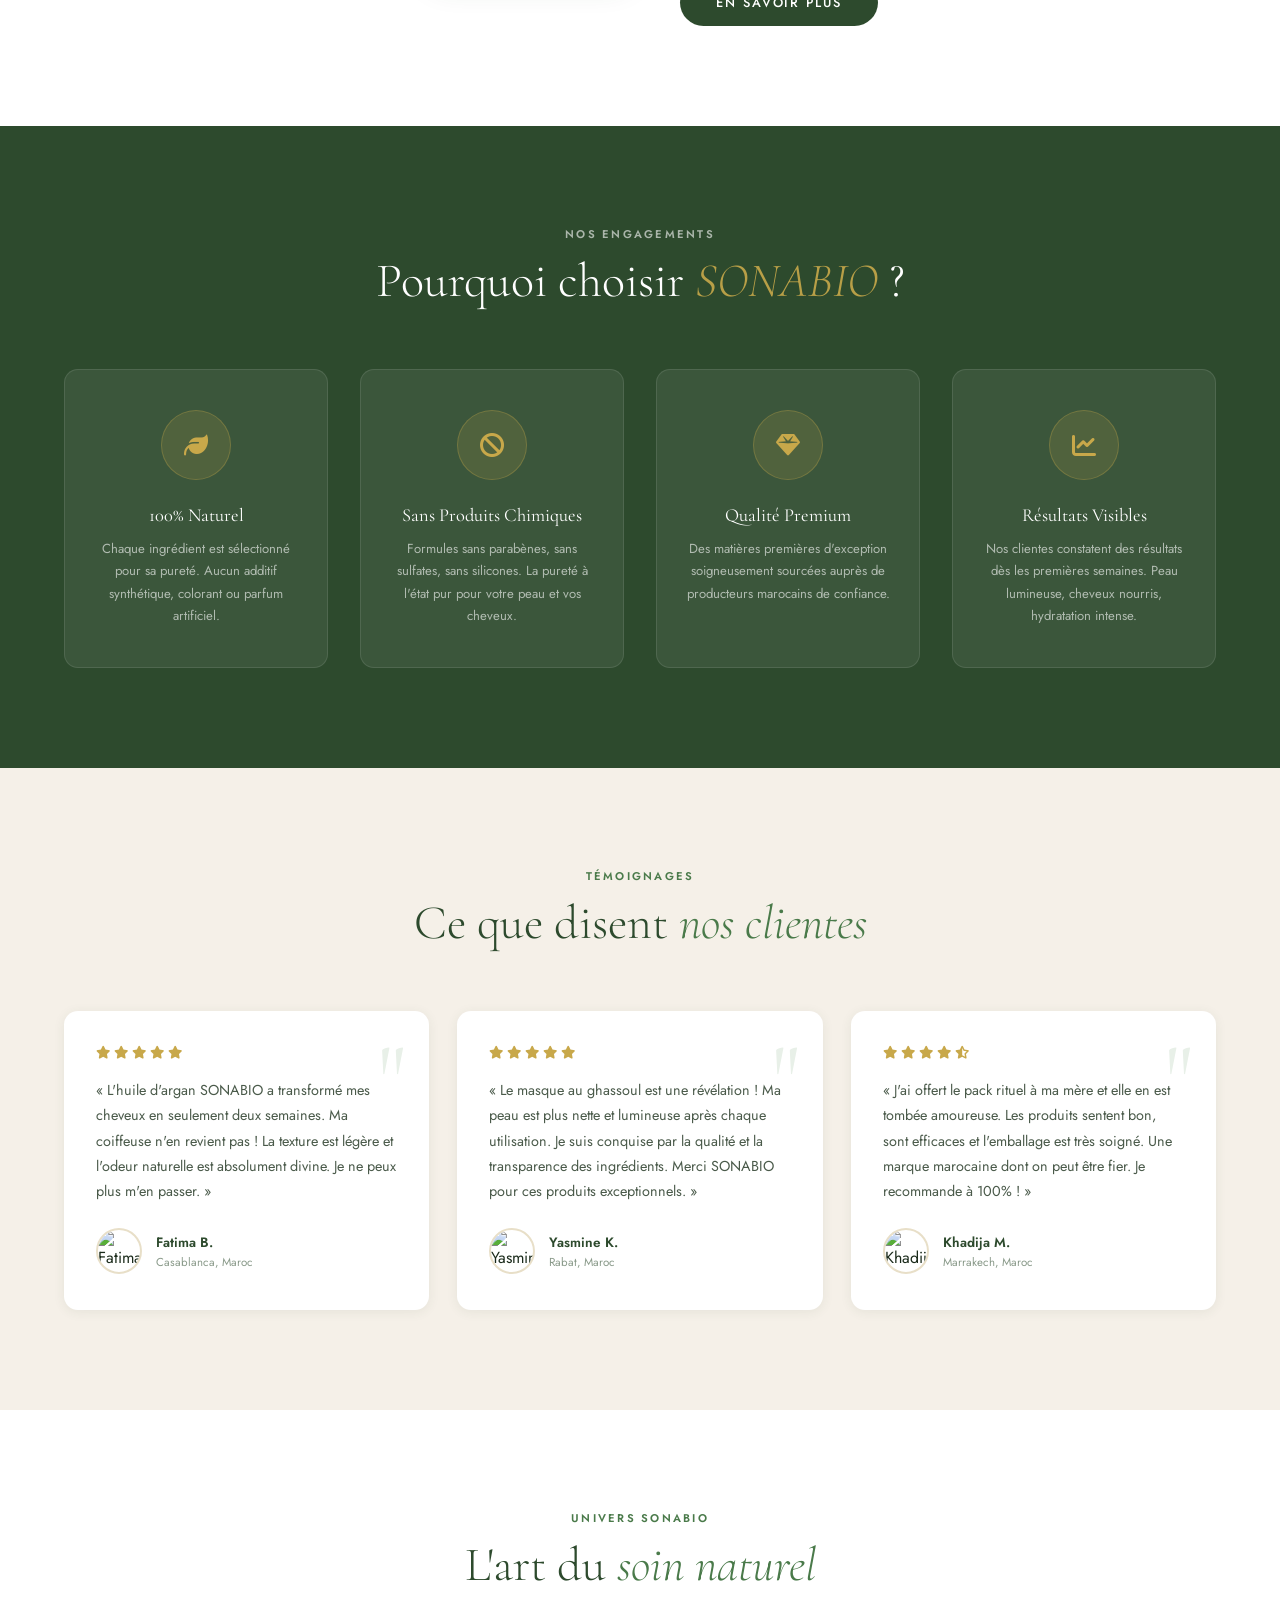
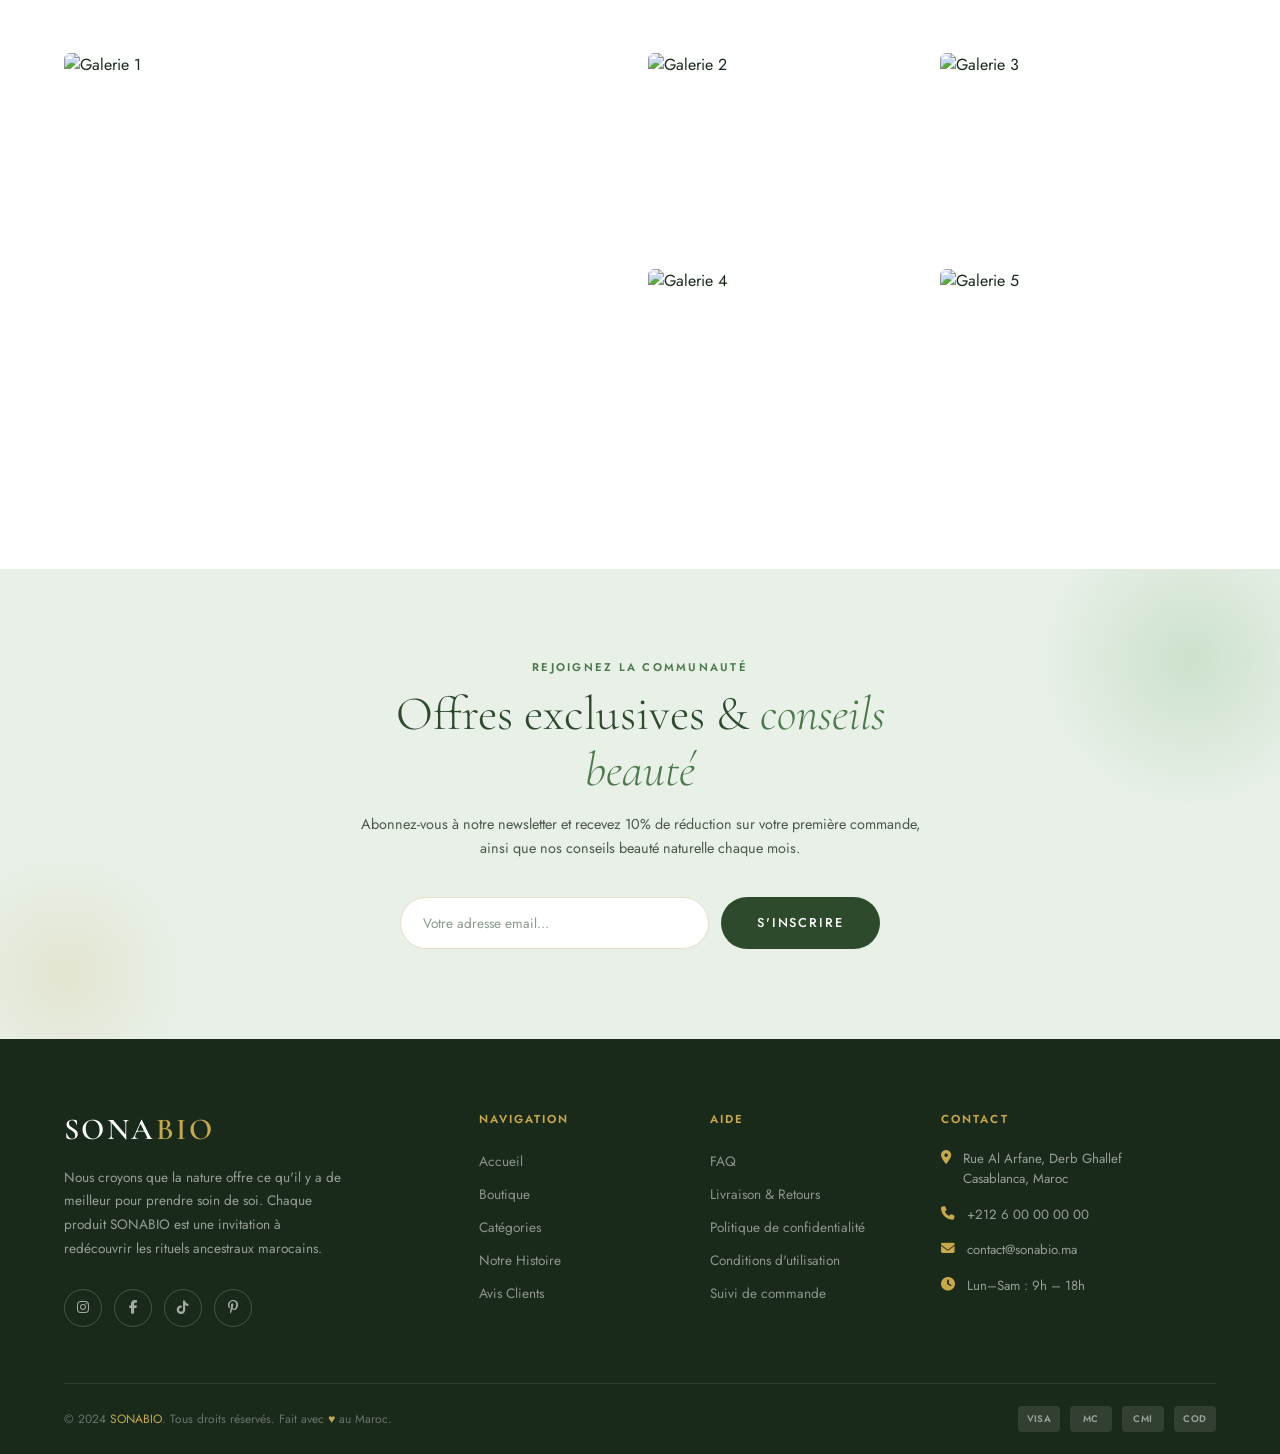
==== commit 87cf9c62: "Add files via upload" ====
--- a/index.html
+++ b/index.html
@@ -1762,5 +1762,26 @@
       }
     });
   </script>
+<script src="//code.tidio.co/bsz72vjlkelmmcvvdwy8zltgrazssosl.js" async></script>
+
+<a href="https://wa.me/+15146637848" target="_blank" style="
+  position: fixed;
+  bottom: 20px;
+  right: 20px;
+  background-color: #25D366;
+  border-radius: 50%;
+  width: 60px;
+  height: 60px;
+  display: flex;
+  align-items: center;
+  justify-content: center;
+  box-shadow: 0 4px 12px rgba(0,0,0,0.3);
+  z-index: 9999;
+  text-decoration: none;
+">
+  <svg xmlns="http://www.w3.org/2000/svg" viewBox="0 0 32 32" width="35" height="35" fill="white">
+    <path d="M16 0C7.163 0 0 7.163 0 16c0 2.822.736 5.469 2.027 7.77L0 32l8.476-2.004A15.93 15.93 0 0 0 16 32c8.837 0 16-7.163 16-16S24.837 0 16 0zm0 29.333a13.27 13.27 0 0 1-6.766-1.848l-.485-.288-5.03 1.189 1.217-4.899-.317-.502A13.267 13.267 0 0 1 2.667 16C2.667 8.636 8.636 2.667 16 2.667S29.333 8.636 29.333 16 23.364 29.333 16 29.333zm7.307-9.907c-.4-.2-2.366-1.168-2.733-1.301-.367-.133-.634-.2-.9.2-.267.4-1.033 1.301-1.267 1.567-.233.267-.467.3-.867.1-.4-.2-1.688-.622-3.216-1.984-1.188-1.06-1.99-2.368-2.223-2.768-.233-.4-.025-.616.175-.815.18-.178.4-.467.6-.7.2-.233.267-.4.4-.667.133-.267.067-.5-.033-.7-.1-.2-.9-2.167-1.233-2.967-.325-.78-.655-.674-.9-.686l-.767-.013c-.267 0-.7.1-1.067.5-.367.4-1.4 1.368-1.4 3.335s1.433 3.868 1.633 4.135c.2.267 2.82 4.305 6.833 6.036.955.412 1.7.658 2.281.842.958.305 1.831.262 2.52.159.769-.115 2.366-.967 2.7-1.9.333-.933.333-1.733.233-1.9-.1-.167-.367-.267-.767-.467z"/>
+  </svg>
+</a>
 </body>
 </html>
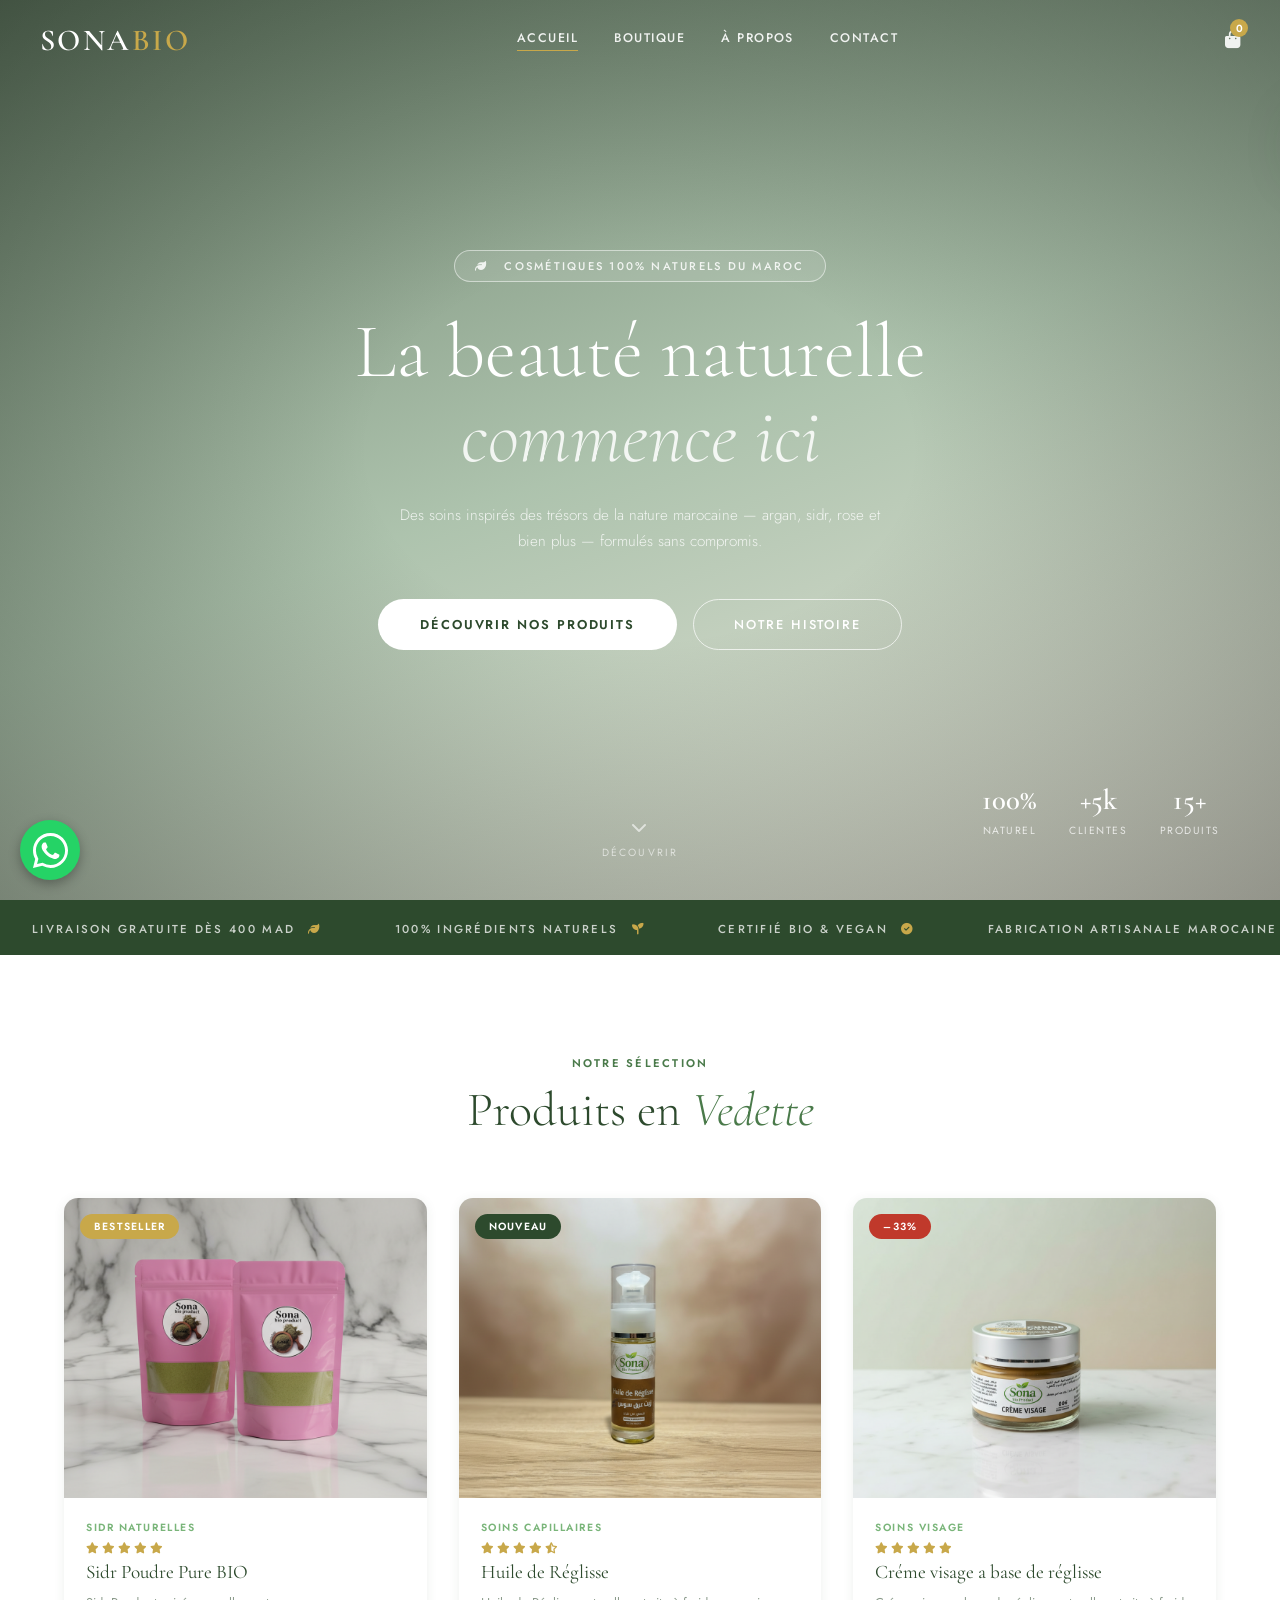
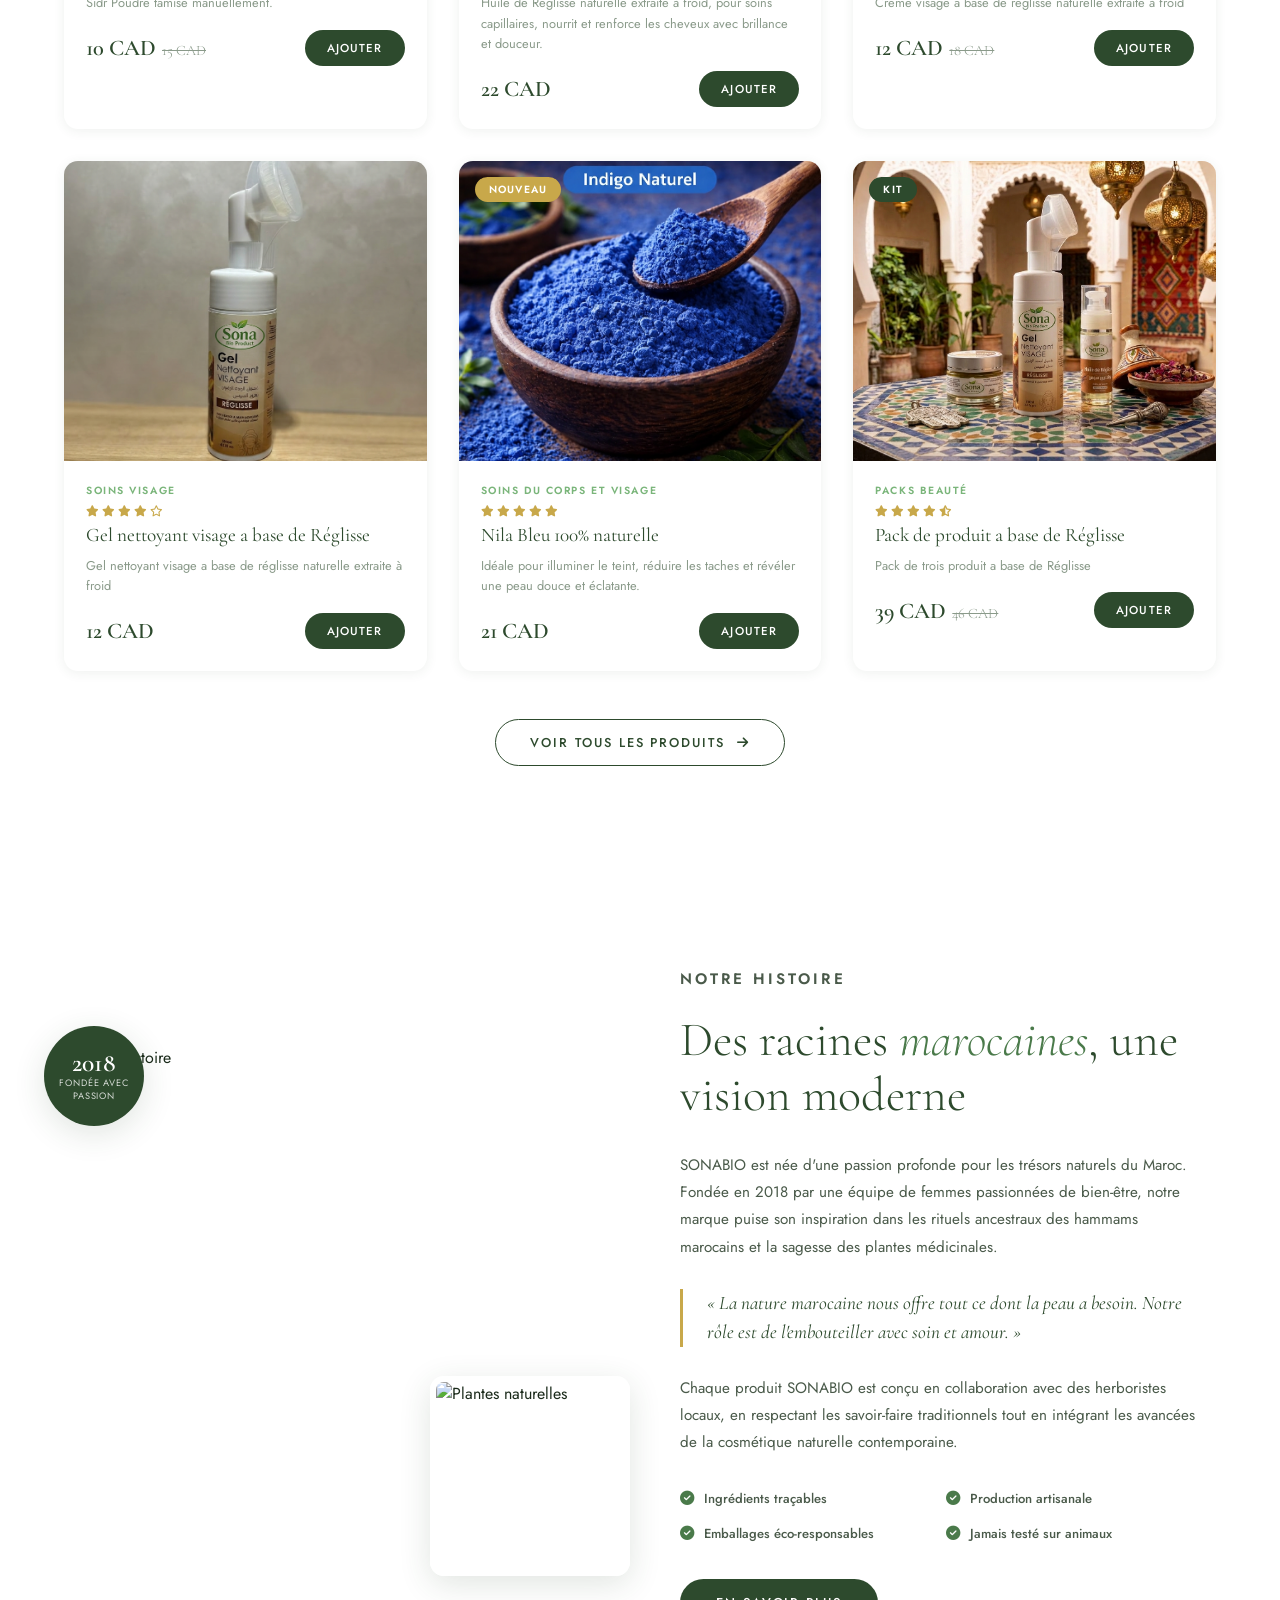
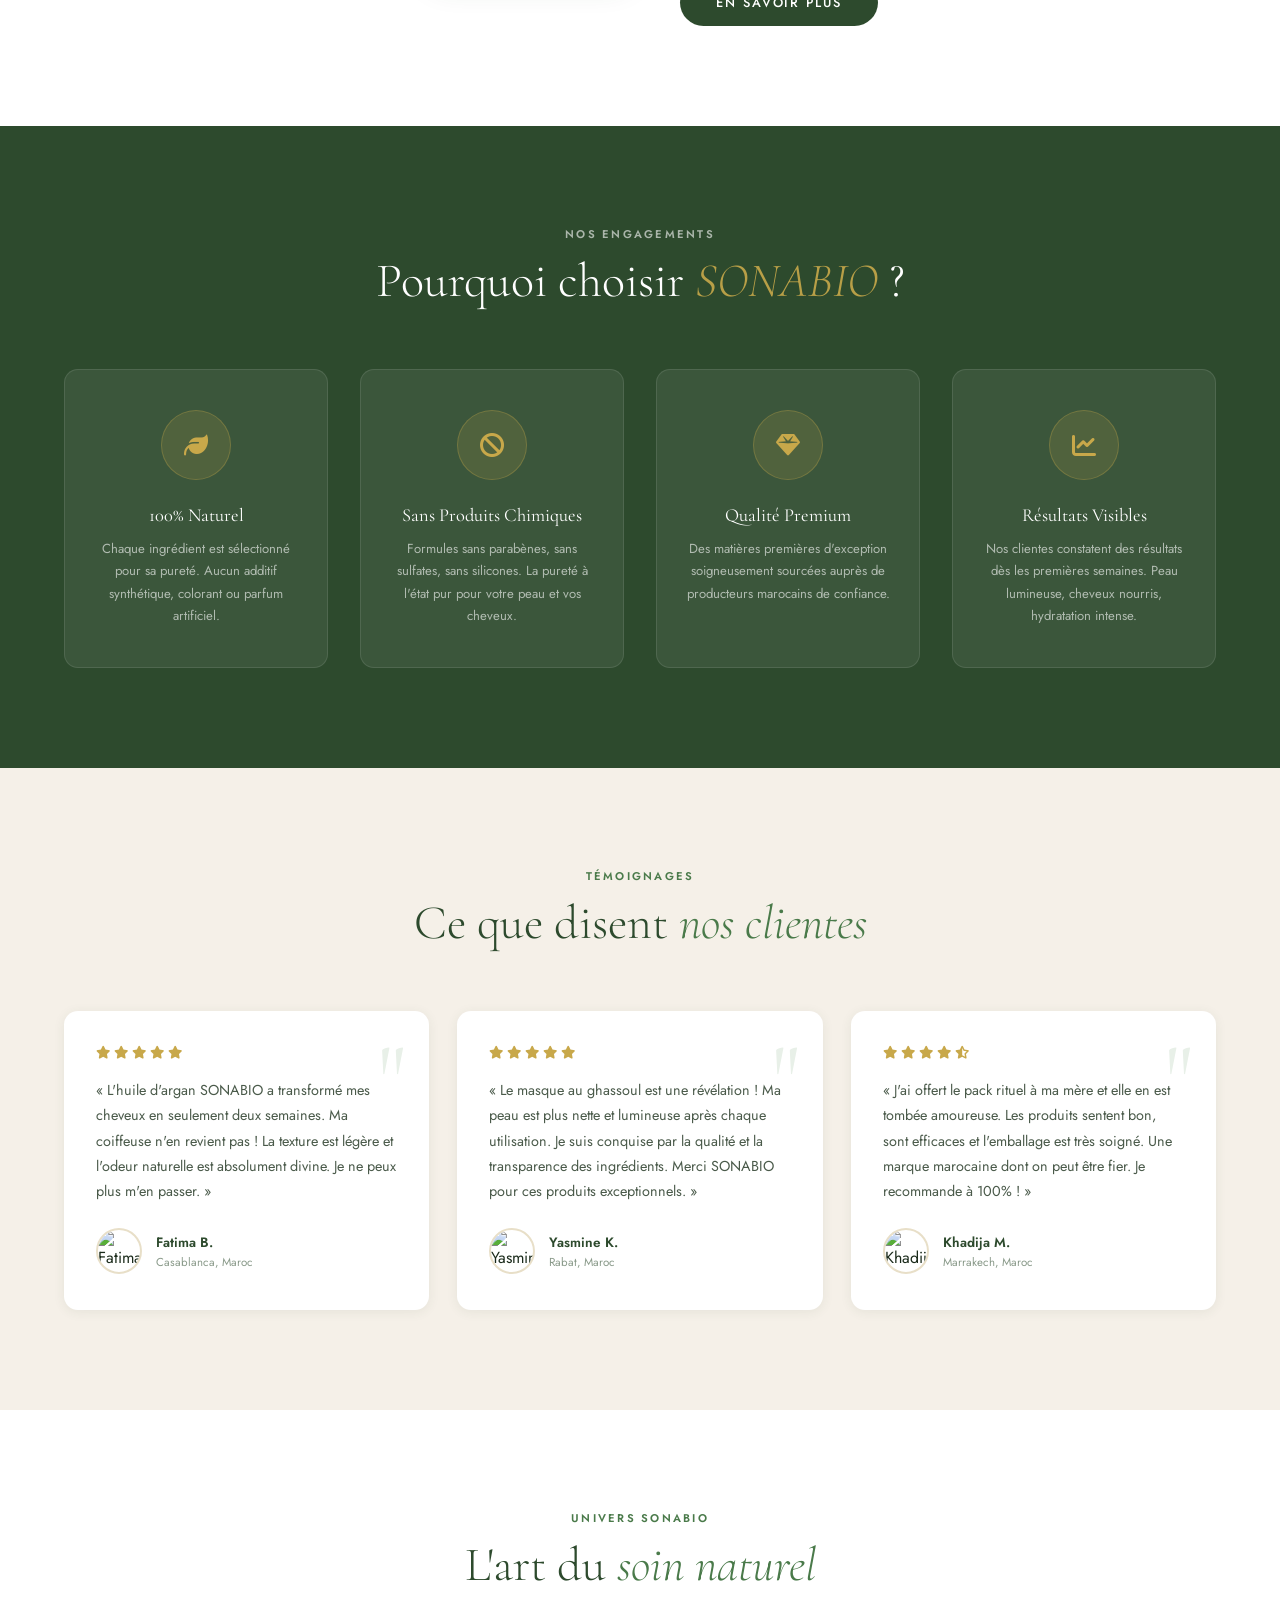
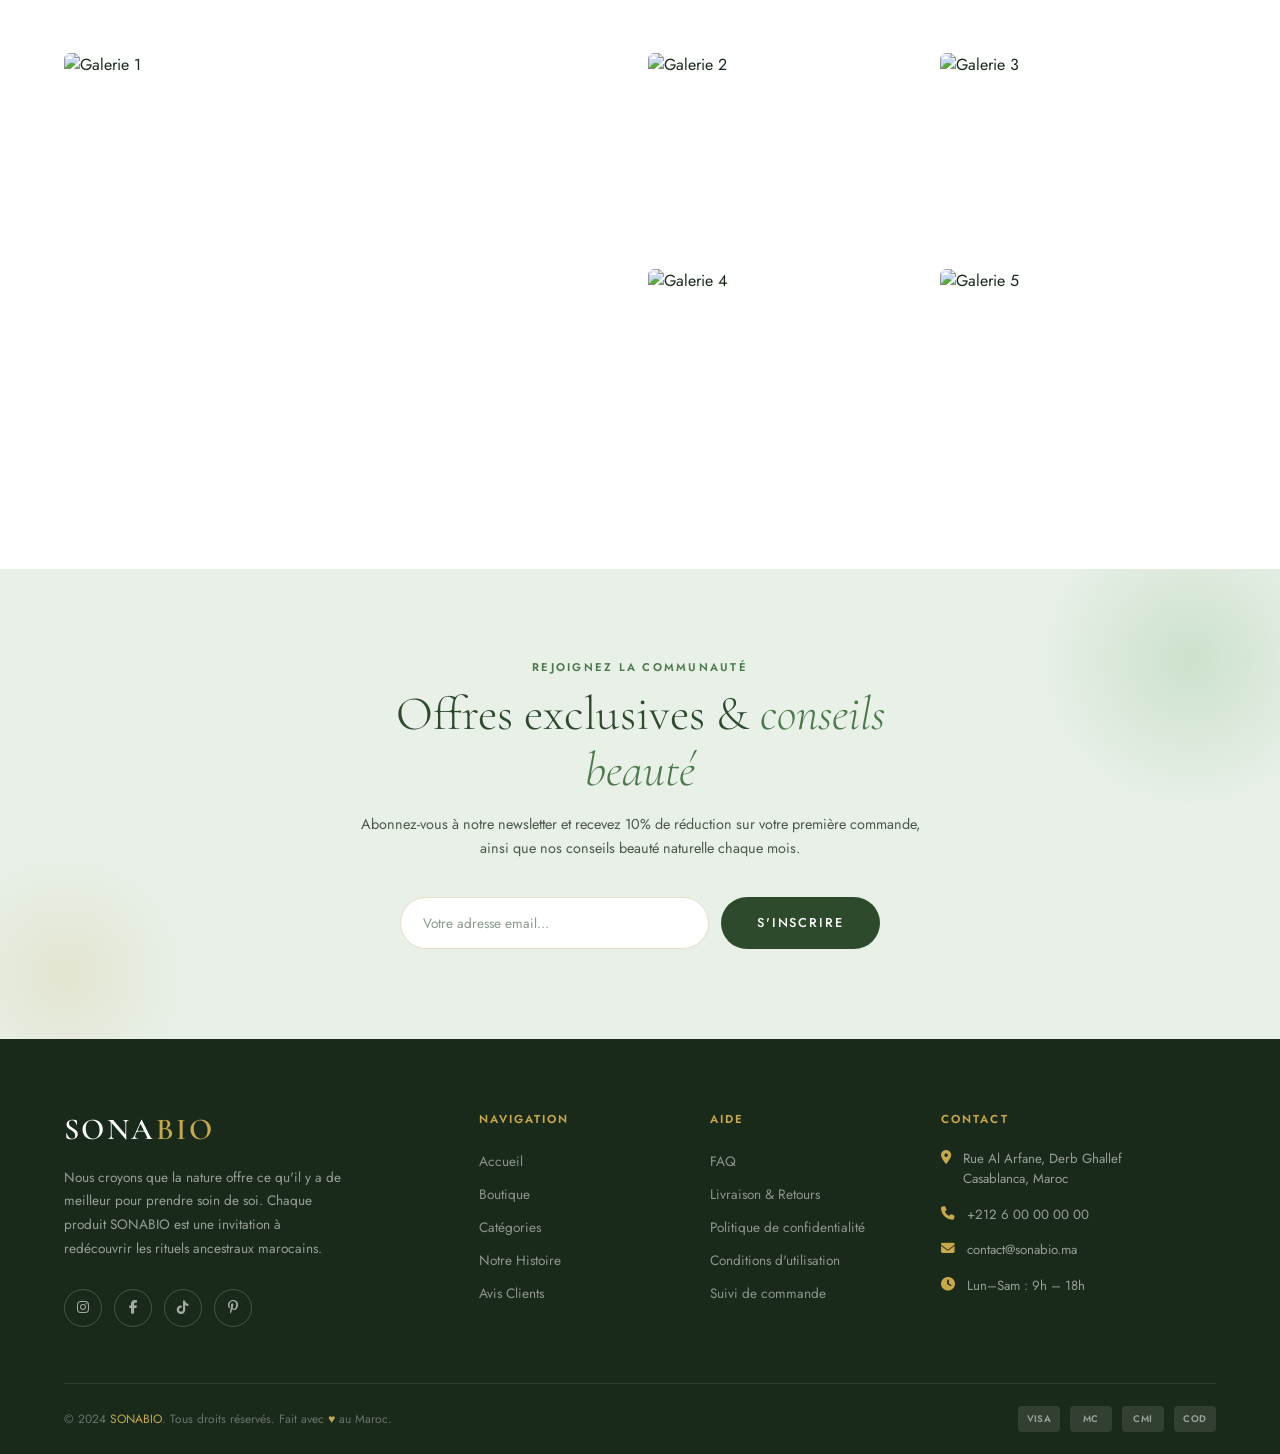
==== commit 756e460b: "Add files via upload" ====
--- a/index.html
+++ b/index.html
@@ -1767,7 +1767,7 @@
 <a href="https://wa.me/+15146637848" target="_blank" style="
   position: fixed;
   bottom: 20px;
-  right: 20px;
+  left: 20px;
   background-color: #25D366;
   border-radius: 50%;
   width: 60px;
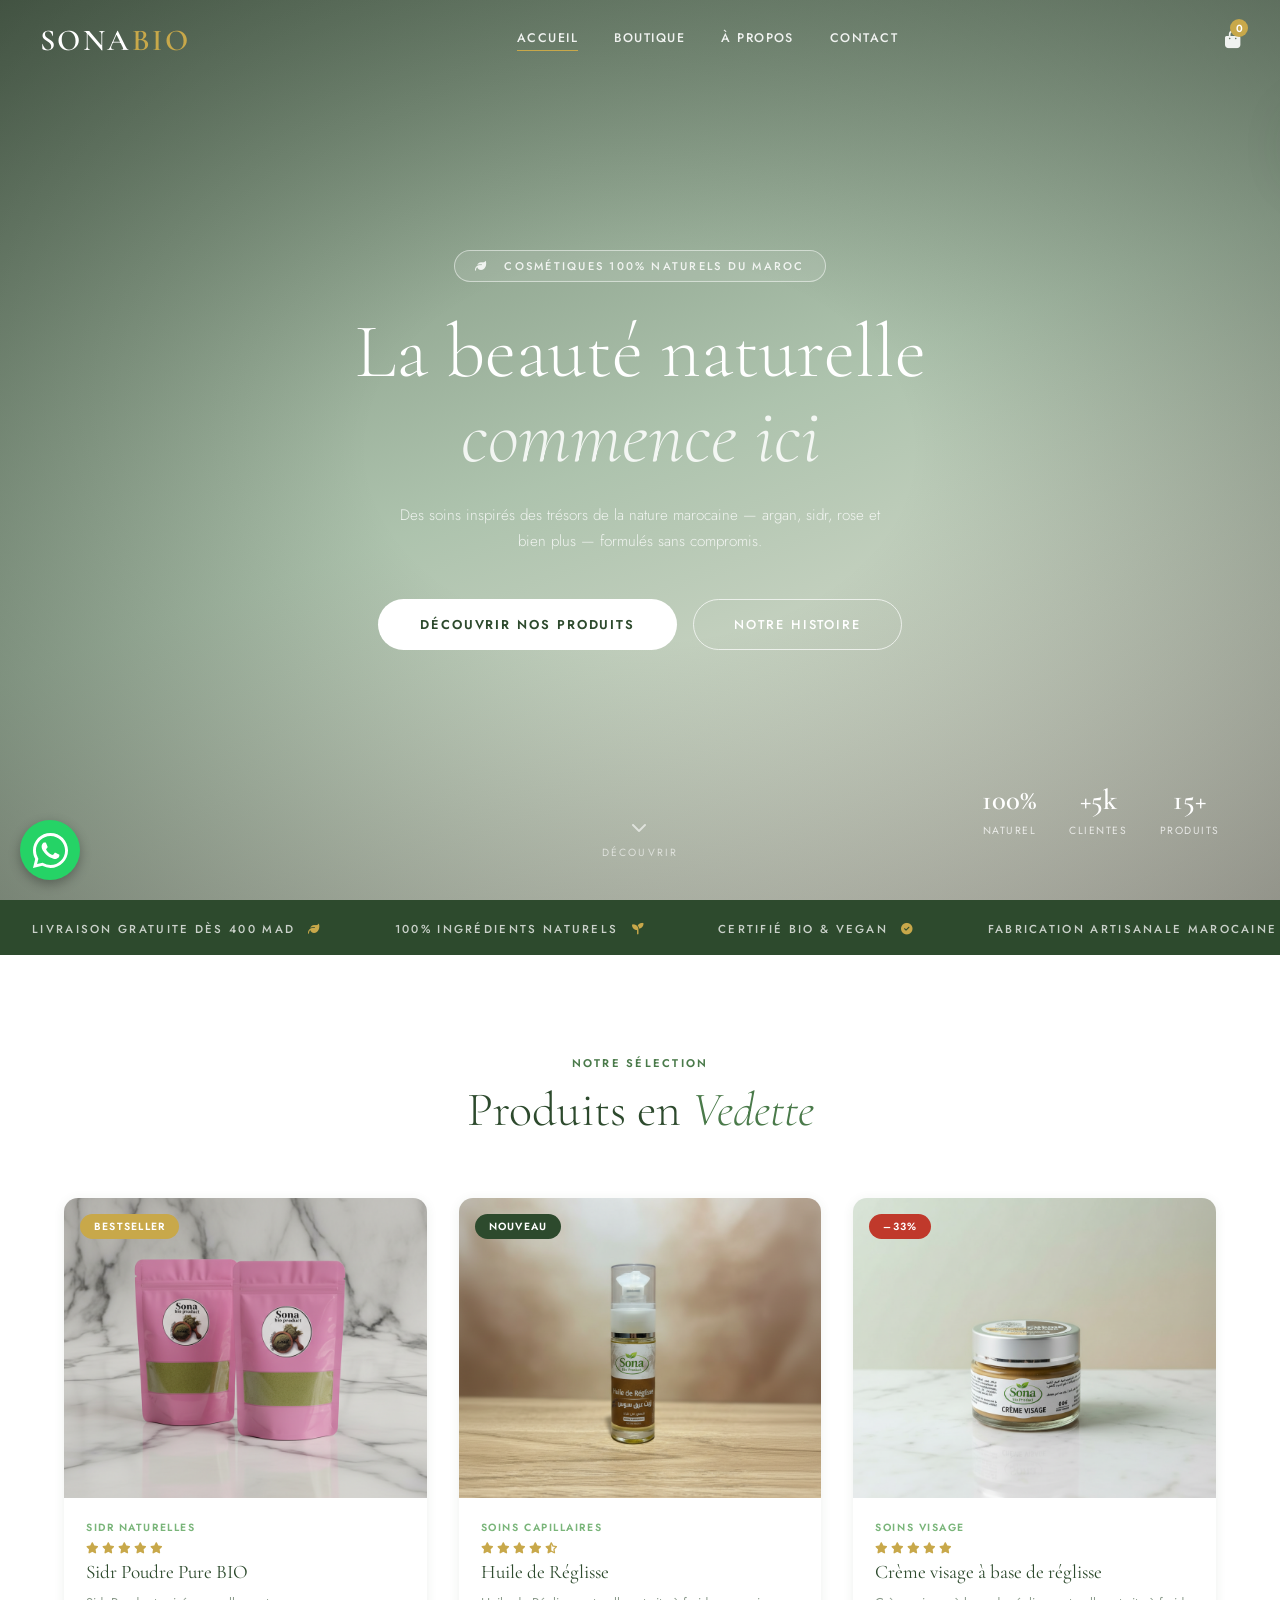
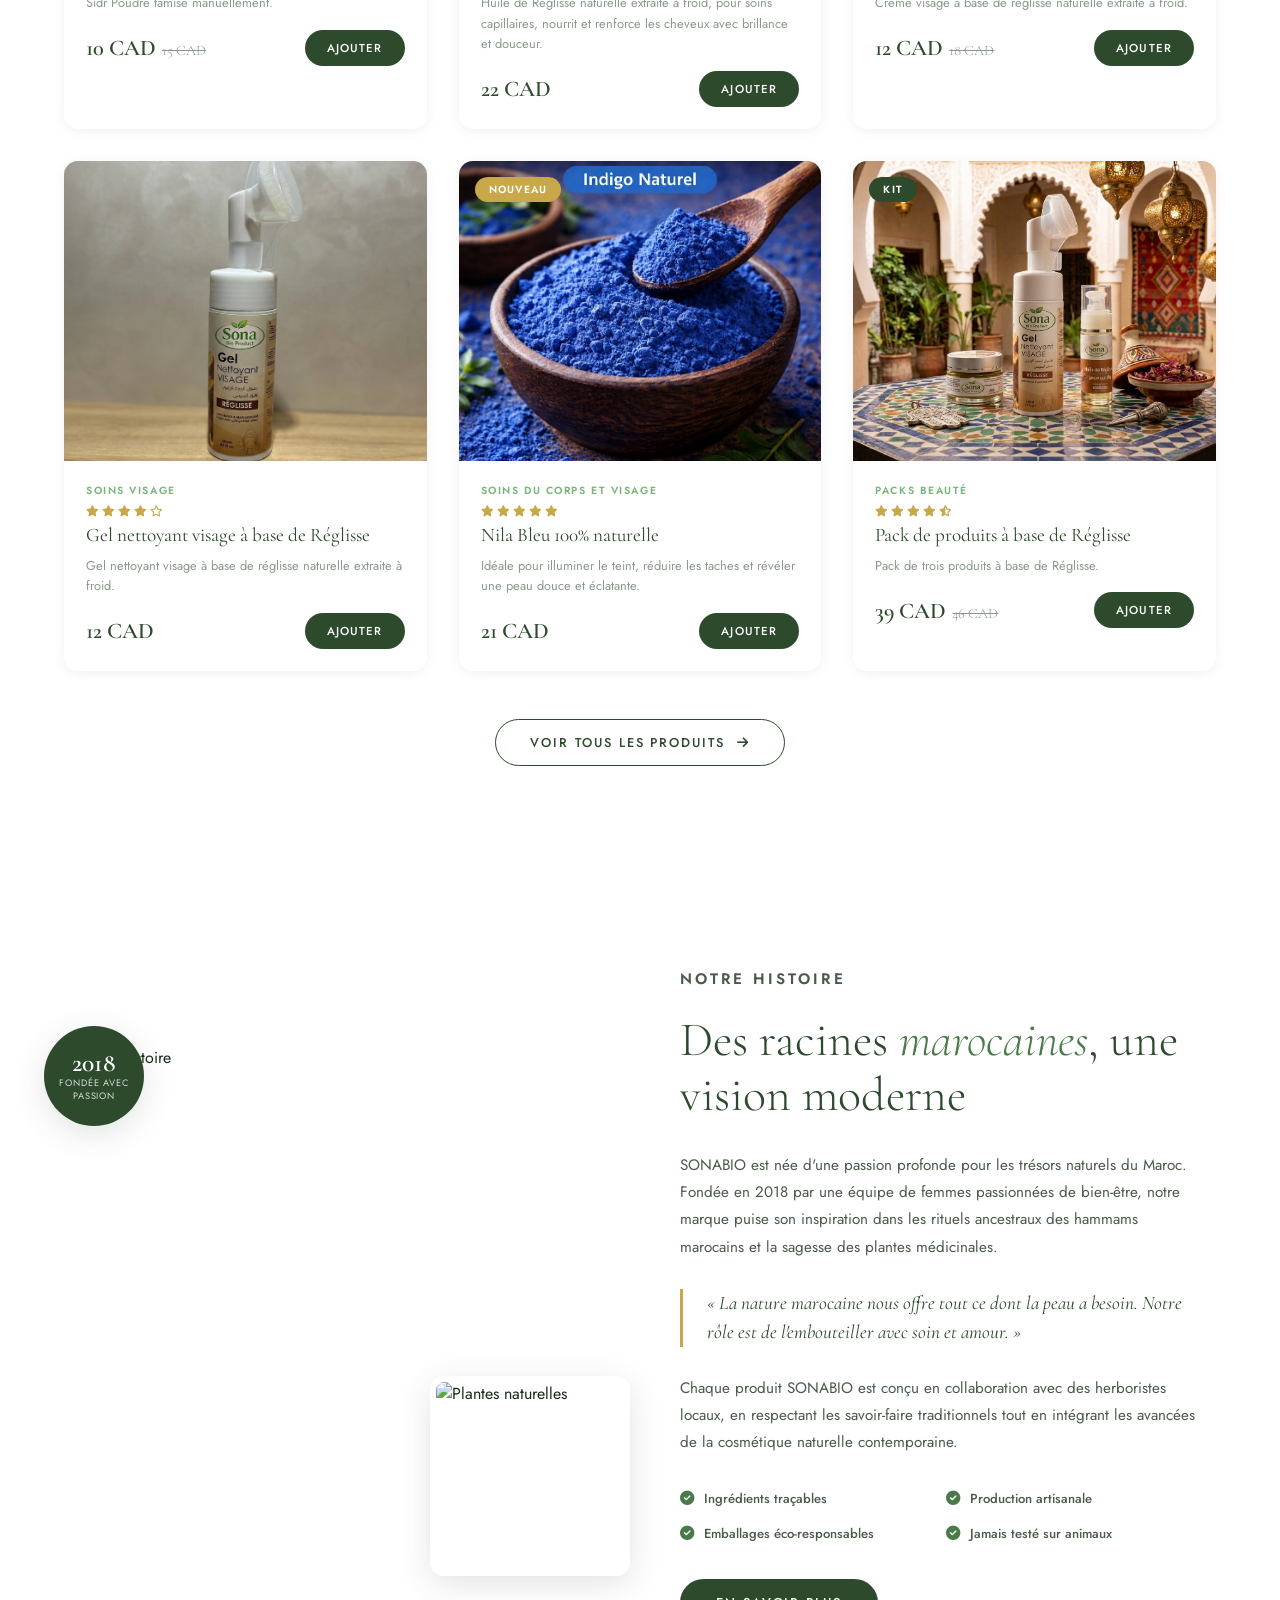
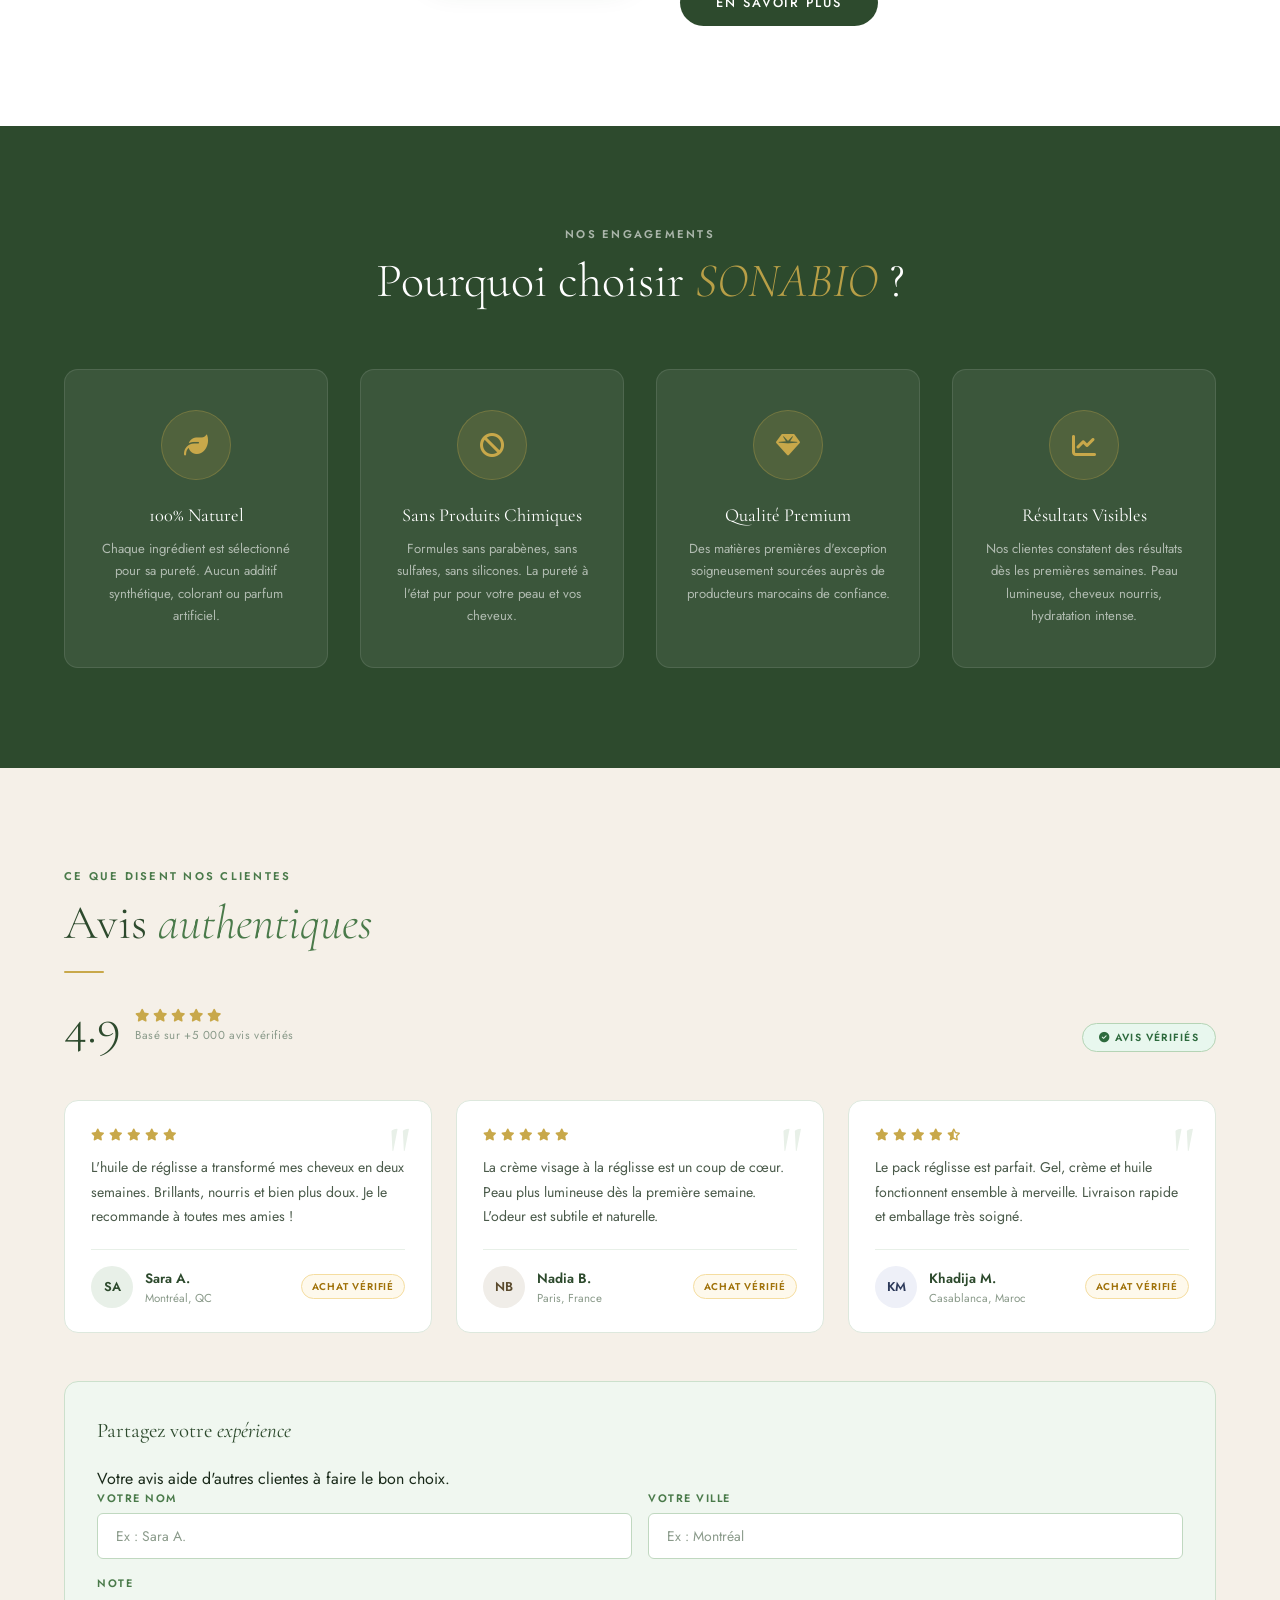
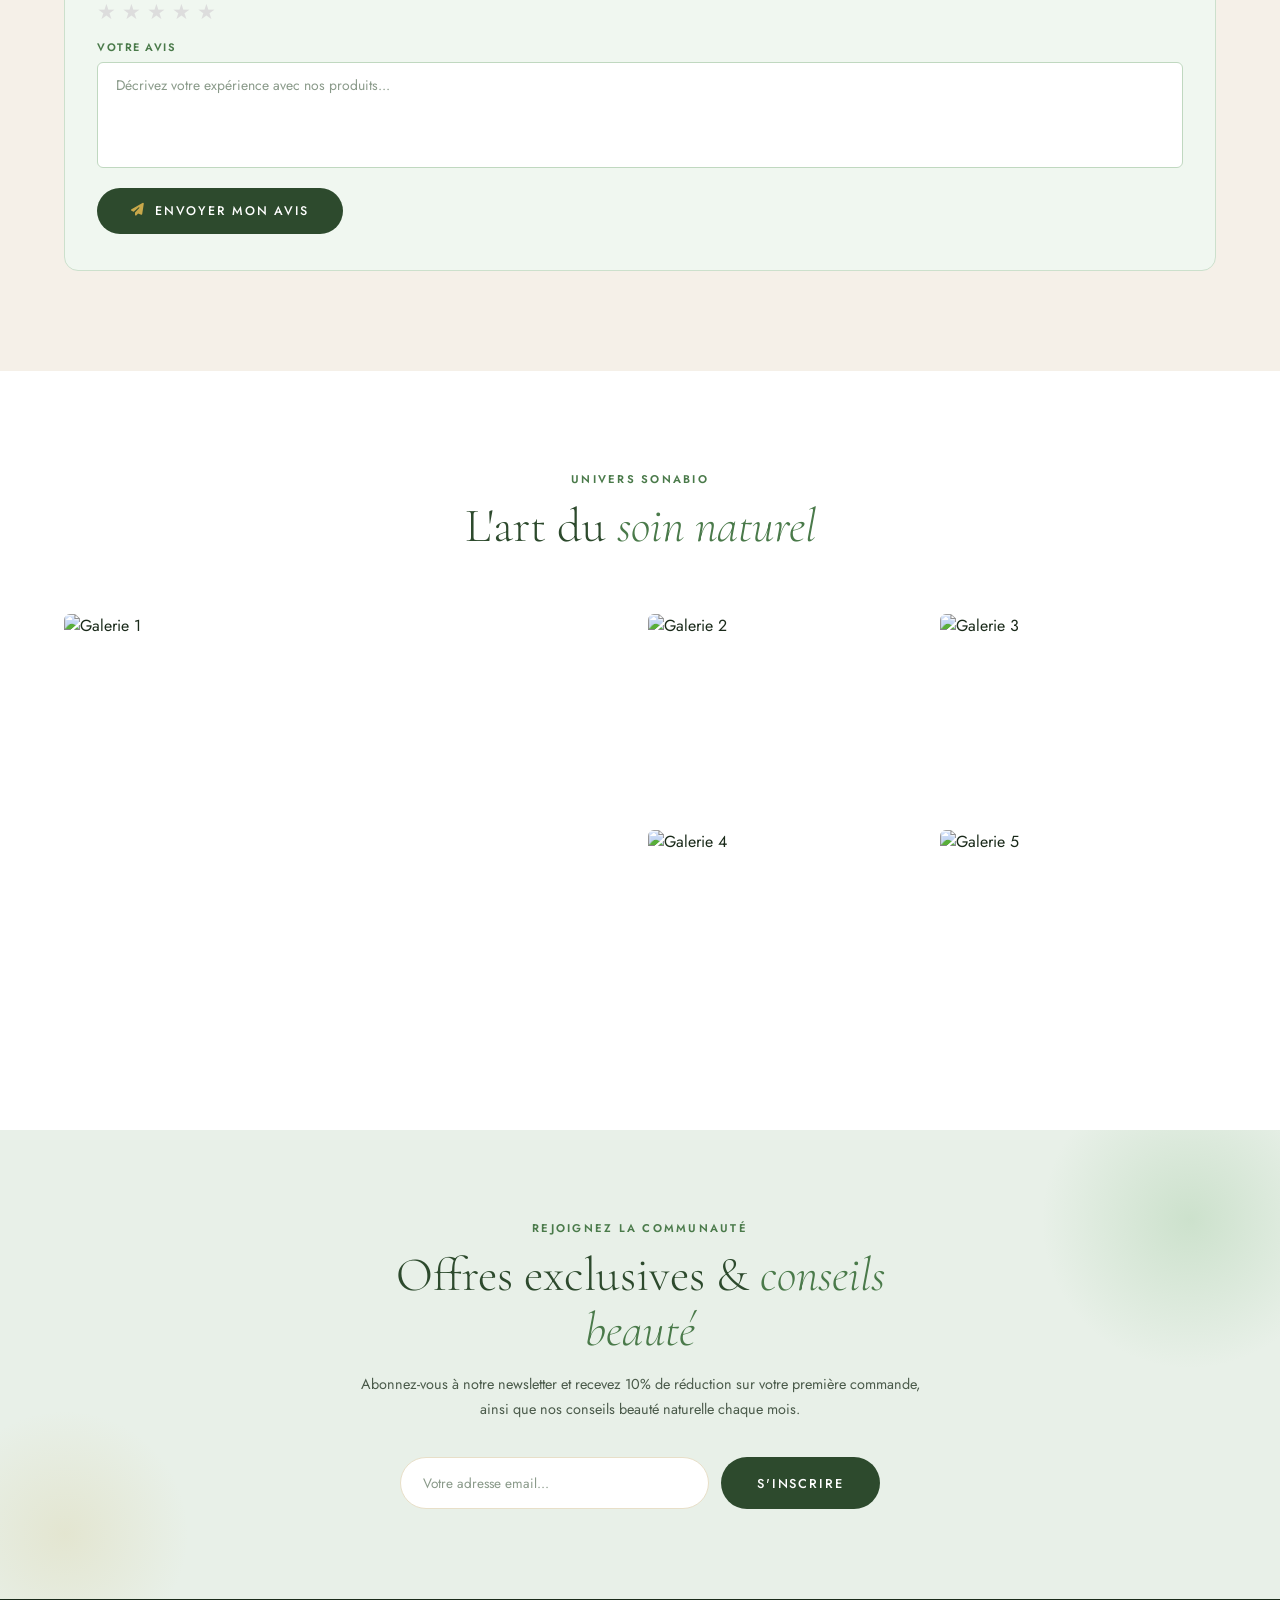
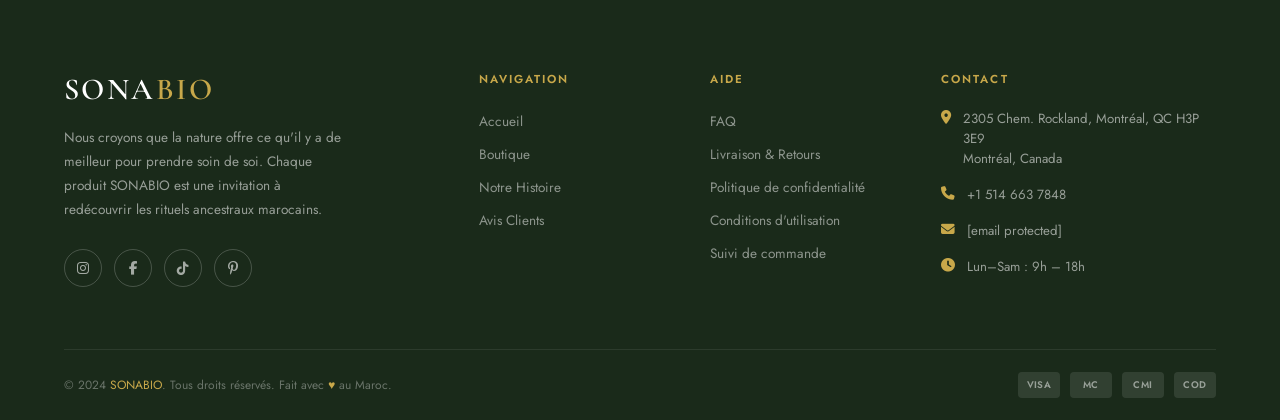
==== commit 89c6c4db: "Add files via upload" ====
--- a/index.html
+++ b/index.html
@@ -1,1787 +1,778 @@
-<!DOCTYPE html>
-<html lang="fr">
-<head>
-  <meta charset="UTF-8" />
-  <meta name="viewport" content="width=device-width, initial-scale=1.0"/>
-  <title>SONABIO — La Beauté Naturelle du Maroc</title>
-  <link href="https://fonts.googleapis.com/css2?family=Cormorant+Garamond:ital,wght@0,300;0,400;0,600;1,300;1,400&family=Jost:wght@300;400;500;600&display=swap" rel="stylesheet"/>
-  <link rel="stylesheet" href="https://cdnjs.cloudflare.com/ajax/libs/font-awesome/6.5.0/css/all.min.css"/>
-  <style>
-    /* =============================================
-       CSS VARIABLES & RESET
-    ============================================= */
-    :root {
-      --green-dark:   #2d4a2d;
-      --green-mid:    #4a7a4a;
-      --green-light:  #7ab57a;
-      --green-pale:   #e8f0e8;
-      --beige:        #f5f0e8;
-      --beige-dark:   #e8dfc8;
-      --beige-deep:   #c8b898;
-      --white:        #ffffff;
-      --text-dark:    #1a2a1a;
-      --text-mid:     #4a5a4a;
-      --text-light:   #8a9a8a;
-      --gold:         #c8a84a;
-      --shadow-sm:    0 2px 12px rgba(45,74,45,.08);
-      --shadow-md:    0 8px 32px rgba(45,74,45,.14);
-      --shadow-lg:    0 20px 60px rgba(45,74,45,.18);
-      --radius-sm:    6px;
-      --radius-md:    14px;
-      --radius-lg:    28px;
-      --transition:   all .35s cubic-bezier(.4,0,.2,1);
-      --font-display: 'Cormorant Garamond', serif;
-      --font-body:    'Jost', sans-serif;
-    }
-
-    *, *::before, *::after { box-sizing: border-box; margin: 0; padding: 0; }
-    html { scroll-behavior: smooth; font-size: 16px; }
-
-    body {
-      font-family: var(--font-body);
-      color: var(--text-dark);
-      background: var(--white);
-      overflow-x: hidden;
-    }
-
-    img { max-width: 100%; display: block; }
-    a  { text-decoration: none; color: inherit; }
-    ul { list-style: none; }
-    button { cursor: pointer; border: none; background: none; font-family: var(--font-body); }
-
-    /* =============================================
-       UTILITY
-    ============================================= */
-    .container { max-width: 1200px; margin: 0 auto; padding: 0 24px; }
-    .section-label {
-      font-family: var(--font-body);
-      font-size: .7rem;
-      font-weight: 600;
-      letter-spacing: .2em;
-      text-transform: uppercase;
-      color: var(--green-mid);
-      margin-bottom: 12px;
-    }
-    .section-title {
-      font-family: var(--font-display);
-      font-size: clamp(2rem, 4vw, 3rem);
-      font-weight: 300;
-      line-height: 1.15;
-      color: var(--green-dark);
-    }
-    .section-title em { font-style: italic; color: var(--green-mid); }
-    .btn-primary {
-      display: inline-block;
-      padding: 14px 36px;
-      background: var(--green-dark);
-      color: var(--white);
-      font-family: var(--font-body);
-      font-size: .8rem;
-      font-weight: 500;
-      letter-spacing: .15em;
-      text-transform: uppercase;
-      border-radius: 50px;
-      transition: var(--transition);
-    }
-    .btn-primary:hover {
-      background: var(--green-mid);
-      transform: translateY(-2px);
-      box-shadow: var(--shadow-md);
-    }
-    .btn-outline {
-      display: inline-block;
-      padding: 13px 34px;
-      border: 1.5px solid var(--green-dark);
-      color: var(--green-dark);
-      font-size: .8rem;
-      font-weight: 500;
-      letter-spacing: .15em;
-      text-transform: uppercase;
-      border-radius: 50px;
-      transition: var(--transition);
-    }
-    .btn-outline:hover {
-      background: var(--green-dark);
-      color: var(--white);
-    }
-
-    /* =============================================
-       HEADER / NAVBAR
-    ============================================= */
-    #header {
-      position: fixed;
-      top: 0; left: 0; right: 0;
-      z-index: 1000;
-      padding: 0;
-      transition: var(--transition);
-    }
-    #header.scrolled {
-      background: rgba(255,255,255,.96);
-      box-shadow: var(--shadow-sm);
-      backdrop-filter: blur(8px);
-    }
-    .header-inner {
-      display: flex;
-      align-items: center;
-      justify-content: space-between;
-      height: 80px;
-      padding: 0 40px;
-    }
-    .logo {
-      font-family: var(--font-display);
-      font-size: 1.9rem;
-      font-weight: 600;
-      letter-spacing: .08em;
-      color: var(--white);
-      transition: var(--transition);
-    }
-    #header.scrolled .logo { color: var(--green-dark); }
-    .logo span { color: var(--gold); }
-    .nav-links {
-      display: flex;
-      gap: 36px;
-    }
-    .nav-links a {
-      font-size: .78rem;
-      font-weight: 500;
-      letter-spacing: .12em;
-      text-transform: uppercase;
-      color: rgba(255,255,255,.9);
-      position: relative;
-      padding-bottom: 4px;
-      transition: var(--transition);
-    }
-    .nav-links a::after {
-      content: '';
-      position: absolute;
-      bottom: 0; left: 0;
-      width: 0; height: 1.5px;
-      background: var(--gold);
-      transition: width .3s ease;
-    }
-    .nav-links a:hover::after,
-    .nav-links a.active::after { width: 100%; }
-    .nav-links a:hover { color: var(--white); }
-    #header.scrolled .nav-links a { color: var(--text-mid); }
-    #header.scrolled .nav-links a:hover { color: var(--green-dark); }
-    .header-actions { display: flex; align-items: center; gap: 20px; }
-    .cart-btn {
-      position: relative;
-      font-size: 1.1rem;
-      color: rgba(255,255,255,.9);
-      transition: var(--transition);
-    }
-    #header.scrolled .cart-btn { color: var(--green-dark); }
-    .cart-btn:hover { color: var(--gold); transform: scale(1.1); }
-    .cart-count {
-      position: absolute;
-      top: -8px; right: -8px;
-      width: 18px; height: 18px;
-      background: var(--gold);
-      color: var(--white);
-      font-size: .65rem;
-      font-weight: 600;
-      border-radius: 50%;
-      display: flex; align-items: center; justify-content: center;
-    }
-    .hamburger {
-      display: none;
-      flex-direction: column;
-      gap: 5px;
-      cursor: pointer;
-    }
-    .hamburger span {
-      display: block;
-      width: 24px; height: 2px;
-      background: var(--white);
-      transition: var(--transition);
-      border-radius: 2px;
-    }
-    #header.scrolled .hamburger span { background: var(--green-dark); }
-
-    /* =============================================
-       HERO
-    ============================================= */
-    #hero {
-      min-height: 100vh;
-      position: relative;
-      display: flex;
-      align-items: center;
-      justify-content: center;
-      text-align: center;
-      overflow: hidden;
-    }
-    .hero-bg {
-      position: absolute;
-      inset: 0;
-      background:
-        linear-gradient(160deg, rgba(45,74,45,.72) 0%, rgba(74,122,74,.45) 50%, rgba(200,184,152,.3) 100%),
-        url('https://images.unsplash.com/photo-1609952048180-7b35ea6b083b?w=1600&auto=format&fit=crop') center/cover no-repeat;
-    }
-    .hero-bg::after {
-      content: '';
-      position: absolute;
-      inset: 0;
-      background: radial-gradient(ellipse at center, transparent 30%, rgba(10,20,10,.4) 100%);
-    }
-    .hero-content {
-      position: relative;
-      z-index: 2;
-      max-width: 760px;
-      padding: 0 24px;
-      animation: fadeUp .9s ease both;
-    }
-    .hero-badge {
-      display: inline-block;
-      padding: 7px 20px;
-      border: 1px solid rgba(255,255,255,.5);
-      border-radius: 50px;
-      font-size: .7rem;
-      font-weight: 500;
-      letter-spacing: .2em;
-      text-transform: uppercase;
-      color: rgba(255,255,255,.85);
-      margin-bottom: 28px;
-      backdrop-filter: blur(4px);
-      background: rgba(255,255,255,.1);
-    }
-    .hero-title {
-      font-family: var(--font-display);
-      font-size: clamp(2.6rem, 6vw, 5rem);
-      font-weight: 300;
-      line-height: 1.1;
-      color: var(--white);
-      margin-bottom: 24px;
-    }
-    .hero-title em {
-      font-style: italic;
-      display: block;
-      color: rgba(255,255,255,.85);
-    }
-    .hero-sub {
-      font-size: .95rem;
-      font-weight: 300;
-      line-height: 1.7;
-      color: rgba(255,255,255,.8);
-      max-width: 480px;
-      margin: 0 auto 44px;
-    }
-    .hero-cta { display: flex; gap: 16px; justify-content: center; flex-wrap: wrap; }
-    .btn-hero {
-      padding: 16px 42px;
-      background: var(--white);
-      color: var(--green-dark);
-      font-size: .8rem;
-      font-weight: 600;
-      letter-spacing: .15em;
-      text-transform: uppercase;
-      border-radius: 50px;
-      transition: var(--transition);
-    }
-    .btn-hero:hover {
-      background: var(--gold);
-      color: var(--white);
-      transform: translateY(-3px);
-      box-shadow: 0 12px 40px rgba(0,0,0,.25);
-    }
-    .btn-hero-outline {
-      padding: 15px 40px;
-      border: 1.5px solid rgba(255,255,255,.7);
-      color: var(--white);
-      font-size: .8rem;
-      font-weight: 500;
-      letter-spacing: .15em;
-      text-transform: uppercase;
-      border-radius: 50px;
-      transition: var(--transition);
-      backdrop-filter: blur(4px);
-    }
-    .btn-hero-outline:hover {
-      background: rgba(255,255,255,.15);
-      border-color: var(--white);
-    }
-    .hero-scroll {
-      position: absolute;
-      bottom: 40px; left: 50%;
-      transform: translateX(-50%);
-      z-index: 2;
-      display: flex;
-      flex-direction: column;
-      align-items: center;
-      gap: 10px;
-      color: rgba(255,255,255,.6);
-      font-size: .65rem;
-      letter-spacing: .2em;
-      text-transform: uppercase;
-      animation: bounce 2s infinite;
-    }
-    .hero-scroll i { font-size: 1rem; }
-    .hero-stats {
-      position: absolute;
-      bottom: 60px; right: 60px;
-      z-index: 2;
-      display: flex;
-      gap: 32px;
-    }
-    .stat-item {
-      text-align: center;
-      color: var(--white);
-    }
-    .stat-num {
-      font-family: var(--font-display);
-      font-size: 1.8rem;
-      font-weight: 600;
-      display: block;
-    }
-    .stat-label {
-      font-size: .65rem;
-      letter-spacing: .15em;
-      text-transform: uppercase;
-      opacity: .75;
-    }
-
-    /* =============================================
-       MARQUEE STRIP
-    ============================================= */
-    .marquee-strip {
-      background: var(--green-dark);
-      padding: 16px 0;
-      overflow: hidden;
-      white-space: nowrap;
-    }
-    .marquee-track {
-      display: inline-flex;
-      animation: marquee 22s linear infinite;
-    }
-    .marquee-track span {
-      display: inline-block;
-      padding: 0 32px;
-      font-size: .72rem;
-      font-weight: 500;
-      letter-spacing: .2em;
-      text-transform: uppercase;
-      color: rgba(255,255,255,.75);
-    }
-    .marquee-track span i {
-      color: var(--gold);
-      margin: 0 8px;
-    }
-
-    /* =============================================
-       FEATURED PRODUCTS
-    ============================================= */
-    #produits {
-      padding: 100px 0;
-      background: var(--white);
-    }
-    .section-header {
-      text-align: center;
-      margin-bottom: 60px;
-    }
-    .products-grid {
-      display: grid;
-      grid-template-columns: repeat(3, 1fr);
-      gap: 32px;
-    }
-    .product-card {
-      position: relative;
-      border-radius: var(--radius-md);
-      overflow: hidden;
-      background: var(--white);
-      box-shadow: var(--shadow-sm);
-      transition: var(--transition);
-      cursor: pointer;
-    }
-    .product-card:hover {
-      transform: translateY(-8px);
-      box-shadow: var(--shadow-lg);
-    }
-    .product-img-wrap {
-      position: relative;
-      overflow: hidden;
-      height: 300px;
-      background: var(--beige);
-    }
-    .product-img-wrap img {
-      width: 100%;
-      height: 100%;
-      object-fit: cover;
-      transition: transform .6s cubic-bezier(.4,0,.2,1);
-    }
-    .product-card:hover .product-img-wrap img {
-      transform: scale(1.07);
-    }
-    .product-badge {
-      position: absolute;
-      top: 16px; left: 16px;
-      padding: 5px 14px;
-      background: var(--green-dark);
-      color: var(--white);
-      font-size: .65rem;
-      font-weight: 600;
-      letter-spacing: .12em;
-      text-transform: uppercase;
-      border-radius: 50px;
-      z-index: 2;
-    }
-    .product-badge.new { background: var(--gold); }
-    .product-badge.promo { background: #c0392b; }
-    .product-actions {
-      position: absolute;
-      top: 16px; right: 16px;
-      display: flex;
-      flex-direction: column;
-      gap: 8px;
-      opacity: 0;
-      transform: translateX(10px);
-      transition: var(--transition);
-      z-index: 2;
-    }
-    .product-card:hover .product-actions { opacity: 1; transform: translateX(0); }
-    .action-btn {
-      width: 38px; height: 38px;
-      background: var(--white);
-      border-radius: 50%;
-      display: flex; align-items: center; justify-content: center;
-      font-size: .85rem;
-      color: var(--green-dark);
-      box-shadow: var(--shadow-sm);
-      transition: var(--transition);
-    }
-    .action-btn:hover { background: var(--green-dark); color: var(--white); }
-    .product-info {
-      padding: 22px;
-    }
-    .product-category {
-      font-size: .65rem;
-      font-weight: 600;
-      letter-spacing: .15em;
-      text-transform: uppercase;
-      color: var(--green-light);
-      margin-bottom: 8px;
-    }
-    .product-name {
-      font-family: var(--font-display);
-      font-size: 1.2rem;
-      font-weight: 400;
-      color: var(--green-dark);
-      margin-bottom: 8px;
-      line-height: 1.3;
-    }
-    .product-desc {
-      font-size: .8rem;
-      color: var(--text-light);
-      line-height: 1.6;
-      margin-bottom: 16px;
-    }
-    .product-footer {
-      display: flex;
-      align-items: center;
-      justify-content: space-between;
-      gap: 12px;
-    }
-    .product-price {
-      font-family: var(--font-display);
-      font-size: 1.4rem;
-      font-weight: 600;
-      color: var(--green-dark);
-    }
-    .product-price .old {
-      font-size: .9rem;
-      text-decoration: line-through;
-      color: var(--text-light);
-      font-weight: 300;
-      margin-left: 6px;
-    }
-    .add-cart-btn {
-      padding: 10px 22px;
-      background: var(--green-dark);
-      color: var(--white);
-      font-size: .72rem;
-      font-weight: 500;
-      letter-spacing: .1em;
-      text-transform: uppercase;
-      border-radius: 50px;
-      transition: var(--transition);
-    }
-    .add-cart-btn:hover { background: var(--green-mid); transform: scale(1.04); }
-    .add-cart-btn.added { background: var(--gold); }
-    .product-stars { display: flex; gap: 3px; margin-bottom: 6px; }
-    .product-stars i { font-size: .7rem; color: var(--gold); }
-
-    /* =============================================
-       CATEGORIES
-    ============================================= */
-    #categories {
-      padding: 80px 0;
-      background: var(--beige);
-    }
-    .categories-grid {
-      display: grid;
-      grid-template-columns: repeat(3, 1fr);
-      gap: 24px;
-    }
-    .cat-card {
-      position: relative;
-      border-radius: var(--radius-md);
-      overflow: hidden;
-      height: 360px;
-      cursor: pointer;
-    }
-    .cat-card img {
-      width: 100%;
-      height: 100%;
-      object-fit: cover;
-      transition: transform .6s cubic-bezier(.4,0,.2,1);
-    }
-    .cat-card:hover img { transform: scale(1.1); }
-    .cat-overlay {
-      position: absolute;
-      inset: 0;
-      background: linear-gradient(to top, rgba(45,74,45,.85) 0%, rgba(45,74,45,.2) 60%, transparent 100%);
-      display: flex;
-      flex-direction: column;
-      justify-content: flex-end;
-      padding: 32px;
-      transition: var(--transition);
-    }
-    .cat-card:hover .cat-overlay {
-      background: linear-gradient(to top, rgba(45,74,45,.92) 0%, rgba(45,74,45,.35) 60%, transparent 100%);
-    }
-    .cat-name {
-      font-family: var(--font-display);
-      font-size: 1.6rem;
-      font-weight: 400;
-      color: var(--white);
-      margin-bottom: 8px;
-    }
-    .cat-count {
-      font-size: .72rem;
-      font-weight: 500;
-      letter-spacing: .15em;
-      text-transform: uppercase;
-      color: rgba(255,255,255,.7);
-      margin-bottom: 20px;
-    }
-    .cat-link {
-      display: inline-flex;
-      align-items: center;
-      gap: 8px;
-      font-size: .72rem;
-      font-weight: 600;
-      letter-spacing: .12em;
-      text-transform: uppercase;
-      color: var(--white);
-      opacity: 0;
-      transform: translateY(10px);
-      transition: var(--transition);
-    }
-    .cat-card:hover .cat-link { opacity: 1; transform: translateY(0); }
-    .cat-link i { font-size: .8rem; transition: transform .3s ease; }
-    .cat-link:hover i { transform: translateX(4px); }
-
-    /* =============================================
-       NOTRE HISTOIRE
-    ============================================= */
-    #histoire {
-      padding: 100px 0;
-      background: var(--white);
-    }
-    .histoire-inner {
-      display: grid;
-      grid-template-columns: 1fr 1fr;
-      gap: 80px;
-      align-items: center;
-    }
-    .histoire-imgs {
-      position: relative;
-    }
-    .histoire-img-main {
-      border-radius: var(--radius-md);
-      overflow: hidden;
-      height: 500px;
-    }
-    .histoire-img-main img {
-      width: 100%; height: 100%;
-      object-fit: cover;
-    }
-    .histoire-img-float {
-      position: absolute;
-      bottom: -30px; right: -30px;
-      width: 200px; height: 200px;
-      border-radius: var(--radius-md);
-      overflow: hidden;
-      border: 6px solid var(--white);
-      box-shadow: var(--shadow-md);
-    }
-    .histoire-img-float img {
-      width: 100%; height: 100%;
-      object-fit: cover;
-    }
-    .histoire-badge {
-      position: absolute;
-      top: -20px; left: -20px;
-      width: 100px; height: 100px;
-      background: var(--green-dark);
-      border-radius: 50%;
-      display: flex;
-      flex-direction: column;
-      align-items: center;
-      justify-content: center;
-      color: var(--white);
-      box-shadow: var(--shadow-md);
-    }
-    .histoire-badge strong {
-      font-family: var(--font-display);
-      font-size: 1.6rem;
-      font-weight: 600;
-      line-height: 1;
-    }
-    .histoire-badge span {
-      font-size: .58rem;
-      letter-spacing: .1em;
-      text-transform: uppercase;
-      opacity: .8;
-      text-align: center;
-    }
-    .histoire-text { padding-right: 20px; }
-    .histoire-text p {
-      font-size: .95rem;
-      line-height: 1.8;
-      color: var(--text-mid);
-      margin-bottom: 20px;
-    }
-    .histoire-text blockquote {
-      border-left: 3px solid var(--gold);
-      padding-left: 24px;
-      margin: 28px 0;
-      font-family: var(--font-display);
-      font-size: 1.2rem;
-      font-style: italic;
-      color: var(--green-dark);
-      line-height: 1.5;
-    }
-    .histoire-values {
-      display: grid;
-      grid-template-columns: 1fr 1fr;
-      gap: 16px;
-      margin-top: 32px;
-    }
-    .val-item {
-      display: flex;
-      align-items: center;
-      gap: 10px;
-      font-size: .82rem;
-      font-weight: 500;
-      color: var(--text-mid);
-    }
-    .val-item i { color: var(--green-mid); font-size: .9rem; }
-
-    /* =============================================
-       POURQUOI NOUS
-    ============================================= */
-    #pourquoi {
-      padding: 100px 0;
-      background: var(--green-dark);
-    }
-    #pourquoi .section-label { color: rgba(255,255,255,.6); }
-    #pourquoi .section-title { color: var(--white); }
-    #pourquoi .section-title em { color: rgba(200,168,74,.9); }
-    .features-grid {
-      display: grid;
-      grid-template-columns: repeat(4, 1fr);
-      gap: 32px;
-      margin-top: 60px;
-    }
-    .feature-card {
-      padding: 40px 28px;
-      background: rgba(255,255,255,.07);
-      border-radius: var(--radius-md);
-      border: 1px solid rgba(255,255,255,.1);
-      text-align: center;
-      transition: var(--transition);
-    }
-    .feature-card:hover {
-      background: rgba(255,255,255,.12);
-      transform: translateY(-6px);
-      border-color: rgba(200,168,74,.4);
-    }
-    .feature-icon {
-      width: 70px; height: 70px;
-      margin: 0 auto 24px;
-      background: rgba(200,168,74,.15);
-      border-radius: 50%;
-      display: flex; align-items: center; justify-content: center;
-      font-size: 1.5rem;
-      color: var(--gold);
-      border: 1px solid rgba(200,168,74,.3);
-      transition: var(--transition);
-    }
-    .feature-card:hover .feature-icon {
-      background: var(--gold);
-      color: var(--white);
-    }
-    .feature-title {
-      font-family: var(--font-display);
-      font-size: 1.15rem;
-      font-weight: 400;
-      color: var(--white);
-      margin-bottom: 12px;
-    }
-    .feature-desc {
-      font-size: .82rem;
-      line-height: 1.7;
-      color: rgba(255,255,255,.6);
-    }
-
-    /* =============================================
-       AVIS CLIENTS
-    ============================================= */
-    #avis {
-      padding: 100px 0;
-      background: var(--beige);
-    }
-    .reviews-grid {
-      display: grid;
-      grid-template-columns: repeat(3, 1fr);
-      gap: 28px;
-      margin-top: 56px;
-    }
-    .review-card {
-      padding: 36px 32px;
-      background: var(--white);
-      border-radius: var(--radius-md);
-      box-shadow: var(--shadow-sm);
-      transition: var(--transition);
-      position: relative;
-    }
-    .review-card::before {
-      content: '"';
-      position: absolute;
-      top: 20px; right: 24px;
-      font-family: var(--font-display);
-      font-size: 6rem;
-      color: var(--green-pale);
-      line-height: 1;
-      pointer-events: none;
-    }
-    .review-card:hover {
-      transform: translateY(-6px);
-      box-shadow: var(--shadow-md);
-    }
-    .review-stars {
-      display: flex;
-      gap: 4px;
-      margin-bottom: 18px;
-    }
-    .review-stars i { font-size: .8rem; color: var(--gold); }
-    .review-text {
-      font-size: .9rem;
-      line-height: 1.75;
-      color: var(--text-mid);
-      margin-bottom: 24px;
-      position: relative;
-      z-index: 1;
-    }
-    .review-author {
-      display: flex;
-      align-items: center;
-      gap: 14px;
-    }
-    .review-avatar {
-      width: 46px; height: 46px;
-      border-radius: 50%;
-      object-fit: cover;
-      border: 2px solid var(--beige-dark);
-    }
-    .review-name {
-      font-weight: 600;
-      font-size: .85rem;
-      color: var(--green-dark);
-    }
-    .review-location {
-      font-size: .72rem;
-      color: var(--text-light);
-      margin-top: 2px;
-    }
-
-    /* =============================================
-       GALERIE LIFESTYLE
-    ============================================= */
-    #galerie {
-      padding: 100px 0;
-      background: var(--white);
-    }
-    .galerie-grid {
-      display: grid;
-      grid-template-columns: repeat(4, 1fr);
-      grid-template-rows: 200px 200px;
-      gap: 16px;
-      margin-top: 56px;
-    }
-    .galerie-item {
-      border-radius: var(--radius-sm);
-      overflow: hidden;
-      cursor: pointer;
-      position: relative;
-    }
-    .galerie-item:first-child {
-      grid-column: span 2;
-      grid-row: span 2;
-    }
-    .galerie-item img {
-      width: 100%; height: 100%;
-      object-fit: cover;
-      transition: transform .5s ease;
-    }
-    .galerie-item:hover img { transform: scale(1.08); }
-    .galerie-item-overlay {
-      position: absolute;
-      inset: 0;
-      background: rgba(45,74,45,.5);
-      display: flex;
-      align-items: center;
-      justify-content: center;
-      opacity: 0;
-      transition: var(--transition);
-    }
-    .galerie-item:hover .galerie-item-overlay { opacity: 1; }
-    .galerie-item-overlay i { font-size: 1.5rem; color: var(--white); }
-
-    /* =============================================
-       NEWSLETTER
-    ============================================= */
-    #newsletter {
-      padding: 90px 0;
-      background: var(--green-pale);
-      position: relative;
-      overflow: hidden;
-    }
-    #newsletter::before {
-      content: '';
-      position: absolute;
-      top: -60px; right: -60px;
-      width: 300px; height: 300px;
-      background: radial-gradient(circle, rgba(122,181,122,.25), transparent 70%);
-      border-radius: 50%;
-    }
-    #newsletter::after {
-      content: '';
-      position: absolute;
-      bottom: -60px; left: -60px;
-      width: 250px; height: 250px;
-      background: radial-gradient(circle, rgba(200,168,74,.15), transparent 70%);
-      border-radius: 50%;
-    }
-    .newsletter-inner {
-      position: relative;
-      z-index: 1;
-      text-align: center;
-      max-width: 580px;
-      margin: 0 auto;
-    }
-    .newsletter-inner .section-title { margin-bottom: 14px; }
-    .newsletter-sub {
-      font-size: .9rem;
-      color: var(--text-mid);
-      line-height: 1.7;
-      margin-bottom: 36px;
-    }
-    .newsletter-form {
-      display: flex;
-      gap: 12px;
-      max-width: 480px;
-      margin: 0 auto;
-    }
-    .newsletter-input {
-      flex: 1;
-      padding: 15px 22px;
-      border: 1.5px solid var(--beige-dark);
-      border-radius: 50px;
-      font-family: var(--font-body);
-      font-size: .85rem;
-      background: var(--white);
-      color: var(--text-dark);
-      outline: none;
-      transition: var(--transition);
-    }
-    .newsletter-input:focus { border-color: var(--green-mid); box-shadow: 0 0 0 3px rgba(74,122,74,.1); }
-    .newsletter-input::placeholder { color: var(--text-light); }
-    .newsletter-success {
-      display: none;
-      padding: 14px 28px;
-      background: var(--green-dark);
-      color: var(--white);
-      border-radius: 50px;
-      font-size: .82rem;
-      margin-top: 16px;
-    }
-
-    /* =============================================
-       CART NOTIFICATION
-    ============================================= */
-    .toast {
-      position: fixed;
-      top: 100px; right: 24px;
-      z-index: 9999;
-      background: var(--green-dark);
-      color: var(--white);
-      padding: 16px 24px;
-      border-radius: var(--radius-sm);
-      font-size: .85rem;
-      font-weight: 500;
-      display: flex;
-      align-items: center;
-      gap: 10px;
-      box-shadow: var(--shadow-lg);
-      transform: translateX(120%);
-      transition: transform .4s cubic-bezier(.4,0,.2,1);
-    }
-    .toast.show { transform: translateX(0); }
-    .toast i { color: var(--gold); }
-
-    /* =============================================
-       FOOTER
-    ============================================= */
-    #footer {
-      background: var(--text-dark);
-      color: var(--white);
-      padding: 72px 0 0;
-    }
-    .footer-grid {
-      display: grid;
-      grid-template-columns: 2fr 1fr 1fr 1.5fr;
-      gap: 48px;
-      padding-bottom: 56px;
-      border-bottom: 1px solid rgba(255,255,255,.08);
-    }
-    .footer-brand .logo { color: var(--white); margin-bottom: 18px; display: block; }
-    .footer-brand p {
-      font-size: .85rem;
-      line-height: 1.75;
-      color: rgba(255,255,255,.55);
-      max-width: 280px;
-      margin-bottom: 28px;
-    }
-    .social-links {
-      display: flex;
-      gap: 12px;
-    }
-    .social-link {
-      width: 38px; height: 38px;
-      border: 1px solid rgba(255,255,255,.2);
-      border-radius: 50%;
-      display: flex; align-items: center; justify-content: center;
-      font-size: .85rem;
-      color: rgba(255,255,255,.6);
-      transition: var(--transition);
-    }
-    .social-link:hover {
-      background: var(--gold);
-      border-color: var(--gold);
-      color: var(--white);
-      transform: translateY(-3px);
-    }
-    .footer-col h4 {
-      font-family: var(--font-body);
-      font-size: .72rem;
-      font-weight: 600;
-      letter-spacing: .18em;
-      text-transform: uppercase;
-      color: var(--gold);
-      margin-bottom: 22px;
-    }
-    .footer-col ul li {
-      margin-bottom: 10px;
-    }
-    .footer-col ul li a {
-      font-size: .85rem;
-      color: rgba(255,255,255,.5);
-      transition: var(--transition);
-    }
-    .footer-col ul li a:hover {
-      color: var(--white);
-      padding-left: 6px;
-    }
-    .footer-contact-item {
-      display: flex;
-      align-items: flex-start;
-      gap: 12px;
-      margin-bottom: 16px;
-    }
-    .footer-contact-item i {
-      color: var(--gold);
-      font-size: .85rem;
-      margin-top: 2px;
-    }
-    .footer-contact-item span {
-      font-size: .83rem;
-      color: rgba(255,255,255,.55);
-      line-height: 1.5;
-    }
-    .footer-bottom {
-      display: flex;
-      align-items: center;
-      justify-content: space-between;
-      padding: 22px 0;
-    }
-    .footer-copy {
-      font-size: .75rem;
-      color: rgba(255,255,255,.35);
-    }
-    .footer-copy span { color: var(--gold); }
-    .footer-pay {
-      display: flex;
-      gap: 10px;
-    }
-    .pay-icon {
-      width: 42px; height: 26px;
-      background: rgba(255,255,255,.1);
-      border-radius: 4px;
-      display: flex; align-items: center; justify-content: center;
-      font-size: .6rem;
-      color: rgba(255,255,255,.5);
-      font-weight: 600;
-      letter-spacing: .05em;
-    }
-
-    /* Mobile menu */
-    .mobile-menu {
-      display: none;
-      position: fixed;
-      inset: 0;
-      background: var(--green-dark);
-      z-index: 999;
-      flex-direction: column;
-      align-items: center;
-      justify-content: center;
-      gap: 32px;
-    }
-    .mobile-menu.open { display: flex; }
-    .mobile-menu a {
-      font-family: var(--font-display);
-      font-size: 2rem;
-      font-weight: 300;
-      color: var(--white);
-      letter-spacing: .08em;
-      transition: var(--transition);
-    }
-    .mobile-menu a:hover { color: var(--gold); }
-    .mobile-close {
-      position: absolute;
-      top: 28px; right: 32px;
-      font-size: 1.8rem;
-      color: var(--white);
-      cursor: pointer;
-    }
-
-    /* =============================================
-       ANIMATIONS
-    ============================================= */
-    @keyframes fadeUp {
-      from { opacity: 0; transform: translateY(30px); }
-      to   { opacity: 1; transform: translateY(0); }
-    }
-    @keyframes marquee {
-      from { transform: translateX(0); }
-      to   { transform: translateX(-50%); }
-    }
-    @keyframes bounce {
-      0%, 100% { transform: translateX(-50%) translateY(0); }
-      50%       { transform: translateX(-50%) translateY(8px); }
-    }
-    .reveal {
-      opacity: 0;
-      transform: translateY(28px);
-      transition: opacity .7s ease, transform .7s ease;
-    }
-    .reveal.visible { opacity: 1; transform: translateY(0); }
-
-    /* =============================================
-       RESPONSIVE
-    ============================================= */
-    @media (max-width: 1024px) {
-      .products-grid { grid-template-columns: repeat(2, 1fr); }
-      .features-grid { grid-template-columns: repeat(2, 1fr); }
-      .footer-grid   { grid-template-columns: 1fr 1fr; gap: 32px; }
-    }
-    @media (max-width: 768px) {
-      .header-inner { padding: 0 20px; }
-      .nav-links { display: none; }
-      .hamburger { display: flex; }
-      .hero-stats { display: none; }
-      .products-grid { grid-template-columns: 1fr; }
-      .categories-grid { grid-template-columns: 1fr; }
-      .histoire-inner { grid-template-columns: 1fr; gap: 40px; }
-      .histoire-imgs { height: 300px; }
-      .histoire-img-main { height: 300px; }
-      .histoire-img-float { display: none; }
-      .features-grid { grid-template-columns: 1fr 1fr; gap: 20px; }
-      .reviews-grid { grid-template-columns: 1fr; }
-      .galerie-grid  {
-        grid-template-columns: 1fr 1fr;
-        grid-template-rows: repeat(4, 160px);
-      }
-      .galerie-item:first-child { grid-column: span 2; grid-row: span 1; }
-      .newsletter-form { flex-direction: column; }
-      .footer-grid { grid-template-columns: 1fr; gap: 28px; }
-      .footer-bottom { flex-direction: column; gap: 14px; text-align: center; }
-    }
-    @media (max-width: 480px) {
-      .features-grid { grid-template-columns: 1fr; }
-      .histoire-values { grid-template-columns: 1fr; }
-    }
-  </style>
-</head>
-<body>
-
-  <!-- TOAST NOTIFICATION -->
-  <div class="toast" id="toast">
-    <i class="fas fa-check-circle"></i>
-    <span id="toast-msg">Produit ajouté au panier !</span>
-  </div>
-
-  <!-- MOBILE MENU -->
-  <nav class="mobile-menu" id="mobile-menu">
-    <i class="fas fa-times mobile-close" id="mobile-close"></i>
-    <a href="#accueil" class="mob-link">Accueil</a>
-    <a href="#produits" class="mob-link">Boutique</a>
-    <a href="#histoire" class="mob-link">À Propos</a>
-    <a href="#contact"  class="mob-link">Contact</a>
-  </nav>
-
-  <!-- ======== HEADER ======== -->
-  <header id="header">
-    <div class="header-inner">
-      <a href="#accueil" class="logo">SONA<span>BIO</span></a>
-      <nav class="nav-links">
-        <a href="#accueil"  class="active">Accueil</a>
-        <a href="#produits">Boutique</a>
-        <a href="#histoire">À Propos</a>
-        <a href="#contact" >Contact</a>
-      </nav>
-      <div class="header-actions">
-        <button class="cart-btn" id="cart-btn" aria-label="Panier">
-          <i class="fas fa-shopping-bag"></i>
-          <span class="cart-count" id="cart-count">0</span>
-        </button>
-        <div class="hamburger" id="hamburger" aria-label="Menu">
-          <span></span><span></span><span></span>
-        </div>
-      </div>
-    </div>
-  </header>
-
-  <!-- ======== HERO ======== -->
-  <section id="accueil" id="hero">
-    <div id="hero">
-      <div class="hero-bg"></div>
-      <div class="hero-content">
-        <div class="hero-badge"><i class="fas fa-leaf"></i> &nbsp; Cosmétiques 100% Naturels du Maroc</div>
-        <h1 class="hero-title">
-          La beauté naturelle
-          <em>commence ici</em>
-        </h1>
-        <p class="hero-sub">Des soins inspirés des trésors de la nature marocaine — argan, sidr, rose et bien plus — formulés sans compromis.</p>
-        <div class="hero-cta">
-          <a href="#produits" class="btn-hero">Découvrir nos produits</a>
-          <a href="#histoire" class="btn-hero-outline">Notre histoire</a>
-        </div>
-      </div>
-      <div class="hero-stats">
-        <div class="stat-item"><strong class="stat-num">100%</strong><span class="stat-label">Naturel</span></div>
-        <div class="stat-item"><strong class="stat-num">+5k</strong><span class="stat-label">Clientes</span></div>
-        <div class="stat-item"><strong class="stat-num">15+</strong><span class="stat-label">Produits</span></div>
-      </div>
-      <div class="hero-scroll"><i class="fas fa-chevron-down"></i><span>Découvrir</span></div>
-    </div>
-  </section>
-
-  <!-- ======== MARQUEE ======== -->
-  <div class="marquee-strip">
-    <div class="marquee-track" id="marquee-track">
-      <span>Livraison gratuite dès 400 MAD <i class="fas fa-leaf"></i></span>
-      <span>100% Ingrédients Naturels <i class="fas fa-seedling"></i></span>
-      <span>Certifié Bio & Vegan <i class="fas fa-check-circle"></i></span>
-      <span>Fabrication Artisanale Marocaine <i class="fas fa-star"></i></span>
-      <span>Satisfait ou Remboursé 30 jours <i class="fas fa-shield-alt"></i></span>
-      <span>Livraison gratuite dès 400 MAD <i class="fas fa-leaf"></i></span>
-      <span>100% Ingrédients Naturels <i class="fas fa-seedling"></i></span>
-      <span>Certifié Bio & Vegan <i class="fas fa-check-circle"></i></span>
-      <span>Fabrication Artisanale Marocaine <i class="fas fa-star"></i></span>
-      <span>Satisfait ou Remboursé 30 jours <i class="fas fa-shield-alt"></i></span>
-    </div>
-  </div>
-
-  <!-- ======== PRODUITS EN VEDETTE ======== -->
-  <section id="produits">
-    <div class="container">
-      <div class="section-header reveal">
-        <p class="section-label">Notre Sélection</p>
-        <h2 class="section-title">Produits en <em>Vedette</em></h2>
-      </div>
-      <div class="products-grid">
-
-        <!-- Produit 1 -->
-        <div class="product-card reveal">
-          <div class="product-img-wrap">
-            <span class="product-badge new">Bestseller</span>
-            <div class="product-actions">
-              <button class="action-btn" title="Favoris"><i class="far fa-heart"></i></button>
-              <button class="action-btn" title="Aperçu"><i class="far fa-eye"></i></button>
-            </div>
-            <img src="images/Sidr Poudre.png" alt="Sidr Poudre"/>
-          </div>
-          <div class="product-info">
-            <p class="product-category">Sidr Naturelles</p>
-            <div class="product-stars">
-              <i class="fas fa-star"></i><i class="fas fa-star"></i><i class="fas fa-star"></i>
-              <i class="fas fa-star"></i><i class="fas fa-star"></i>
-            </div>
-            <h3 class="product-name">Sidr Poudre Pure BIO</h3>
-            <p class="product-desc">Sidr Poudre tamisé manuellement.</p>
-            <div class="product-footer">
-              <div class="product-price">10 CAD<span class="old">15 CAD</span></div>
-              <button class="add-cart-btn" data-name="Sidr Poudre BIO" data-price="10">Ajouter</button>
-            </div>
-          </div>
-        </div>
-
-        <!-- Produit 2 -->
-        <div class="product-card reveal">
-          <div class="product-img-wrap">
-            <span class="product-badge">Nouveau</span>
-            <div class="product-actions">
-              <button class="action-btn" title="Favoris"><i class="far fa-heart"></i></button>
-              <button class="action-btn" title="Aperçu"><i class="far fa-eye"></i></button>
-            </div>
-            <img src="images/Huile de Réglisse.png" alt="Huile de Réglisse"/>
-          </div>
-          <div class="product-info">
-            <p class="product-category">Soins capillaires</p>
-            <div class="product-stars">
-              <i class="fas fa-star"></i><i class="fas fa-star"></i><i class="fas fa-star"></i>
-              <i class="fas fa-star"></i><i class="fas fa-star-half-alt"></i>
-            </div>
-            <h3 class="product-name">Huile de Réglisse</h3>
-            <p class="product-desc">Huile de Réglisse naturelle extraite à froid, pour soins capillaires, nourrit et renforce les cheveux avec brillance et douceur.</p>
-            <div class="product-footer">
-              <div class="product-price">22 CAD</div>
-              <button class="add-cart-btn" data-name="Huile de Réglisse" data-price="30 CAD">Ajouter</button>
-            </div>
-          </div>
-        </div>
-
-        <!-- Produit 3 -->
-        <div class="product-card reveal">
-          <div class="product-img-wrap">
-            <span class="product-badge promo">–33%</span>
-            <div class="product-actions">
-              <button class="action-btn" title="Favoris"><i class="far fa-heart"></i></button>
-              <button class="action-btn" title="Aperçu"><i class="far fa-eye"></i></button>
-            </div>
-            <img src="images/Créme visage.png" alt="Crème visage"/>
-          </div>
-          <div class="product-info">
-            <p class="product-category">Soins visage</p>
-            <div class="product-stars">
-              <i class="fas fa-star"></i><i class="fas fa-star"></i><i class="fas fa-star"></i>
-              <i class="fas fa-star"></i><i class="fas fa-star"></i>
-            </div>
-            <h3 class="product-name">Créme visage a base de réglisse</h3>
-            <p class="product-desc">Créme visage a base de réglisse naturelle extraite à froid</p>
-            <div class="product-footer">
-              <div class="product-price">12 CAD<span class="old">18 CAD</span></div>
-              <button class="add-cart-btn" data-name="Créme visage a base de réglisse" data-price="12">Ajouter</button>
-            </div>
-          </div>
-        </div>
-
-        <!-- Produit 4 -->
-        <div class="product-card reveal">
-          <div class="product-img-wrap">
-            <div class="product-actions">
-              <button class="action-btn" title="Favoris"><i class="far fa-heart"></i></button>
-              <button class="action-btn" title="Aperçu"><i class="far fa-eye"></i></button>
-            </div>
-            <img src="images/Gel nettoyant visage.png" alt="Gel nettoyant visage"/>
-          </div>
-          <div class="product-info">
-            <p class="product-category">Soins Visage</p>
-            <div class="product-stars">
-              <i class="fas fa-star"></i><i class="fas fa-star"></i><i class="fas fa-star"></i>
-              <i class="fas fa-star"></i><i class="far fa-star"></i>
-            </div>
-            <h3 class="product-name">Gel nettoyant visage a base de Réglisse</h3>
-            <p class="product-desc">Gel nettoyant visage a base de réglisse naturelle extraite à froid</p>
-            <div class="product-footer">
-              <div class="product-price">12 CAD</div>
-              <button class="add-cart-btn" data-name="Gel nettoyant visage a base de Réglisse" data-price="12">Ajouter</button>
-            </div>
-          </div>
-        </div>
-
-        <!-- Produit 5 -->
-        <div class="product-card reveal">
-          <div class="product-img-wrap">
-            <span class="product-badge new">Nouveau</span>
-            <div class="product-actions">
-              <button class="action-btn" title="Favoris"><i class="far fa-heart"></i></button>
-              <button class="action-btn" title="Aperçu"><i class="far fa-eye"></i></button>
-            </div>
-            <img src="images/Nila.png" alt="Nila"/>
-          </div>
-          <div class="product-info">
-            <p class="product-category">Soins du Corps et Visage</p>
-            <div class="product-stars">
-              <i class="fas fa-star"></i><i class="fas fa-star"></i><i class="fas fa-star"></i>
-              <i class="fas fa-star"></i><i class="fas fa-star"></i>
-            </div>
-            <h3 class="product-name">Nila Bleu 100% naturelle</h3>
-            <p class="product-desc">Idéale pour illuminer le teint, réduire les taches et révéler une peau douce et éclatante.</p>
-            <div class="product-footer">
-              <div class="product-price">21 CAD</div>
-              <button class="add-cart-btn" data-name="Nila Bleu 100% naturelle" data-price="21">Ajouter</button>
-            </div>
-          </div>
-        </div>
-
-        <!-- Produit 6 -->
-        <div class="product-card reveal">
-          <div class="product-img-wrap">
-            <span class="product-badge">Kit</span>
-            <div class="product-actions">
-              <button class="action-btn" title="Favoris"><i class="far fa-heart"></i></button>
-              <button class="action-btn" title="Aperçu"><i class="far fa-eye"></i></button>
-            </div>
-            <img src="images/Pack de produit a base de Réglisse.png" alt="Pack de produit a base de Réglisse"/>
-          </div>
-          <div class="product-info">
-            <p class="product-category">Packs Beauté</p>
-            <div class="product-stars">
-              <i class="fas fa-star"></i><i class="fas fa-star"></i><i class="fas fa-star"></i>
-              <i class="fas fa-star"></i><i class="fas fa-star-half-alt"></i>
-            </div>
-            <h3 class="product-name">Pack de produit a base de Réglisse</h3>
-            <p class="product-desc">Pack de trois produit a base de Réglisse</p>
-            <div class="product-footer">
-              <div class="product-price">39 CAD<span class="old">46 CAD</span></div>
-              <button class="add-cart-btn" data-name="Pack Pack de produit a base de Réglisse" data-price="39">Ajouter</button>
-            </div>
-          </div>
-        </div>
-
-      </div>
-      <div style="text-align:center;margin-top:48px;" class="reveal">
-        <a href="#" class="btn-outline">Voir tous les produits &nbsp;<i class="fas fa-arrow-right"></i></a>
-      </div>
-    </div>
-  </section>
-
-  <!-- ======== NOTRE HISTOIRE ======== -->
-  <section id="histoire">
-    <div class="container">
-      <div class="histoire-inner">
-        <div class="histoire-imgs reveal">
-          <div class="histoire-badge">
-            <strong>2018</strong>
-            <span>Fondée avec<br>passion</span>
-          </div>
-          <div class="histoire-img-main">
-            <img src="https://images.unsplash.com/photo-1542601906990-b4d3fb778b09?w=800&auto=format&fit=crop" alt="Notre histoire"/>
-          </div>
-          <div class="histoire-img-float">
-            <img src="https://images.unsplash.com/photo-1473261422289-ece70cf625d3?w=400&auto=format&fit=crop" alt="Plantes naturelles"/>
-          </div>
-        </div>
-        <div class="histoire-text reveal">
-          <p class="section-label">Notre Histoire</p>
-          <h2 class="section-title" style="margin-bottom:28px;">Des racines <em>marocaines</em>, une vision moderne</h2>
-          <p>SONABIO est née d'une passion profonde pour les trésors naturels du Maroc. Fondée en 2018 par une équipe de femmes passionnées de bien-être, notre marque puise son inspiration dans les rituels ancestraux des hammams marocains et la sagesse des plantes médicinales.</p>
-          <blockquote>« La nature marocaine nous offre tout ce dont la peau a besoin. Notre rôle est de l'embouteiller avec soin et amour. »</blockquote>
-          <p>Chaque produit SONABIO est conçu en collaboration avec des herboristes locaux, en respectant les savoir-faire traditionnels tout en intégrant les avancées de la cosmétique naturelle contemporaine.</p>
-          <div class="histoire-values">
-            <div class="val-item"><i class="fas fa-check-circle"></i> Ingrédients traçables</div>
-            <div class="val-item"><i class="fas fa-check-circle"></i> Production artisanale</div>
-            <div class="val-item"><i class="fas fa-check-circle"></i> Emballages éco-responsables</div>
-            <div class="val-item"><i class="fas fa-check-circle"></i> Jamais testé sur animaux</div>
-          </div>
-          <div style="margin-top:36px;">
-            <a href="#" class="btn-primary">En savoir plus</a>
-          </div>
-        </div>
-      </div>
-    </div>
-  </section>
-
-  <!-- ======== POURQUOI NOUS ======== -->
-  <section id="pourquoi">
-    <div class="container">
-      <div class="section-header reveal" style="text-align:center;">
-        <p class="section-label">Nos engagements</p>
-        <h2 class="section-title">Pourquoi choisir <em>SONABIO</em> ?</h2>
-      </div>
-      <div class="features-grid">
-        <div class="feature-card reveal">
-          <div class="feature-icon"><i class="fas fa-leaf"></i></div>
-          <h3 class="feature-title">100% Naturel</h3>
-          <p class="feature-desc">Chaque ingrédient est sélectionné pour sa pureté. Aucun additif synthétique, colorant ou parfum artificiel.</p>
-        </div>
-        <div class="feature-card reveal">
-          <div class="feature-icon"><i class="fas fa-ban"></i></div>
-          <h3 class="feature-title">Sans Produits Chimiques</h3>
-          <p class="feature-desc">Formules sans parabènes, sans sulfates, sans silicones. La pureté à l'état pur pour votre peau et vos cheveux.</p>
-        </div>
-        <div class="feature-card reveal">
-          <div class="feature-icon"><i class="fas fa-gem"></i></div>
-          <h3 class="feature-title">Qualité Premium</h3>
-          <p class="feature-desc">Des matières premières d'exception soigneusement sourcées auprès de producteurs marocains de confiance.</p>
-        </div>
-        <div class="feature-card reveal">
-          <div class="feature-icon"><i class="fas fa-chart-line"></i></div>
-          <h3 class="feature-title">Résultats Visibles</h3>
-          <p class="feature-desc">Nos clientes constatent des résultats dès les premières semaines. Peau lumineuse, cheveux nourris, hydratation intense.</p>
-        </div>
-      </div>
-    </div>
-  </section>
-
-  <!-- ======== AVIS CLIENTS ======== -->
-  <section id="avis">
-    <div class="container">
-      <div class="section-header reveal" style="text-align:center;">
-        <p class="section-label">Témoignages</p>
-        <h2 class="section-title">Ce que disent <em>nos clientes</em></h2>
-      </div>
-      <div class="reviews-grid">
-        <div class="review-card reveal">
-          <div class="review-stars">
-            <i class="fas fa-star"></i><i class="fas fa-star"></i><i class="fas fa-star"></i>
-            <i class="fas fa-star"></i><i class="fas fa-star"></i>
-          </div>
-          <p class="review-text">« L'huile d'argan SONABIO a transformé mes cheveux en seulement deux semaines. Ma coiffeuse n'en revient pas ! La texture est légère et l'odeur naturelle est absolument divine. Je ne peux plus m'en passer. »</p>
-          <div class="review-author">
-            <img class="review-avatar" src="https://images.unsplash.com/photo-1494790108755-2616b612b047?w=100&auto=format&fit=crop&crop=face" alt="Fatima"/>
-            <div>
-              <p class="review-name">Fatima B.</p>
-              <p class="review-location">Casablanca, Maroc</p>
-            </div>
-          </div>
-        </div>
-        <div class="review-card reveal">
-          <div class="review-stars">
-            <i class="fas fa-star"></i><i class="fas fa-star"></i><i class="fas fa-star"></i>
-            <i class="fas fa-star"></i><i class="fas fa-star"></i>
-          </div>
-          <p class="review-text">« Le masque au ghassoul est une révélation ! Ma peau est plus nette et lumineuse après chaque utilisation. Je suis conquise par la qualité et la transparence des ingrédients. Merci SONABIO pour ces produits exceptionnels. »</p>
-          <div class="review-author">
-            <img class="review-avatar" src="https://images.unsplash.com/photo-1531746020798-e6953c6e8e04?w=100&auto=format&fit=crop&crop=face" alt="Yasmine"/>
-            <div>
-              <p class="review-name">Yasmine K.</p>
-              <p class="review-location">Rabat, Maroc</p>
-            </div>
-          </div>
-        </div>
-        <div class="review-card reveal">
-          <div class="review-stars">
-            <i class="fas fa-star"></i><i class="fas fa-star"></i><i class="fas fa-star"></i>
-            <i class="fas fa-star"></i><i class="fas fa-star-half-alt"></i>
-          </div>
-          <p class="review-text">« J'ai offert le pack rituel à ma mère et elle en est tombée amoureuse. Les produits sentent bon, sont efficaces et l'emballage est très soigné. Une marque marocaine dont on peut être fier. Je recommande à 100% ! »</p>
-          <div class="review-author">
-            <img class="review-avatar" src="https://images.unsplash.com/photo-1489424731084-a5d8b219a5bb?w=100&auto=format&fit=crop&crop=face" alt="Khadija"/>
-            <div>
-              <p class="review-name">Khadija M.</p>
-              <p class="review-location">Marrakech, Maroc</p>
-            </div>
-          </div>
-        </div>
-      </div>
-    </div>
-  </section>
-
-  <!-- ======== GALERIE LIFESTYLE ======== -->
-  <section id="galerie">
-    <div class="container">
-      <div class="section-header reveal" style="text-align:center;">
-        <p class="section-label">Univers SONABIO</p>
-        <h2 class="section-title">L'art du <em>soin naturel</em></h2>
-      </div>
-      <div class="galerie-grid">
-        <div class="galerie-item reveal">
-          <img src="https://images.unsplash.com/photo-1488462237308-ecaa28b729d7?w=800&auto=format&fit=crop" alt="Galerie 1"/>
-          <div class="galerie-item-overlay"><i class="fas fa-expand-arrows-alt"></i></div>
-        </div>
-        <div class="galerie-item reveal">
-          <img src="https://images.unsplash.com/photo-1600428853876-fb4ae9a1f9fd?w=400&auto=format&fit=crop" alt="Galerie 2"/>
-          <div class="galerie-item-overlay"><i class="fas fa-expand-arrows-alt"></i></div>
-        </div>
-        <div class="galerie-item reveal">
-          <img src="https://images.unsplash.com/photo-1540555700478-4be289fbecef?w=400&auto=format&fit=crop" alt="Galerie 3"/>
-          <div class="galerie-item-overlay"><i class="fas fa-expand-arrows-alt"></i></div>
-        </div>
-        <div class="galerie-item reveal">
-          <img src="https://images.unsplash.com/photo-1547592180-85f173990554?w=400&auto=format&fit=crop" alt="Galerie 4"/>
-          <div class="galerie-item-overlay"><i class="fas fa-expand-arrows-alt"></i></div>
-        </div>
-        <div class="galerie-item reveal">
-          <img src="https://images.unsplash.com/photo-1526045612212-70caf35c14df?w=400&auto=format&fit=crop" alt="Galerie 5"/>
-          <div class="galerie-item-overlay"><i class="fas fa-expand-arrows-alt"></i></div>
-        </div>
-      </div>
-    </div>
-  </section>
-
-  <!-- ======== NEWSLETTER ======== -->
-  <section id="newsletter">
-    <div class="container">
-      <div class="newsletter-inner reveal">
-        <p class="section-label">Rejoignez la communauté</p>
-        <h2 class="section-title">Offres exclusives & <em>conseils beauté</em></h2>
-        <p class="newsletter-sub">Abonnez-vous à notre newsletter et recevez 10% de réduction sur votre première commande, ainsi que nos conseils beauté naturelle chaque mois.</p>
-        <div class="newsletter-form">
-          <input type="email" class="newsletter-input" id="newsletter-email" placeholder="Votre adresse email..."/>
-          <button class="btn-primary" id="newsletter-btn">S'inscrire</button>
-        </div>
-        <div class="newsletter-success" id="newsletter-success">
-          <i class="fas fa-check-circle"></i> &nbsp; Bienvenue ! Votre code promo vous a été envoyé. 🌿
-        </div>
-      </div>
-    </div>
-  </section>
-
-  <!-- ======== FOOTER ======== -->
-  <footer id="footer" id="contact">
-    <div class="container">
-      <div class="footer-grid">
-        <!-- Brand -->
-        <div class="footer-brand">
-          <span class="logo">SONA<span>BIO</span></span>
-          <p>Nous croyons que la nature offre ce qu'il y a de meilleur pour prendre soin de soi. Chaque produit SONABIO est une invitation à redécouvrir les rituels ancestraux marocains.</p>
-          <div class="social-links">
-            <a href="#" class="social-link" title="Instagram"><i class="fab fa-instagram"></i></a>
-            <a href="#" class="social-link" title="Facebook"><i class="fab fa-facebook-f"></i></a>
-            <a href="#" class="social-link" title="TikTok"><i class="fab fa-tiktok"></i></a>
-            <a href="#" class="social-link" title="Pinterest"><i class="fab fa-pinterest-p"></i></a>
-          </div>
-        </div>
-
-        <!-- Navigation -->
-        <div class="footer-col">
-          <h4>Navigation</h4>
-          <ul>
-            <li><a href="#accueil">Accueil</a></li>
-            <li><a href="#produits">Boutique</a></li>
-            <li><a href="#categories">Catégories</a></li>
-            <li><a href="#histoire">Notre Histoire</a></li>
-            <li><a href="#avis">Avis Clients</a></li>
-          </ul>
-        </div>
-
-        <!-- Aide -->
-        <div class="footer-col">
-          <h4>Aide</h4>
-          <ul>
-            <li><a href="#">FAQ</a></li>
-            <li><a href="#">Livraison & Retours</a></li>
-            <li><a href="#">Politique de confidentialité</a></li>
-            <li><a href="#">Conditions d'utilisation</a></li>
-            <li><a href="#">Suivi de commande</a></li>
-          </ul>
-        </div>
-
-        <!-- Contact -->
-        <div class="footer-col">
-          <h4>Contact</h4>
-          <div class="footer-contact-item">
-            <i class="fas fa-map-marker-alt"></i>
-            <span>Rue Al Arfane, Derb Ghallef<br>Casablanca, Maroc</span>
-          </div>
-          <div class="footer-contact-item">
-            <i class="fas fa-phone"></i>
-            <span>+212 6 00 00 00 00</span>
-          </div>
-          <div class="footer-contact-item">
-            <i class="fas fa-envelope"></i>
-            <span>contact@sonabio.ma</span>
-          </div>
-          <div class="footer-contact-item">
-            <i class="fas fa-clock"></i>
-            <span>Lun–Sam : 9h – 18h</span>
-          </div>
-        </div>
-      </div>
-
-      <!-- Footer bottom -->
-      <div class="footer-bottom">
-        <p class="footer-copy">© 2024 <span>SONABIO</span>. Tous droits réservés. Fait avec <span>♥</span> au Maroc.</p>
-        <div class="footer-pay">
-          <div class="pay-icon">VISA</div>
-          <div class="pay-icon">MC</div>
-          <div class="pay-icon">CMI</div>
-          <div class="pay-icon">COD</div>
-        </div>
-      </div>
-    </div>
-  </footer>
-
-  <!-- ======== JAVASCRIPT ======== -->
-  <script>
-    /* ------------------------------------------------
-       NAVBAR SCROLL EFFECT
-    ------------------------------------------------ */
-    const header = document.getElementById('header');
-    window.addEventListener('scroll', () => {
-      header.classList.toggle('scrolled', window.scrollY > 60);
-    });
-
-    /* ------------------------------------------------
-       MOBILE MENU
-    ------------------------------------------------ */
-    const hamburger   = document.getElementById('hamburger');
-    const mobileMenu  = document.getElementById('mobile-menu');
-    const mobileClose = document.getElementById('mobile-close');
-
-    hamburger.addEventListener('click', () => mobileMenu.classList.add('open'));
-    mobileClose.addEventListener('click', () => mobileMenu.classList.remove('open'));
-
-    document.querySelectorAll('.mob-link').forEach(link => {
-      link.addEventListener('click', () => mobileMenu.classList.remove('open'));
-    });
-
-    /* ------------------------------------------------
-       CART FUNCTIONALITY
-    ------------------------------------------------ */
-    let cartCount = 0;
-    const cartCountEl = document.getElementById('cart-count');
-    const toast       = document.getElementById('toast');
-    const toastMsg    = document.getElementById('toast-msg');
-
-    function showToast(msg) {
-      toastMsg.textContent = msg;
-      toast.classList.add('show');
-      setTimeout(() => toast.classList.remove('show'), 3000);
-    }
-
-    document.querySelectorAll('.add-cart-btn').forEach(btn => {
-      btn.addEventListener('click', function () {
-        const name = this.dataset.name;
-        const price = this.dataset.price;
-
-        cartCount++;
-        cartCountEl.textContent = cartCount;
-
-        // Button feedback
-        const original = this.textContent;
-        this.textContent = '✓ Ajouté';
-        this.classList.add('added');
-        setTimeout(() => {
-          this.textContent = original;
-          this.classList.remove('added');
-        }, 1500);
-
-        showToast(`"${name}" ajouté au panier — ${price} MAD`);
-      });
-    });
-
-    // Cart icon click
-    document.getElementById('cart-btn').addEventListener('click', () => {
-      showToast(cartCount === 0
-        ? 'Votre panier est vide.'
-        : `Vous avez ${cartCount} article(s) dans votre panier.`
-      );
-    });
-
-    /* ------------------------------------------------
-       SCROLL REVEAL
-    ------------------------------------------------ */
-    const reveals = document.querySelectorAll('.reveal');
-    const revealObserver = new IntersectionObserver((entries) => {
-      entries.forEach((entry, i) => {
-        if (entry.isIntersecting) {
-          // Stagger sibling reveals
-          setTimeout(() => entry.target.classList.add('visible'), i * 80);
-          revealObserver.unobserve(entry.target);
-        }
-      });
-    }, { threshold: 0.12 });
-
-    reveals.forEach(el => revealObserver.observe(el));
-
-    /* ------------------------------------------------
-       SMOOTH NAV ACTIVE STATE
-    ------------------------------------------------ */
-    const sections = document.querySelectorAll('section[id], div[id]');
-    const navLinks = document.querySelectorAll('.nav-links a');
-
-    const sectionObserver = new IntersectionObserver((entries) => {
-      entries.forEach(entry => {
-        if (entry.isIntersecting) {
-          navLinks.forEach(a => a.classList.remove('active'));
-          const match = document.querySelector(`.nav-links a[href="#${entry.target.id}"]`);
-          if (match) match.classList.add('active');
-        }
-      });
-    }, { threshold: 0.4 });
-
-    document.querySelectorAll('section[id]').forEach(s => sectionObserver.observe(s));
-
-    /* ------------------------------------------------
-       NEWSLETTER FORM
-    ------------------------------------------------ */
-    document.getElementById('newsletter-btn').addEventListener('click', () => {
-      const email = document.getElementById('newsletter-email').value.trim();
-      const success = document.getElementById('newsletter-success');
-      if (!email || !email.includes('@')) {
-        document.getElementById('newsletter-email').style.borderColor = '#c0392b';
-        setTimeout(() => document.getElementById('newsletter-email').style.borderColor = '', 2000);
-        return;
-      }
-      document.getElementById('newsletter-email').value = '';
-      success.style.display = 'block';
-      setTimeout(() => success.style.display = 'none', 5000);
-    });
-
-    /* ------------------------------------------------
-       MARQUEE CLONE (infinite loop)
-    ------------------------------------------------ */
-    const track = document.getElementById('marquee-track');
-    track.innerHTML += track.innerHTML; // duplicate
-
-    /* ------------------------------------------------
-       WISHLIST TOGGLE
-    ------------------------------------------------ */
-    document.querySelectorAll('.action-btn').forEach(btn => {
-      if (btn.title === 'Favoris') {
-        btn.addEventListener('click', function () {
-          const icon = this.querySelector('i');
-          icon.classList.toggle('far');
-          icon.classList.toggle('fas');
-          icon.style.color = icon.classList.contains('fas') ? 'var(--gold)' : '';
-        });
-      }
-    });
-  </script>
-<script src="//code.tidio.co/bsz72vjlkelmmcvvdwy8zltgrazssosl.js" async></script>
-
-<a href="https://wa.me/+15146637848" target="_blank" style="
-  position: fixed;
-  bottom: 20px;
-  left: 20px;
-  background-color: #25D366;
-  border-radius: 50%;
-  width: 60px;
-  height: 60px;
-  display: flex;
-  align-items: center;
-  justify-content: center;
-  box-shadow: 0 4px 12px rgba(0,0,0,0.3);
-  z-index: 9999;
-  text-decoration: none;
-">
-  <svg xmlns="http://www.w3.org/2000/svg" viewBox="0 0 32 32" width="35" height="35" fill="white">
-    <path d="M16 0C7.163 0 0 7.163 0 16c0 2.822.736 5.469 2.027 7.77L0 32l8.476-2.004A15.93 15.93 0 0 0 16 32c8.837 0 16-7.163 16-16S24.837 0 16 0zm0 29.333a13.27 13.27 0 0 1-6.766-1.848l-.485-.288-5.03 1.189 1.217-4.899-.317-.502A13.267 13.267 0 0 1 2.667 16C2.667 8.636 8.636 2.667 16 2.667S29.333 8.636 29.333 16 23.364 29.333 16 29.333zm7.307-9.907c-.4-.2-2.366-1.168-2.733-1.301-.367-.133-.634-.2-.9.2-.267.4-1.033 1.301-1.267 1.567-.233.267-.467.3-.867.1-.4-.2-1.688-.622-3.216-1.984-1.188-1.06-1.99-2.368-2.223-2.768-.233-.4-.025-.616.175-.815.18-.178.4-.467.6-.7.2-.233.267-.4.4-.667.133-.267.067-.5-.033-.7-.1-.2-.9-2.167-1.233-2.967-.325-.78-.655-.674-.9-.686l-.767-.013c-.267 0-.7.1-1.067.5-.367.4-1.4 1.368-1.4 3.335s1.433 3.868 1.633 4.135c.2.267 2.82 4.305 6.833 6.036.955.412 1.7.658 2.281.842.958.305 1.831.262 2.52.159.769-.115 2.366-.967 2.7-1.9.333-.933.333-1.733.233-1.9-.1-.167-.367-.267-.767-.467z"/>
-  </svg>
-</a>
-</body>
-</html>+<!DOCTYPE html>
+<html lang="fr">
+<head>
+  <meta charset="UTF-8" />
+  <meta name="viewport" content="width=device-width, initial-scale=1.0"/>
+  <title>SONABIO — La Beauté Naturelle du Maroc</title>
+  <link href="https://fonts.googleapis.com/css2?family=Cormorant+Garamond:ital,wght@0,300;0,400;0,600;1,300;1,400&family=Jost:wght@300;400;500;600&display=swap" rel="stylesheet"/>
+  <link rel="stylesheet" href="https://cdnjs.cloudflare.com/ajax/libs/font-awesome/6.5.0/css/all.min.css"/>
+  <link rel="stylesheet" href="style.css">
+</head>
+<body>
+
+  <!-- TOAST NOTIFICATION -->
+  <div class="toast" id="toast">
+    <i class="fas fa-check-circle"></i>
+    <span id="toast-msg">Produit ajouté au panier !</span>
+  </div>
+
+  <!-- MOBILE MENU -->
+  <nav class="mobile-menu" id="mobile-menu">
+    <i class="fas fa-times mobile-close" id="mobile-close"></i>
+    <a href="#accueil" class="mob-link">Accueil</a>
+    <a href="#produits" class="mob-link">Boutique</a>
+    <a href="#histoire" class="mob-link">À Propos</a>
+    <a href="#contact"  class="mob-link">Contact</a>
+  </nav>
+
+  <!-- ======== HEADER ======== -->
+  <header id="header">
+    <div class="header-inner">
+      <a href="#accueil" class="logo">SONA<span>BIO</span></a>
+      <nav class="nav-links">
+        <a href="#accueil" class="active">Accueil</a>
+        <a href="#produits">Boutique</a>
+        <a href="#histoire">À Propos</a>
+        <a href="#contact">Contact</a>
+      </nav>
+      <div class="header-actions">
+        <button class="cart-btn" id="cart-btn" aria-label="Panier">
+          <i class="fas fa-shopping-bag"></i>
+          <span class="cart-count" id="cart-count">0</span>
+        </button>
+        <div class="hamburger" id="hamburger" aria-label="Menu">
+          <span></span><span></span><span></span>
+        </div>
+      </div>
+    </div>
+  </header>
+
+  <!-- ======== HERO ======== -->
+  <section id="accueil">
+    <div id="hero">
+      <div class="hero-bg"></div>
+      <div class="hero-content">
+        <div class="hero-badge"><i class="fas fa-leaf"></i> &nbsp; Cosmétiques 100% Naturels du Maroc</div>
+        <h1 class="hero-title">
+          La beauté naturelle
+          <em>commence ici</em>
+        </h1>
+        <p class="hero-sub">Des soins inspirés des trésors de la nature marocaine — argan, sidr, rose et bien plus — formulés sans compromis.</p>
+        <div class="hero-cta">
+          <a href="#produits" class="btn-hero">Découvrir nos produits</a>
+          <a href="#histoire" class="btn-hero-outline">Notre histoire</a>
+        </div>
+      </div>
+      <div class="hero-stats">
+        <div class="stat-item"><strong class="stat-num">100%</strong><span class="stat-label">Naturel</span></div>
+        <div class="stat-item"><strong class="stat-num">+5k</strong><span class="stat-label">Clientes</span></div>
+        <div class="stat-item"><strong class="stat-num">15+</strong><span class="stat-label">Produits</span></div>
+      </div>
+      <div class="hero-scroll"><i class="fas fa-chevron-down"></i><span>Découvrir</span></div>
+    </div>
+  </section>
+
+  <!-- ======== MARQUEE ======== -->
+  <div class="marquee-strip">
+    <div class="marquee-track" id="marquee-track">
+      <span>Livraison gratuite dès 400 MAD <i class="fas fa-leaf"></i></span>
+      <span>100% Ingrédients Naturels <i class="fas fa-seedling"></i></span>
+      <span>Certifié Bio & Vegan <i class="fas fa-check-circle"></i></span>
+      <span>Fabrication Artisanale Marocaine <i class="fas fa-star"></i></span>
+      <span>Satisfait ou Remboursé 30 jours <i class="fas fa-shield-alt"></i></span>
+      <span>Livraison gratuite dès 400 MAD <i class="fas fa-leaf"></i></span>
+      <span>100% Ingrédients Naturels <i class="fas fa-seedling"></i></span>
+      <span>Certifié Bio & Vegan <i class="fas fa-check-circle"></i></span>
+      <span>Fabrication Artisanale Marocaine <i class="fas fa-star"></i></span>
+      <span>Satisfait ou Remboursé 30 jours <i class="fas fa-shield-alt"></i></span>
+    </div>
+  </div>
+
+  <!-- ======== PRODUITS EN VEDETTE ======== -->
+  <section id="produits">
+    <div class="container">
+      <div class="section-header reveal">
+        <p class="section-label">Notre Sélection</p>
+        <h2 class="section-title">Produits en <em>Vedette</em></h2>
+      </div>
+      <div class="products-grid">
+
+        <!-- Produit 1 -->
+        <div class="product-card reveal">
+          <div class="product-img-wrap">
+            <span class="product-badge new">Bestseller</span>
+            <div class="product-actions">
+              <button class="action-btn" title="Favoris"><i class="far fa-heart"></i></button>
+              <button class="action-btn" title="Aperçu"><i class="far fa-eye"></i></button>
+            </div>
+            <img src="images/Sidr Poudre.png" alt="Sidr Poudre"/>
+          </div>
+          <div class="product-info">
+            <p class="product-category">Sidr Naturelles</p>
+            <div class="product-stars">
+              <i class="fas fa-star"></i><i class="fas fa-star"></i><i class="fas fa-star"></i>
+              <i class="fas fa-star"></i><i class="fas fa-star"></i>
+            </div>
+            <h3 class="product-name">Sidr Poudre Pure BIO</h3>
+            <p class="product-desc">Sidr Poudre tamisé manuellement.</p>
+            <div class="product-footer">
+              <div class="product-price">10 CAD<span class="old">15 CAD</span></div>
+              <button class="add-cart-btn" data-name="Sidr Poudre BIO" data-price="10">Ajouter</button>
+            </div>
+          </div>
+        </div>
+
+        <!-- Produit 2 -->
+        <div class="product-card reveal">
+          <div class="product-img-wrap">
+            <span class="product-badge">Nouveau</span>
+            <div class="product-actions">
+              <button class="action-btn" title="Favoris"><i class="far fa-heart"></i></button>
+              <button class="action-btn" title="Aperçu"><i class="far fa-eye"></i></button>
+            </div>
+            <img src="images/Huile de Réglisse.png" alt="Huile de Réglisse"/>
+          </div>
+          <div class="product-info">
+            <p class="product-category">Soins capillaires</p>
+            <div class="product-stars">
+              <i class="fas fa-star"></i><i class="fas fa-star"></i><i class="fas fa-star"></i>
+              <i class="fas fa-star"></i><i class="fas fa-star-half-alt"></i>
+            </div>
+            <h3 class="product-name">Huile de Réglisse</h3>
+            <p class="product-desc">Huile de Réglisse naturelle extraite à froid, pour soins capillaires, nourrit et renforce les cheveux avec brillance et douceur.</p>
+            <div class="product-footer">
+              <div class="product-price">22 CAD</div>
+              <button class="add-cart-btn" data-name="Huile de Réglisse" data-price="22">Ajouter</button>
+            </div>
+          </div>
+        </div>
+
+        <!-- Produit 3 -->
+        <div class="product-card reveal">
+          <div class="product-img-wrap">
+            <span class="product-badge promo">–33%</span>
+            <div class="product-actions">
+              <button class="action-btn" title="Favoris"><i class="far fa-heart"></i></button>
+              <button class="action-btn" title="Aperçu"><i class="far fa-eye"></i></button>
+            </div>
+            <img src="images/Créme visage.png" alt="Crème visage"/>
+          </div>
+          <div class="product-info">
+            <p class="product-category">Soins visage</p>
+            <div class="product-stars">
+              <i class="fas fa-star"></i><i class="fas fa-star"></i><i class="fas fa-star"></i>
+              <i class="fas fa-star"></i><i class="fas fa-star"></i>
+            </div>
+            <h3 class="product-name">Crème visage à base de réglisse</h3>
+            <p class="product-desc">Crème visage à base de réglisse naturelle extraite à froid.</p>
+            <div class="product-footer">
+              <div class="product-price">12 CAD<span class="old">18 CAD</span></div>
+              <button class="add-cart-btn" data-name="Crème visage réglisse" data-price="12">Ajouter</button>
+            </div>
+          </div>
+        </div>
+
+        <!-- Produit 4 -->
+        <div class="product-card reveal">
+          <div class="product-img-wrap">
+            <div class="product-actions">
+              <button class="action-btn" title="Favoris"><i class="far fa-heart"></i></button>
+              <button class="action-btn" title="Aperçu"><i class="far fa-eye"></i></button>
+            </div>
+            <img src="images/Gel nettoyant visage.png" alt="Gel nettoyant visage"/>
+          </div>
+          <div class="product-info">
+            <p class="product-category">Soins Visage</p>
+            <div class="product-stars">
+              <i class="fas fa-star"></i><i class="fas fa-star"></i><i class="fas fa-star"></i>
+              <i class="fas fa-star"></i><i class="far fa-star"></i>
+            </div>
+            <h3 class="product-name">Gel nettoyant visage à base de Réglisse</h3>
+            <p class="product-desc">Gel nettoyant visage à base de réglisse naturelle extraite à froid.</p>
+            <div class="product-footer">
+              <div class="product-price">12 CAD</div>
+              <button class="add-cart-btn" data-name="Gel nettoyant visage Réglisse" data-price="12">Ajouter</button>
+            </div>
+          </div>
+        </div>
+
+        <!-- Produit 5 -->
+        <div class="product-card reveal">
+          <div class="product-img-wrap">
+            <span class="product-badge new">Nouveau</span>
+            <div class="product-actions">
+              <button class="action-btn" title="Favoris"><i class="far fa-heart"></i></button>
+              <button class="action-btn" title="Aperçu"><i class="far fa-eye"></i></button>
+            </div>
+            <img src="images/Nila.png" alt="Nila"/>
+          </div>
+          <div class="product-info">
+            <p class="product-category">Soins du Corps et Visage</p>
+            <div class="product-stars">
+              <i class="fas fa-star"></i><i class="fas fa-star"></i><i class="fas fa-star"></i>
+              <i class="fas fa-star"></i><i class="fas fa-star"></i>
+            </div>
+            <h3 class="product-name">Nila Bleu 100% naturelle</h3>
+            <p class="product-desc">Idéale pour illuminer le teint, réduire les taches et révéler une peau douce et éclatante.</p>
+            <div class="product-footer">
+              <div class="product-price">21 CAD</div>
+              <button class="add-cart-btn" data-name="Nila Bleu 100% naturelle" data-price="21">Ajouter</button>
+            </div>
+          </div>
+        </div>
+
+        <!-- Produit 6 -->
+        <div class="product-card reveal">
+          <div class="product-img-wrap">
+            <span class="product-badge">Kit</span>
+            <div class="product-actions">
+              <button class="action-btn" title="Favoris"><i class="far fa-heart"></i></button>
+              <button class="action-btn" title="Aperçu"><i class="far fa-eye"></i></button>
+            </div>
+            <img src="images/Pack de produit a base de Réglisse.png" alt="Pack de produit à base de Réglisse"/>
+          </div>
+          <div class="product-info">
+            <p class="product-category">Packs Beauté</p>
+            <div class="product-stars">
+              <i class="fas fa-star"></i><i class="fas fa-star"></i><i class="fas fa-star"></i>
+              <i class="fas fa-star"></i><i class="fas fa-star-half-alt"></i>
+            </div>
+            <h3 class="product-name">Pack de produits à base de Réglisse</h3>
+            <p class="product-desc">Pack de trois produits à base de Réglisse.</p>
+            <div class="product-footer">
+              <div class="product-price">39 CAD<span class="old">46 CAD</span></div>
+              <button class="add-cart-btn" data-name="Pack Réglisse" data-price="39">Ajouter</button>
+            </div>
+          </div>
+        </div>
+
+      </div>
+      <div style="text-align:center;margin-top:48px;" class="reveal">
+        <a href="#" class="btn-outline">Voir tous les produits &nbsp;<i class="fas fa-arrow-right"></i></a>
+      </div>
+    </div>
+  </section>
+
+  <!-- ======== NOTRE HISTOIRE ======== -->
+  <section id="histoire">
+    <div class="container">
+      <div class="histoire-inner">
+        <div class="histoire-imgs reveal">
+          <div class="histoire-badge">
+            <strong>2018</strong>
+            <span>Fondée avec<br>passion</span>
+          </div>
+          <div class="histoire-img-main">
+            <img src="https://images.unsplash.com/photo-1542601906990-b4d3fb778b09?w=800&auto=format&fit=crop" alt="Notre histoire"/>
+          </div>
+          <div class="histoire-img-float">
+            <img src="https://images.unsplash.com/photo-1473261422289-ece70cf625d3?w=400&auto=format&fit=crop" alt="Plantes naturelles"/>
+          </div>
+        </div>
+        <div class="histoire-text reveal">
+          <p class="section-label">Notre Histoire</p>
+          <h2 class="section-title" style="margin-bottom:28px;">Des racines <em>marocaines</em>, une vision moderne</h2>
+          <p>SONABIO est née d'une passion profonde pour les trésors naturels du Maroc. Fondée en 2018 par une équipe de femmes passionnées de bien-être, notre marque puise son inspiration dans les rituels ancestraux des hammams marocains et la sagesse des plantes médicinales.</p>
+          <blockquote>« La nature marocaine nous offre tout ce dont la peau a besoin. Notre rôle est de l'embouteiller avec soin et amour. »</blockquote>
+          <p>Chaque produit SONABIO est conçu en collaboration avec des herboristes locaux, en respectant les savoir-faire traditionnels tout en intégrant les avancées de la cosmétique naturelle contemporaine.</p>
+          <div class="histoire-values">
+            <div class="val-item"><i class="fas fa-check-circle"></i> Ingrédients traçables</div>
+            <div class="val-item"><i class="fas fa-check-circle"></i> Production artisanale</div>
+            <div class="val-item"><i class="fas fa-check-circle"></i> Emballages éco-responsables</div>
+            <div class="val-item"><i class="fas fa-check-circle"></i> Jamais testé sur animaux</div>
+          </div>
+          <div style="margin-top:36px;">
+            <a href="#" class="btn-primary">En savoir plus</a>
+          </div>
+        </div>
+      </div>
+    </div>
+  </section>
+
+  <!-- ======== POURQUOI NOUS ======== -->
+  <section id="pourquoi">
+    <div class="container">
+      <div class="section-header reveal" style="text-align:center;">
+        <p class="section-label">Nos engagements</p>
+        <h2 class="section-title">Pourquoi choisir <em>SONABIO</em> ?</h2>
+      </div>
+      <div class="features-grid">
+        <div class="feature-card reveal">
+          <div class="feature-icon"><i class="fas fa-leaf"></i></div>
+          <h3 class="feature-title">100% Naturel</h3>
+          <p class="feature-desc">Chaque ingrédient est sélectionné pour sa pureté. Aucun additif synthétique, colorant ou parfum artificiel.</p>
+        </div>
+        <div class="feature-card reveal">
+          <div class="feature-icon"><i class="fas fa-ban"></i></div>
+          <h3 class="feature-title">Sans Produits Chimiques</h3>
+          <p class="feature-desc">Formules sans parabènes, sans sulfates, sans silicones. La pureté à l'état pur pour votre peau et vos cheveux.</p>
+        </div>
+        <div class="feature-card reveal">
+          <div class="feature-icon"><i class="fas fa-gem"></i></div>
+          <h3 class="feature-title">Qualité Premium</h3>
+          <p class="feature-desc">Des matières premières d'exception soigneusement sourcées auprès de producteurs marocains de confiance.</p>
+        </div>
+        <div class="feature-card reveal">
+          <div class="feature-icon"><i class="fas fa-chart-line"></i></div>
+          <h3 class="feature-title">Résultats Visibles</h3>
+          <p class="feature-desc">Nos clientes constatent des résultats dès les premières semaines. Peau lumineuse, cheveux nourris, hydratation intense.</p>
+        </div>
+      </div>
+    </div>
+  </section>
+
+  <!-- ======== AVIS CLIENTS ======== -->
+  <section id="avis">
+    <div class="container">
+
+      <div class="avis-header reveal">
+        <div>
+          <p class="section-label">Ce que disent nos clientes</p>
+          <h2 class="section-title">Avis <em>authentiques</em></h2>
+          <div class="avis-divider"></div>
+          <div class="avis-rating-bar">
+            <span class="avis-rating-num">4.9</span>
+            <div class="avis-stars-wrap">
+              <div class="avis-stars">
+                <i class="fas fa-star"></i><i class="fas fa-star"></i>
+                <i class="fas fa-star"></i><i class="fas fa-star"></i><i class="fas fa-star"></i>
+              </div>
+              <span class="avis-total">Basé sur +5 000 avis vérifiés</span>
+            </div>
+          </div>
+        </div>
+        <span class="avis-verified-badge"><i class="fas fa-check-circle"></i> Avis vérifiés</span>
+      </div>
+
+      <div class="reviews-grid">
+
+        <div class="review-card reveal">
+          <div class="review-stars">
+            <i class="fas fa-star"></i><i class="fas fa-star"></i><i class="fas fa-star"></i>
+            <i class="fas fa-star"></i><i class="fas fa-star"></i>
+          </div>
+          <p class="review-text">L'huile de réglisse a transformé mes cheveux en deux semaines. Brillants, nourris et bien plus doux. Je le recommande à toutes mes amies !</p>
+          <div class="review-author">
+            <div class="review-avatar-initials">SA</div>
+            <div class="review-info">
+              <span class="review-name">Sara A.</span>
+              <span class="review-location">Montréal, QC</span>
+            </div>
+            <span class="review-badge">Achat vérifié</span>
+          </div>
+        </div>
+
+        <div class="review-card reveal">
+          <div class="review-stars">
+            <i class="fas fa-star"></i><i class="fas fa-star"></i><i class="fas fa-star"></i>
+            <i class="fas fa-star"></i><i class="fas fa-star"></i>
+          </div>
+          <p class="review-text">La crème visage à la réglisse est un coup de cœur. Peau plus lumineuse dès la première semaine. L'odeur est subtile et naturelle.</p>
+          <div class="review-author">
+            <div class="review-avatar-initials" style="background:#f0ede8;color:#5a4a2d;">NB</div>
+            <div class="review-info">
+              <span class="review-name">Nadia B.</span>
+              <span class="review-location">Paris, France</span>
+            </div>
+            <span class="review-badge">Achat vérifié</span>
+          </div>
+        </div>
+
+        <div class="review-card reveal">
+          <div class="review-stars">
+            <i class="fas fa-star"></i><i class="fas fa-star"></i><i class="fas fa-star"></i>
+            <i class="fas fa-star"></i><i class="fas fa-star-half-alt"></i>
+          </div>
+          <p class="review-text">Le pack réglisse est parfait. Gel, crème et huile fonctionnent ensemble à merveille. Livraison rapide et emballage très soigné.</p>
+          <div class="review-author">
+            <div class="review-avatar-initials" style="background:#eef0f8;color:#2d3a5a;">KM</div>
+            <div class="review-info">
+              <span class="review-name">Khadija M.</span>
+              <span class="review-location">Casablanca, Maroc</span>
+            </div>
+            <span class="review-badge">Achat vérifié</span>
+          </div>
+        </div>
+
+      </div>
+
+      <!-- Formulaire avis -->
+      <div class="avis-form-wrap reveal">
+        <p class="avis-form-title">Partagez votre <em>expérience</em></p>
+        <p class="avis-form-subtitle">Votre avis aide d'autres clientes à faire le bon choix.</p>
+        <div class="avis-form-grid">
+          <div class="avis-form-group">
+            <label>Votre nom</label>
+            <input type="text" id="nom" placeholder="Ex : Sara A." />
+          </div>
+          <div class="avis-form-group">
+            <label>Votre ville</label>
+            <input type="text" id="ville" placeholder="Ex : Montréal" />
+          </div>
+          <div class="avis-form-group">
+            <label>Note</label>
+            <div class="star-picker" id="star-picker">
+              <span class="star-pick" data-v="1">★</span>
+              <span class="star-pick" data-v="2">★</span>
+              <span class="star-pick" data-v="3">★</span>
+              <span class="star-pick" data-v="4">★</span>
+              <span class="star-pick" data-v="5">★</span>
+            </div>
+          </div>
+          <div class="avis-form-group full">
+            <label>Votre avis</label>
+            <textarea id="message" rows="4" placeholder="Décrivez votre expérience avec nos produits..."></textarea>
+          </div>
+        </div>
+        <button class="avis-submit-btn" onclick="window.envoyerAvis()">
+          <i class="fas fa-paper-plane"></i> Envoyer mon avis
+        </button>
+        <div class="avis-success" id="avis-success">
+          <i class="fas fa-check-circle"></i> Merci ! Votre avis sera publié après vérification. 💚
+        </div>
+      </div>
+
+    </div>
+  </section>
+
+  <!-- ======== GALERIE LIFESTYLE ======== -->
+  <section id="galerie">
+    <div class="container">
+      <div class="section-header reveal" style="text-align:center;">
+        <p class="section-label">Univers SONABIO</p>
+        <h2 class="section-title">L'art du <em>soin naturel</em></h2>
+      </div>
+      <div class="galerie-grid">
+        <div class="galerie-item reveal">
+          <img src="https://images.unsplash.com/photo-1488462237308-ecaa28b729d7?w=800&auto=format&fit=crop" alt="Galerie 1"/>
+          <div class="galerie-item-overlay"><i class="fas fa-expand-arrows-alt"></i></div>
+        </div>
+        <div class="galerie-item reveal">
+          <img src="https://images.unsplash.com/photo-1600428853876-fb4ae9a1f9fd?w=400&auto=format&fit=crop" alt="Galerie 2"/>
+          <div class="galerie-item-overlay"><i class="fas fa-expand-arrows-alt"></i></div>
+        </div>
+        <div class="galerie-item reveal">
+          <img src="https://images.unsplash.com/photo-1540555700478-4be289fbecef?w=400&auto=format&fit=crop" alt="Galerie 3"/>
+          <div class="galerie-item-overlay"><i class="fas fa-expand-arrows-alt"></i></div>
+        </div>
+        <div class="galerie-item reveal">
+          <img src="https://images.unsplash.com/photo-1547592180-85f173990554?w=400&auto=format&fit=crop" alt="Galerie 4"/>
+          <div class="galerie-item-overlay"><i class="fas fa-expand-arrows-alt"></i></div>
+        </div>
+        <div class="galerie-item reveal">
+          <img src="https://images.unsplash.com/photo-1526045612212-70caf35c14df?w=400&auto=format&fit=crop" alt="Galerie 5"/>
+          <div class="galerie-item-overlay"><i class="fas fa-expand-arrows-alt"></i></div>
+        </div>
+      </div>
+    </div>
+  </section>
+
+  <!-- ======== NEWSLETTER ======== -->
+  <section id="newsletter">
+    <div class="container">
+      <div class="newsletter-inner reveal">
+        <p class="section-label">Rejoignez la communauté</p>
+        <h2 class="section-title">Offres exclusives & <em>conseils beauté</em></h2>
+        <p class="newsletter-sub">Abonnez-vous à notre newsletter et recevez 10% de réduction sur votre première commande, ainsi que nos conseils beauté naturelle chaque mois.</p>
+        <div class="newsletter-form">
+          <input type="email" class="newsletter-input" id="newsletter-email" placeholder="Votre adresse email..."/>
+          <button class="btn-primary" id="newsletter-btn">S'inscrire</button>
+        </div>
+        <div class="newsletter-success" id="newsletter-success">
+          <i class="fas fa-check-circle"></i> &nbsp; Bienvenue ! Votre code promo vous a été envoyé. 🌿
+        </div>
+      </div>
+    </div>
+  </section>
+
+  <!-- ======== FOOTER ======== -->
+  <footer id="footer" id="contact">
+    <div class="container">
+      <div class="footer-grid">
+
+        <!-- Brand -->
+        <div class="footer-brand">
+          <span class="logo">SONA<span>BIO</span></span>
+          <p>Nous croyons que la nature offre ce qu'il y a de meilleur pour prendre soin de soi. Chaque produit SONABIO est une invitation à redécouvrir les rituels ancestraux marocains.</p>
+          <div class="social-links">
+            <a href="#" class="social-link" title="Instagram"><i class="fab fa-instagram"></i></a>
+            <a href="#" class="social-link" title="Facebook"><i class="fab fa-facebook-f"></i></a>
+            <a href="#" class="social-link" title="TikTok"><i class="fab fa-tiktok"></i></a>
+            <a href="#" class="social-link" title="Pinterest"><i class="fab fa-pinterest-p"></i></a>
+          </div>
+        </div>
+
+        <!-- Navigation -->
+        <div class="footer-col">
+          <h4>Navigation</h4>
+          <ul>
+            <li><a href="#accueil">Accueil</a></li>
+            <li><a href="#produits">Boutique</a></li>
+            <li><a href="#histoire">Notre Histoire</a></li>
+            <li><a href="#avis">Avis Clients</a></li>
+          </ul>
+        </div>
+
+        <!-- Aide -->
+        <div class="footer-col">
+          <h4>Aide</h4>
+          <ul>
+            <li><a href="#">FAQ</a></li>
+            <li><a href="#">Livraison & Retours</a></li>
+            <li><a href="#">Politique de confidentialité</a></li>
+            <li><a href="#">Conditions d'utilisation</a></li>
+            <li><a href="#">Suivi de commande</a></li>
+          </ul>
+        </div>
+
+        <!-- Contact -->
+        <div class="footer-col">
+          <h4>Contact</h4>
+          <div class="footer-contact-item">
+            <i class="fas fa-map-marker-alt"></i>
+            <span>2305 Chem. Rockland, Montréal, QC H3P 3E9<br>Montréal, Canada</span>
+          </div>
+          <div class="footer-contact-item">
+            <i class="fas fa-phone"></i>
+            <span>+1 514 663 7848</span>
+          </div>
+          <div class="footer-contact-item">
+            <i class="fas fa-envelope"></i>
+            <span><a href="/cdn-cgi/l/email-protection" class="__cf_email__" data-cfemail="33505c5d4752504773405c5d52515a5c1d5e52">[email&#160;protected]</a></span>
+          </div>
+          <div class="footer-contact-item">
+            <i class="fas fa-clock"></i>
+            <span>Lun–Sam : 9h – 18h</span>
+          </div>
+        </div>
+
+      </div>
+
+      <!-- Footer bottom -->
+      <div class="footer-bottom">
+        <p class="footer-copy">© 2024 <span>SONABIO</span>. Tous droits réservés. Fait avec <span>♥</span> au Maroc.</p>
+        <div class="footer-pay">
+          <div class="pay-icon">VISA</div>
+          <div class="pay-icon">MC</div>
+          <div class="pay-icon">CMI</div>
+          <div class="pay-icon">COD</div>
+        </div>
+      </div>
+    </div>
+  </footer>
+
+  <!-- ======== BOUTON WHATSAPP ======== -->
+  <a href="https://wa.me/+15146637848" target="_blank" style="
+    position: fixed;
+    bottom: 20px;
+    left: 20px;
+    background-color: #25D366;
+    border-radius: 50%;
+    width: 60px;
+    height: 60px;
+    display: flex;
+    align-items: center;
+    justify-content: center;
+    box-shadow: 0 4px 12px rgba(0,0,0,0.3);
+    z-index: 9999;
+    text-decoration: none;
+  ">
+    <svg xmlns="http://www.w3.org/2000/svg" viewBox="0 0 32 32" width="35" height="35" fill="white">
+      <path d="M16 0C7.163 0 0 7.163 0 16c0 2.822.736 5.469 2.027 7.77L0 32l8.476-2.004A15.93 15.93 0 0 0 16 32c8.837 0 16-7.163 16-16S24.837 0 16 0zm0 29.333a13.27 13.27 0 0 1-6.766-1.848l-.485-.288-5.03 1.189 1.217-4.899-.317-.502A13.267 13.267 0 0 1 2.667 16C2.667 8.636 8.636 2.667 16 2.667S29.333 8.636 29.333 16 23.364 29.333 16 29.333zm7.307-9.907c-.4-.2-2.366-1.168-2.733-1.301-.367-.133-.634-.2-.9.2-.267.4-1.033 1.301-1.267 1.567-.233.267-.467.3-.867.1-.4-.2-1.688-.622-3.216-1.984-1.188-1.06-1.99-2.368-2.223-2.768-.233-.4-.025-.616.175-.815.18-.178.4-.467.6-.7.2-.233.267-.4.4-.667.133-.267.067-.5-.033-.7-.1-.2-.9-2.167-1.233-2.967-.325-.78-.655-.674-.9-.686l-.767-.013c-.267 0-.7.1-1.067.5-.367.4-1.4 1.368-1.4 3.335s1.433 3.868 1.633 4.135c.2.267 2.82 4.305 6.833 6.036.955.412 1.7.658 2.281.842.958.305 1.831.262 2.52.159.769-.115 2.366-.967 2.7-1.9.333-.933.333-1.733.233-1.9-.1-.167-.367-.267-.767-.467z"/>
+    </svg>
+  </a>
+
+  <!-- ======== TIDIO CHAT ======== -->
+  <script data-cfasync="false" src="/cdn-cgi/scripts/5c5dd728/cloudflare-static/email-decode.min.js"></script><script src="//code.tidio.co/bsz72vjlkelmmcvvdwy8zltgrazssosl.js" async></script>
+
+  <!-- ======== FIREBASE (version unique 10.12.2) ======== -->
+  <script type="module">
+    import { initializeApp } from "https://www.gstatic.com/firebasejs/10.12.2/firebase-app.js";
+    import { getFirestore, collection, addDoc } from "https://www.gstatic.com/firebasejs/10.12.2/firebase-firestore.js";
+
+    const firebaseConfig = {
+      apiKey: "AIzaSyBeVLRSqhbnZi41QQB61j8xiQYj0oI46_0",
+      authDomain: "sonabio-a23d4.firebaseapp.com",
+      projectId: "sonabio-a23d4",
+      storageBucket: "sonabio-a23d4.firebasestorage.app",
+      messagingSenderId: "157550884752",
+      appId: "1:157550884752:web:976e9c806f52c9d846a515"
+    };
+
+    const app = initializeApp(firebaseConfig);
+    const db = getFirestore(app);
+
+    window.envoyerAvis = async function () {
+      const nom     = document.getElementById("nom").value.trim();
+      const ville   = document.getElementById("ville").value.trim();
+      const message = document.getElementById("message").value.trim();
+
+      if (!nom || !message) {
+        if (!nom)     document.getElementById("nom").classList.add("error");
+        if (!message) document.getElementById("message").classList.add("error");
+        setTimeout(() => {
+          document.getElementById("nom").classList.remove("error");
+          document.getElementById("message").classList.remove("error");
+        }, 2000);
+        return;
+      }
+
+      try {
+        await addDoc(collection(db, "avis"), {
+          nom: nom,
+          ville: ville,
+          message: message,
+          note: window.selectedStars || 0,
+          date: new Date()
+        });
+
+        document.getElementById("nom").value     = "";
+        document.getElementById("ville").value   = "";
+        document.getElementById("message").value = "";
+        window.selectedStars = 0;
+        document.querySelectorAll(".star-pick").forEach(el => el.classList.remove("active"));
+
+        const s = document.getElementById("avis-success");
+        s.style.display = "flex";
+        setTimeout(() => s.style.display = "none", 5000);
+
+      } catch (e) {
+        console.error("Erreur Firebase:", e);
+      }
+    };
+  </script>
+
+  <!-- ======== JAVASCRIPT PRINCIPAL ======== -->
+  <script>
+
+    /* NAVBAR SCROLL */
+    const header = document.getElementById('header');
+    window.addEventListener('scroll', () => {
+      header.classList.toggle('scrolled', window.scrollY > 60);
+    });
+
+    /* MOBILE MENU */
+    const hamburger   = document.getElementById('hamburger');
+    const mobileMenu  = document.getElementById('mobile-menu');
+    const mobileClose = document.getElementById('mobile-close');
+
+    hamburger.addEventListener('click', () => mobileMenu.classList.add('open'));
+    mobileClose.addEventListener('click', () => mobileMenu.classList.remove('open'));
+    document.querySelectorAll('.mob-link').forEach(link => {
+      link.addEventListener('click', () => mobileMenu.classList.remove('open'));
+    });
+
+    /* PANIER */
+    let cartCount = 0;
+    const cartCountEl = document.getElementById('cart-count');
+    const toast       = document.getElementById('toast');
+    const toastMsg    = document.getElementById('toast-msg');
+
+    function showToast(msg) {
+      toastMsg.textContent = msg;
+      toast.classList.add('show');
+      setTimeout(() => toast.classList.remove('show'), 3000);
+    }
+
+    document.querySelectorAll('.add-cart-btn').forEach(btn => {
+      btn.addEventListener('click', function () {
+        const name  = this.dataset.name;
+        const price = this.dataset.price;
+        cartCount++;
+        cartCountEl.textContent = cartCount;
+        const original = this.textContent;
+        this.textContent = '✓ Ajouté';
+        this.classList.add('added');
+        setTimeout(() => {
+          this.textContent = original;
+          this.classList.remove('added');
+        }, 1500);
+        showToast(`"${name}" ajouté au panier — ${price} CAD`);
+      });
+    });
+
+    document.getElementById('cart-btn').addEventListener('click', () => {
+      showToast(cartCount === 0
+        ? 'Votre panier est vide.'
+        : `Vous avez ${cartCount} article(s) dans votre panier.`
+      );
+    });
+
+    /* SCROLL REVEAL */
+    const reveals = document.querySelectorAll('.reveal');
+    const revealObserver = new IntersectionObserver((entries) => {
+      entries.forEach((entry, i) => {
+        if (entry.isIntersecting) {
+          setTimeout(() => entry.target.classList.add('visible'), i * 80);
+          revealObserver.unobserve(entry.target);
+        }
+      });
+    }, { threshold: 0.12 });
+    reveals.forEach(el => revealObserver.observe(el));
+
+    /* NAV ACTIVE STATE */
+    const navLinks = document.querySelectorAll('.nav-links a');
+    const sectionObserver = new IntersectionObserver((entries) => {
+      entries.forEach(entry => {
+        if (entry.isIntersecting) {
+          navLinks.forEach(a => a.classList.remove('active'));
+          const match = document.querySelector(`.nav-links a[href="#${entry.target.id}"]`);
+          if (match) match.classList.add('active');
+        }
+      });
+    }, { threshold: 0.4 });
+    document.querySelectorAll('section[id]').forEach(s => sectionObserver.observe(s));
+
+    /* NEWSLETTER */
+    document.getElementById('newsletter-btn').addEventListener('click', () => {
+      const email   = document.getElementById('newsletter-email').value.trim();
+      const success = document.getElementById('newsletter-success');
+      if (!email || !email.includes('@')) {
+        document.getElementById('newsletter-email').style.borderColor = '#c0392b';
+        setTimeout(() => document.getElementById('newsletter-email').style.borderColor = '', 2000);
+        return;
+      }
+      document.getElementById('newsletter-email').value = '';
+      success.style.display = 'block';
+      setTimeout(() => success.style.display = 'none', 5000);
+    });
+
+    /* MARQUEE */
+    const track = document.getElementById('marquee-track');
+    track.innerHTML += track.innerHTML;
+
+    /* WISHLIST */
+    document.querySelectorAll('.action-btn').forEach(btn => {
+      if (btn.title === 'Favoris') {
+        btn.addEventListener('click', function () {
+          const icon = this.querySelector('i');
+          icon.classList.toggle('far');
+          icon.classList.toggle('fas');
+          icon.style.color = icon.classList.contains('fas') ? 'var(--gold)' : '';
+        });
+      }
+    });
+
+    /* ETOILES AVIS */
+    window.selectedStars = 0;
+    document.querySelectorAll('.star-pick').forEach(s => {
+      s.addEventListener('click', () => {
+        window.selectedStars = parseInt(s.dataset.v);
+        document.querySelectorAll('.star-pick').forEach(el => {
+          el.classList.toggle('active', parseInt(el.dataset.v) <= window.selectedStars);
+        });
+      });
+      s.addEventListener('mouseenter', () => {
+        document.querySelectorAll('.star-pick').forEach(el => {
+          el.classList.toggle('active', parseInt(el.dataset.v) <= parseInt(s.dataset.v));
+        });
+      });
+      s.addEventListener('mouseleave', () => {
+        document.querySelectorAll('.star-pick').forEach(el => {
+          el.classList.toggle('active', parseInt(el.dataset.v) <= window.selectedStars);
+        });
+      });
+    });
+
+  </script>
+
--- a/style.css
+++ b/style.css
@@ -0,0 +1,1361 @@
+/* =============================================
+   CSS VARIABLES & RESET
+============================================= */
+:root {
+  --green-dark:   #2d4a2d;
+  --green-mid:    #4a7a4a;
+  --green-light:  #7ab57a;
+  --green-pale:   #e8f0e8;
+  --beige:        #f5f0e8;
+  --beige-dark:   #e8dfc8;
+  --beige-deep:   #c8b898;
+  --white:        #ffffff;
+  --text-dark:    #1a2a1a;
+  --text-mid:     #4a5a4a;
+  --text-light:   #8a9a8a;
+  --gold:         #c8a84a;
+  --shadow-sm:    0 2px 12px rgba(45,74,45,.08);
+  --shadow-md:    0 8px 32px rgba(45,74,45,.14);
+  --shadow-lg:    0 20px 60px rgba(45,74,45,.18);
+  --radius-sm:    6px;
+  --radius-md:    14px;
+  --radius-lg:    28px;
+  --transition:   all .35s cubic-bezier(.4,0,.2,1);
+  --font-display: 'Cormorant Garamond', serif;
+  --font-body:    'Jost', sans-serif;
+}
+
+*, *::before, *::after { box-sizing: border-box; margin: 0; padding: 0; }
+html { scroll-behavior: smooth; font-size: 16px; }
+
+body {
+  font-family: var(--font-body);
+  color: var(--text-dark);
+  background: var(--white);
+  overflow-x: hidden;
+}
+
+img { max-width: 100%; display: block; }
+a   { text-decoration: none; color: inherit; }
+ul  { list-style: none; }
+button { cursor: pointer; border: none; background: none; font-family: var(--font-body); }
+
+/* =============================================
+   UTILITY
+============================================= */
+.container {
+  max-width: 1200px;
+  margin: 0 auto;
+  padding: 0 24px;
+}
+
+.section-label {
+  font-family: var(--font-body);
+  font-size: .7rem;
+  font-weight: 600;
+  letter-spacing: .2em;
+  text-transform: uppercase;
+  color: var(--green-mid);
+  margin-bottom: 12px;
+}
+
+.section-title {
+  font-family: var(--font-display);
+  font-size: clamp(2rem, 4vw, 3rem);
+  font-weight: 300;
+  line-height: 1.15;
+  color: var(--green-dark);
+}
+
+.section-title em { font-style: italic; color: var(--green-mid); }
+
+.btn-primary {
+  display: inline-block;
+  padding: 14px 36px;
+  background: var(--green-dark);
+  color: var(--white);
+  font-family: var(--font-body);
+  font-size: .8rem;
+  font-weight: 500;
+  letter-spacing: .15em;
+  text-transform: uppercase;
+  border-radius: 50px;
+  transition: var(--transition);
+}
+.btn-primary:hover {
+  background: var(--green-mid);
+  transform: translateY(-2px);
+  box-shadow: var(--shadow-md);
+}
+
+.btn-outline {
+  display: inline-block;
+  padding: 13px 34px;
+  border: 1.5px solid var(--green-dark);
+  color: var(--green-dark);
+  font-size: .8rem;
+  font-weight: 500;
+  letter-spacing: .15em;
+  text-transform: uppercase;
+  border-radius: 50px;
+  transition: var(--transition);
+}
+.btn-outline:hover {
+  background: var(--green-dark);
+  color: var(--white);
+}
+
+/* =============================================
+   HEADER / NAVBAR
+============================================= */
+#header {
+  position: fixed;
+  top: 0; left: 0; right: 0;
+  z-index: 1000;
+  padding: 0;
+  transition: var(--transition);
+}
+#header.scrolled {
+  background: rgba(255,255,255,.96);
+  box-shadow: var(--shadow-sm);
+  backdrop-filter: blur(8px);
+}
+
+.header-inner {
+  display: flex;
+  align-items: center;
+  justify-content: space-between;
+  height: 80px;
+  padding: 0 40px;
+}
+
+.logo {
+  font-family: var(--font-display);
+  font-size: 1.9rem;
+  font-weight: 600;
+  letter-spacing: .08em;
+  color: var(--white);
+  transition: var(--transition);
+}
+#header.scrolled .logo { color: var(--green-dark); }
+.logo span { color: var(--gold); }
+
+.nav-links { display: flex; gap: 36px; }
+.nav-links a {
+  font-size: .78rem;
+  font-weight: 500;
+  letter-spacing: .12em;
+  text-transform: uppercase;
+  color: rgba(255,255,255,.9);
+  position: relative;
+  padding-bottom: 4px;
+  transition: var(--transition);
+}
+.nav-links a::after {
+  content: '';
+  position: absolute;
+  bottom: 0; left: 0;
+  width: 0; height: 1.5px;
+  background: var(--gold);
+  transition: width .3s ease;
+}
+.nav-links a:hover::after,
+.nav-links a.active::after { width: 100%; }
+.nav-links a:hover { color: var(--white); }
+#header.scrolled .nav-links a { color: var(--text-mid); }
+#header.scrolled .nav-links a:hover { color: var(--green-dark); }
+
+.header-actions { display: flex; align-items: center; gap: 20px; }
+
+.cart-btn {
+  position: relative;
+  font-size: 1.1rem;
+  color: rgba(255,255,255,.9);
+  transition: var(--transition);
+}
+#header.scrolled .cart-btn { color: var(--green-dark); }
+.cart-btn:hover { color: var(--gold); transform: scale(1.1); }
+
+.cart-count {
+  position: absolute;
+  top: -8px; right: -8px;
+  width: 18px; height: 18px;
+  background: var(--gold);
+  color: var(--white);
+  font-size: .65rem;
+  font-weight: 600;
+  border-radius: 50%;
+  display: flex; align-items: center; justify-content: center;
+}
+
+.hamburger {
+  display: none;
+  flex-direction: column;
+  gap: 5px;
+  cursor: pointer;
+}
+.hamburger span {
+  display: block;
+  width: 24px; height: 2px;
+  background: var(--white);
+  transition: var(--transition);
+  border-radius: 2px;
+}
+#header.scrolled .hamburger span { background: var(--green-dark); }
+
+/* =============================================
+   HERO
+============================================= */
+#hero {
+  min-height: 100vh;
+  position: relative;
+  display: flex;
+  align-items: center;
+  justify-content: center;
+  text-align: center;
+  overflow: hidden;
+}
+
+.hero-bg {
+  position: absolute;
+  inset: 0;
+  background:
+    linear-gradient(160deg, rgba(45,74,45,.72) 0%, rgba(74,122,74,.45) 50%, rgba(200,184,152,.3) 100%),
+    url('https://images.unsplash.com/photo-1609952048180-7b35ea6b083b?w=1600&auto=format&fit=crop') center/cover no-repeat;
+}
+.hero-bg::after {
+  content: '';
+  position: absolute;
+  inset: 0;
+  background: radial-gradient(ellipse at center, transparent 30%, rgba(10,20,10,.4) 100%);
+}
+
+.hero-content {
+  position: relative;
+  z-index: 2;
+  max-width: 760px;
+  padding: 0 24px;
+  animation: fadeUp .9s ease both;
+}
+
+.hero-badge {
+  display: inline-block;
+  padding: 7px 20px;
+  border: 1px solid rgba(255,255,255,.5);
+  border-radius: 50px;
+  font-size: .7rem;
+  font-weight: 500;
+  letter-spacing: .2em;
+  text-transform: uppercase;
+  color: rgba(255,255,255,.85);
+  margin-bottom: 28px;
+  backdrop-filter: blur(4px);
+  background: rgba(255,255,255,.1);
+}
+
+.hero-title {
+  font-family: var(--font-display);
+  font-size: clamp(2.6rem, 6vw, 5rem);
+  font-weight: 300;
+  line-height: 1.1;
+  color: var(--white);
+  margin-bottom: 24px;
+}
+.hero-title em {
+  font-style: italic;
+  display: block;
+  color: rgba(255,255,255,.85);
+}
+
+.hero-sub {
+  font-size: .95rem;
+  font-weight: 300;
+  line-height: 1.7;
+  color: rgba(255,255,255,.8);
+  max-width: 480px;
+  margin: 0 auto 44px;
+}
+
+.hero-cta { display: flex; gap: 16px; justify-content: center; flex-wrap: wrap; }
+
+.btn-hero {
+  padding: 16px 42px;
+  background: var(--white);
+  color: var(--green-dark);
+  font-size: .8rem;
+  font-weight: 600;
+  letter-spacing: .15em;
+  text-transform: uppercase;
+  border-radius: 50px;
+  transition: var(--transition);
+}
+.btn-hero:hover {
+  background: var(--gold);
+  color: var(--white);
+  transform: translateY(-3px);
+  box-shadow: 0 12px 40px rgba(0,0,0,.25);
+}
+
+.btn-hero-outline {
+  padding: 15px 40px;
+  border: 1.5px solid rgba(255,255,255,.7);
+  color: var(--white);
+  font-size: .8rem;
+  font-weight: 500;
+  letter-spacing: .15em;
+  text-transform: uppercase;
+  border-radius: 50px;
+  transition: var(--transition);
+  backdrop-filter: blur(4px);
+}
+.btn-hero-outline:hover {
+  background: rgba(255,255,255,.15);
+  border-color: var(--white);
+}
+
+.hero-scroll {
+  position: absolute;
+  bottom: 40px; left: 50%;
+  transform: translateX(-50%);
+  z-index: 2;
+  display: flex;
+  flex-direction: column;
+  align-items: center;
+  gap: 10px;
+  color: rgba(255,255,255,.6);
+  font-size: .65rem;
+  letter-spacing: .2em;
+  text-transform: uppercase;
+  animation: bounce 2s infinite;
+}
+.hero-scroll i { font-size: 1rem; }
+
+.hero-stats {
+  position: absolute;
+  bottom: 60px; right: 60px;
+  z-index: 2;
+  display: flex;
+  gap: 32px;
+}
+.stat-item { text-align: center; color: var(--white); }
+.stat-num {
+  font-family: var(--font-display);
+  font-size: 1.8rem;
+  font-weight: 600;
+  display: block;
+}
+.stat-label {
+  font-size: .65rem;
+  letter-spacing: .15em;
+  text-transform: uppercase;
+  opacity: .75;
+}
+
+/* =============================================
+   MARQUEE STRIP
+============================================= */
+.marquee-strip {
+  background: var(--green-dark);
+  padding: 16px 0;
+  overflow: hidden;
+  white-space: nowrap;
+}
+.marquee-track {
+  display: inline-flex;
+  animation: marquee 22s linear infinite;
+}
+.marquee-track span {
+  display: inline-block;
+  padding: 0 32px;
+  font-size: .72rem;
+  font-weight: 500;
+  letter-spacing: .2em;
+  text-transform: uppercase;
+  color: rgba(255,255,255,.75);
+}
+.marquee-track span i { color: var(--gold); margin: 0 8px; }
+
+/* =============================================
+   FEATURED PRODUCTS
+============================================= */
+#produits {
+  padding: 100px 0;
+  background: var(--white);
+}
+
+.section-header {
+  text-align: center;
+  margin-bottom: 60px;
+}
+
+.products-grid {
+  display: grid;
+  grid-template-columns: repeat(3, 1fr);
+  gap: 32px;
+}
+
+.product-card {
+  position: relative;
+  border-radius: var(--radius-md);
+  overflow: hidden;
+  background: var(--white);
+  box-shadow: var(--shadow-sm);
+  transition: var(--transition);
+  cursor: pointer;
+}
+.product-card:hover {
+  transform: translateY(-8px);
+  box-shadow: var(--shadow-lg);
+}
+
+.product-img-wrap {
+  position: relative;
+  overflow: hidden;
+  height: 300px;
+  background: var(--beige);
+}
+.product-img-wrap img {
+  width: 100%; height: 100%;
+  object-fit: cover;
+  transition: transform .6s cubic-bezier(.4,0,.2,1);
+}
+.product-card:hover .product-img-wrap img { transform: scale(1.07); }
+
+.product-badge {
+  position: absolute;
+  top: 16px; left: 16px;
+  padding: 5px 14px;
+  background: var(--green-dark);
+  color: var(--white);
+  font-size: .65rem;
+  font-weight: 600;
+  letter-spacing: .12em;
+  text-transform: uppercase;
+  border-radius: 50px;
+  z-index: 2;
+}
+.product-badge.new   { background: var(--gold); }
+.product-badge.promo { background: #c0392b; }
+
+.product-actions {
+  position: absolute;
+  top: 16px; right: 16px;
+  display: flex;
+  flex-direction: column;
+  gap: 8px;
+  opacity: 0;
+  transform: translateX(10px);
+  transition: var(--transition);
+  z-index: 2;
+}
+.product-card:hover .product-actions { opacity: 1; transform: translateX(0); }
+
+.action-btn {
+  width: 38px; height: 38px;
+  background: var(--white);
+  border-radius: 50%;
+  display: flex; align-items: center; justify-content: center;
+  font-size: .85rem;
+  color: var(--green-dark);
+  box-shadow: var(--shadow-sm);
+  transition: var(--transition);
+}
+.action-btn:hover { background: var(--green-dark); color: var(--white); }
+
+.product-info { padding: 22px; }
+
+.product-category {
+  font-size: .65rem;
+  font-weight: 600;
+  letter-spacing: .15em;
+  text-transform: uppercase;
+  color: var(--green-light);
+  margin-bottom: 8px;
+}
+
+.product-name {
+  font-family: var(--font-display);
+  font-size: 1.2rem;
+  font-weight: 400;
+  color: var(--green-dark);
+  margin-bottom: 8px;
+  line-height: 1.3;
+}
+
+.product-desc {
+  font-size: .8rem;
+  color: var(--text-light);
+  line-height: 1.6;
+  margin-bottom: 16px;
+}
+
+.product-footer {
+  display: flex;
+  align-items: center;
+  justify-content: space-between;
+  gap: 12px;
+}
+
+.product-price {
+  font-family: var(--font-display);
+  font-size: 1.4rem;
+  font-weight: 600;
+  color: var(--green-dark);
+}
+.product-price .old {
+  font-size: .9rem;
+  text-decoration: line-through;
+  color: var(--text-light);
+  font-weight: 300;
+  margin-left: 6px;
+}
+
+.add-cart-btn {
+  padding: 10px 22px;
+  background: var(--green-dark);
+  color: var(--white);
+  font-size: .72rem;
+  font-weight: 500;
+  letter-spacing: .1em;
+  text-transform: uppercase;
+  border-radius: 50px;
+  transition: var(--transition);
+}
+.add-cart-btn:hover { background: var(--green-mid); transform: scale(1.04); }
+.add-cart-btn.added { background: var(--gold); }
+
+.product-stars { display: flex; gap: 3px; margin-bottom: 6px; }
+.product-stars i { font-size: .7rem; color: var(--gold); }
+
+/* =============================================
+   CATEGORIES
+============================================= */
+#categories {
+  padding: 80px 0;
+  background: var(--beige);
+}
+
+.categories-grid {
+  display: grid;
+  grid-template-columns: repeat(3, 1fr);
+  gap: 24px;
+}
+
+.cat-card {
+  position: relative;
+  border-radius: var(--radius-md);
+  overflow: hidden;
+  height: 360px;
+  cursor: pointer;
+}
+.cat-card img {
+  width: 100%; height: 100%;
+  object-fit: cover;
+  transition: transform .6s cubic-bezier(.4,0,.2,1);
+}
+.cat-card:hover img { transform: scale(1.1); }
+
+.cat-overlay {
+  position: absolute;
+  inset: 0;
+  background: linear-gradient(to top, rgba(45,74,45,.85) 0%, rgba(45,74,45,.2) 60%, transparent 100%);
+  display: flex;
+  flex-direction: column;
+  justify-content: flex-end;
+  padding: 32px;
+  transition: var(--transition);
+}
+.cat-card:hover .cat-overlay {
+  background: linear-gradient(to top, rgba(45,74,45,.92) 0%, rgba(45,74,45,.35) 60%, transparent 100%);
+}
+
+.cat-name {
+  font-family: var(--font-display);
+  font-size: 1.6rem;
+  font-weight: 400;
+  color: var(--white);
+  margin-bottom: 8px;
+}
+.cat-count {
+  font-size: .72rem;
+  font-weight: 500;
+  letter-spacing: .15em;
+  text-transform: uppercase;
+  color: rgba(255,255,255,.7);
+  margin-bottom: 20px;
+}
+.cat-link {
+  display: inline-flex;
+  align-items: center;
+  gap: 8px;
+  font-size: .72rem;
+  font-weight: 600;
+  letter-spacing: .12em;
+  text-transform: uppercase;
+  color: var(--white);
+  opacity: 0;
+  transform: translateY(10px);
+  transition: var(--transition);
+}
+.cat-card:hover .cat-link { opacity: 1; transform: translateY(0); }
+.cat-link i { font-size: .8rem; transition: transform .3s ease; }
+.cat-link:hover i { transform: translateX(4px); }
+
+/* =============================================
+   NOTRE HISTOIRE
+============================================= */
+#histoire {
+  padding: 100px 0;
+  background: var(--white);
+}
+
+.histoire-inner {
+  display: grid;
+  grid-template-columns: 1fr 1fr;
+  gap: 80px;
+  align-items: center;
+}
+
+.histoire-imgs { position: relative; }
+
+.histoire-img-main {
+  border-radius: var(--radius-md);
+  overflow: hidden;
+  height: 500px;
+}
+.histoire-img-main img { width: 100%; height: 100%; object-fit: cover; }
+
+.histoire-img-float {
+  position: absolute;
+  bottom: -30px; right: -30px;
+  width: 200px; height: 200px;
+  border-radius: var(--radius-md);
+  overflow: hidden;
+  border: 6px solid var(--white);
+  box-shadow: var(--shadow-md);
+}
+.histoire-img-float img { width: 100%; height: 100%; object-fit: cover; }
+
+.histoire-badge {
+  position: absolute;
+  top: -20px; left: -20px;
+  width: 100px; height: 100px;
+  background: var(--green-dark);
+  border-radius: 50%;
+  display: flex;
+  flex-direction: column;
+  align-items: center;
+  justify-content: center;
+  color: var(--white);
+  box-shadow: var(--shadow-md);
+}
+.histoire-badge strong {
+  font-family: var(--font-display);
+  font-size: 1.6rem;
+  font-weight: 600;
+  line-height: 1;
+}
+.histoire-badge span {
+  font-size: .58rem;
+  letter-spacing: .1em;
+  text-transform: uppercase;
+  opacity: .8;
+  text-align: center;
+}
+
+.histoire-text { padding-right: 20px; }
+.histoire-text p {
+  font-size: .95rem;
+  line-height: 1.8;
+  color: var(--text-mid);
+  margin-bottom: 20px;
+}
+.histoire-text blockquote {
+  border-left: 3px solid var(--gold);
+  padding-left: 24px;
+  margin: 28px 0;
+  font-family: var(--font-display);
+  font-size: 1.2rem;
+  font-style: italic;
+  color: var(--green-dark);
+  line-height: 1.5;
+}
+
+.histoire-values {
+  display: grid;
+  grid-template-columns: 1fr 1fr;
+  gap: 16px;
+  margin-top: 32px;
+}
+.val-item {
+  display: flex;
+  align-items: center;
+  gap: 10px;
+  font-size: .82rem;
+  font-weight: 500;
+  color: var(--text-mid);
+}
+.val-item i { color: var(--green-mid); font-size: .9rem; }
+
+/* =============================================
+   POURQUOI NOUS
+============================================= */
+#pourquoi {
+  padding: 100px 0;
+  background: var(--green-dark);
+}
+#pourquoi .section-label { color: rgba(255,255,255,.6); }
+#pourquoi .section-title { color: var(--white); }
+#pourquoi .section-title em { color: rgba(200,168,74,.9); }
+
+.features-grid {
+  display: grid;
+  grid-template-columns: repeat(4, 1fr);
+  gap: 32px;
+  margin-top: 60px;
+}
+
+.feature-card {
+  padding: 40px 28px;
+  background: rgba(255,255,255,.07);
+  border-radius: var(--radius-md);
+  border: 1px solid rgba(255,255,255,.1);
+  text-align: center;
+  transition: var(--transition);
+}
+.feature-card:hover {
+  background: rgba(255,255,255,.12);
+  transform: translateY(-6px);
+  border-color: rgba(200,168,74,.4);
+}
+
+.feature-icon {
+  width: 70px; height: 70px;
+  margin: 0 auto 24px;
+  background: rgba(200,168,74,.15);
+  border-radius: 50%;
+  display: flex; align-items: center; justify-content: center;
+  font-size: 1.5rem;
+  color: var(--gold);
+  border: 1px solid rgba(200,168,74,.3);
+  transition: var(--transition);
+}
+.feature-card:hover .feature-icon { background: var(--gold); color: var(--white); }
+
+.feature-title {
+  font-family: var(--font-display);
+  font-size: 1.15rem;
+  font-weight: 400;
+  color: var(--white);
+  margin-bottom: 12px;
+}
+.feature-desc {
+  font-size: .82rem;
+  line-height: 1.7;
+  color: rgba(255,255,255,.6);
+}
+
+/* =============================================
+   AVIS CLIENTS
+============================================= */
+#avis {
+  padding: 100px 0;
+  background: var(--beige);
+}
+
+.avis-header {
+  display: flex;
+  align-items: flex-end;
+  justify-content: space-between;
+  flex-wrap: wrap;
+  gap: 20px;
+  margin-bottom: 48px;
+}
+
+.avis-rating-bar {
+  display: flex;
+  align-items: center;
+  gap: 14px;
+  margin-top: 16px;
+}
+
+.avis-rating-num {
+  font-family: var(--font-display);
+  font-size: 3.2rem;
+  font-weight: 300;
+  color: var(--green-dark);
+  line-height: 1;
+}
+
+.avis-stars-wrap { display: flex; flex-direction: column; gap: 5px; }
+.avis-stars { display: flex; gap: 4px; }
+.avis-stars i { font-size: .8rem; color: var(--gold); }
+
+.avis-total {
+  font-size: .72rem;
+  color: var(--text-light);
+  letter-spacing: .05em;
+}
+
+.avis-divider {
+  width: 40px;
+  height: 1.5px;
+  background: var(--gold);
+  border-radius: 2px;
+  margin: 20px 0 28px;
+}
+
+.avis-verified-badge {
+  display: inline-block;
+  font-size: .65rem;
+  font-weight: 600;
+  letter-spacing: .12em;
+  text-transform: uppercase;
+  padding: 6px 16px;
+  background: #e8f7ee;
+  color: #2d6a3d;
+  border: 1px solid #b5d4b5;
+  border-radius: 50px;
+}
+
+.reviews-grid {
+  display: grid;
+  grid-template-columns: repeat(3, 1fr);
+  gap: 24px;
+}
+
+.review-card {
+  background: var(--white);
+  border: 0.5px solid #dde8dd;
+  border-radius: var(--radius-md);
+  padding: 28px 26px 24px;
+  position: relative;
+  display: flex;
+  flex-direction: column;
+  transition: var(--transition);
+  cursor: default;
+}
+.review-card:hover {
+  transform: translateY(-6px);
+  box-shadow: 0 14px 40px rgba(45,74,45,.10);
+  border-color: #b5d4b5;
+}
+.review-card::before {
+  content: '"';
+  position: absolute;
+  top: 14px; right: 20px;
+  font-family: var(--font-display);
+  font-size: 5rem;
+  line-height: 1;
+  color: var(--green-pale);
+  pointer-events: none;
+}
+
+.review-stars { display: flex; gap: 4px; margin-bottom: 14px; }
+.review-stars i { font-size: .75rem; color: var(--gold); }
+
+.review-text {
+  font-size: .88rem;
+  line-height: 1.75;
+  color: var(--text-mid);
+  margin-bottom: 20px;
+  position: relative;
+  z-index: 1;
+  flex: 1;
+}
+
+.review-author {
+  display: flex;
+  align-items: center;
+  gap: 12px;
+  border-top: 0.5px solid var(--green-pale);
+  padding-top: 16px;
+  margin-top: auto;
+}
+
+.review-avatar {
+  width: 42px; height: 42px;
+  border-radius: 50%;
+  object-fit: cover;
+  border: 2px solid var(--beige-dark);
+  flex-shrink: 0;
+}
+
+.review-avatar-initials {
+  width: 42px; height: 42px;
+  border-radius: 50%;
+  display: flex;
+  align-items: center;
+  justify-content: center;
+  font-size: .8rem;
+  font-weight: 600;
+  flex-shrink: 0;
+  background: var(--green-pale);
+  color: var(--green-dark);
+}
+
+.review-info { display: flex; flex-direction: column; gap: 2px; }
+
+.review-name {
+  font-size: .85rem;
+  font-weight: 600;
+  color: var(--green-dark);
+}
+.review-location {
+  font-size: .72rem;
+  color: var(--text-light);
+}
+
+.review-badge {
+  margin-left: auto;
+  font-size: .62rem;
+  font-weight: 600;
+  letter-spacing: .08em;
+  text-transform: uppercase;
+  padding: 4px 10px;
+  background: #fef9ec;
+  color: #a0720a;
+  border: 1px solid #f5dda0;
+  border-radius: 50px;
+  white-space: nowrap;
+}
+
+/* Formulaire avis */
+.avis-form-wrap {
+  background: #f0f7f0;
+  border: 0.5px solid #cce0cc;
+  border-radius: var(--radius-md);
+  padding: 36px 32px;
+  margin-top: 48px;
+}
+
+.avis-form-title {
+  font-family: var(--font-display);
+  font-size: 1.3rem;
+  font-weight: 400;
+  color: var(--green-dark);
+  margin-bottom: 24px;
+}
+
+.avis-form-grid {
+  display: grid;
+  grid-template-columns: 1fr 1fr;
+  gap: 16px;
+}
+
+.avis-form-group { display: flex; flex-direction: column; gap: 7px; }
+.avis-form-group.full { grid-column: span 2; }
+
+.avis-form-group label {
+  font-size: .68rem;
+  font-weight: 600;
+  letter-spacing: .14em;
+  text-transform: uppercase;
+  color: var(--green-mid);
+}
+
+.avis-form-group input,
+.avis-form-group textarea {
+  font-family: var(--font-body);
+  font-size: .87rem;
+  padding: 12px 18px;
+  border: 1px solid #c0d8c0;
+  border-radius: var(--radius-sm);
+  background: var(--white);
+  color: var(--text-dark);
+  outline: none;
+  transition: var(--transition);
+  resize: none;
+}
+.avis-form-group input:focus,
+.avis-form-group textarea:focus {
+  border-color: var(--green-mid);
+  box-shadow: 0 0 0 3px rgba(74,122,74,.1);
+}
+.avis-form-group input::placeholder,
+.avis-form-group textarea::placeholder { color: var(--text-light); }
+
+.avis-form-group input.error,
+.avis-form-group textarea.error {
+  border-color: #c0392b;
+  box-shadow: 0 0 0 3px rgba(192,57,43,.1);
+}
+
+.star-picker { display: flex; gap: 6px; margin-top: 4px; }
+.star-pick {
+  font-size: 1.3rem;
+  color: #ddd;
+  cursor: pointer;
+  transition: color .18s, transform .18s;
+  line-height: 1;
+}
+.star-pick:hover,
+.star-pick.active { color: var(--gold); transform: scale(1.15); }
+
+.avis-submit-btn {
+  display: inline-flex;
+  align-items: center;
+  gap: 9px;
+  margin-top: 20px;
+  padding: 14px 34px;
+  background: var(--green-dark);
+  color: var(--white);
+  font-family: var(--font-body);
+  font-size: .78rem;
+  font-weight: 500;
+  letter-spacing: .15em;
+  text-transform: uppercase;
+  border: none;
+  border-radius: 50px;
+  cursor: pointer;
+  transition: var(--transition);
+}
+.avis-submit-btn:hover {
+  background: var(--green-mid);
+  transform: translateY(-2px);
+  box-shadow: var(--shadow-md);
+}
+.avis-submit-btn i { font-size: .8rem; color: var(--gold); }
+
+.avis-success {
+  display: none;
+  align-items: center;
+  gap: 10px;
+  padding: 14px 20px;
+  background: var(--green-pale);
+  border: 1px solid #b5d4b5;
+  border-radius: var(--radius-sm);
+  margin-top: 16px;
+  font-size: .85rem;
+  color: var(--green-dark);
+}
+.avis-success i { color: var(--green-mid); font-size: .9rem; }
+
+/* =============================================
+   GALERIE LIFESTYLE
+============================================= */
+#galerie {
+  padding: 100px 0;
+  background: var(--white);
+}
+
+.galerie-grid {
+  display: grid;
+  grid-template-columns: repeat(4, 1fr);
+  grid-template-rows: 200px 200px;
+  gap: 16px;
+  margin-top: 56px;
+}
+.galerie-item {
+  border-radius: var(--radius-sm);
+  overflow: hidden;
+  cursor: pointer;
+  position: relative;
+}
+.galerie-item:first-child { grid-column: span 2; grid-row: span 2; }
+.galerie-item img {
+  width: 100%; height: 100%;
+  object-fit: cover;
+  transition: transform .5s ease;
+}
+.galerie-item:hover img { transform: scale(1.08); }
+
+.galerie-item-overlay {
+  position: absolute;
+  inset: 0;
+  background: rgba(45,74,45,.5);
+  display: flex;
+  align-items: center;
+  justify-content: center;
+  opacity: 0;
+  transition: var(--transition);
+}
+.galerie-item:hover .galerie-item-overlay { opacity: 1; }
+.galerie-item-overlay i { font-size: 1.5rem; color: var(--white); }
+
+/* =============================================
+   NEWSLETTER
+============================================= */
+#newsletter {
+  padding: 90px 0;
+  background: var(--green-pale);
+  position: relative;
+  overflow: hidden;
+}
+#newsletter::before {
+  content: '';
+  position: absolute;
+  top: -60px; right: -60px;
+  width: 300px; height: 300px;
+  background: radial-gradient(circle, rgba(122,181,122,.25), transparent 70%);
+  border-radius: 50%;
+}
+#newsletter::after {
+  content: '';
+  position: absolute;
+  bottom: -60px; left: -60px;
+  width: 250px; height: 250px;
+  background: radial-gradient(circle, rgba(200,168,74,.15), transparent 70%);
+  border-radius: 50%;
+}
+
+.newsletter-inner {
+  position: relative;
+  z-index: 1;
+  text-align: center;
+  max-width: 580px;
+  margin: 0 auto;
+}
+.newsletter-inner .section-title { margin-bottom: 14px; }
+
+.newsletter-sub {
+  font-size: .9rem;
+  color: var(--text-mid);
+  line-height: 1.7;
+  margin-bottom: 36px;
+}
+
+.newsletter-form {
+  display: flex;
+  gap: 12px;
+  max-width: 480px;
+  margin: 0 auto;
+}
+
+.newsletter-input {
+  flex: 1;
+  padding: 15px 22px;
+  border: 1.5px solid var(--beige-dark);
+  border-radius: 50px;
+  font-family: var(--font-body);
+  font-size: .85rem;
+  background: var(--white);
+  color: var(--text-dark);
+  outline: none;
+  transition: var(--transition);
+}
+.newsletter-input:focus { border-color: var(--green-mid); box-shadow: 0 0 0 3px rgba(74,122,74,.1); }
+.newsletter-input::placeholder { color: var(--text-light); }
+
+.newsletter-success {
+  display: none;
+  padding: 14px 28px;
+  background: var(--green-dark);
+  color: var(--white);
+  border-radius: 50px;
+  font-size: .82rem;
+  margin-top: 16px;
+}
+
+/* =============================================
+   TOAST NOTIFICATION
+============================================= */
+.toast {
+  position: fixed;
+  top: 100px; right: 24px;
+  z-index: 9999;
+  background: var(--green-dark);
+  color: var(--white);
+  padding: 16px 24px;
+  border-radius: var(--radius-sm);
+  font-size: .85rem;
+  font-weight: 500;
+  display: flex;
+  align-items: center;
+  gap: 10px;
+  box-shadow: var(--shadow-lg);
+  transform: translateX(120%);
+  transition: transform .4s cubic-bezier(.4,0,.2,1);
+}
+.toast.show { transform: translateX(0); }
+.toast i { color: var(--gold); }
+
+/* =============================================
+   FOOTER
+============================================= */
+#footer {
+  background: var(--text-dark);
+  color: var(--white);
+  padding: 72px 0 0;
+}
+
+.footer-grid {
+  display: grid;
+  grid-template-columns: 2fr 1fr 1fr 1.5fr;
+  gap: 48px;
+  padding-bottom: 56px;
+  border-bottom: 1px solid rgba(255,255,255,.08);
+}
+
+.footer-brand .logo { color: var(--white); margin-bottom: 18px; display: block; }
+.footer-brand p {
+  font-size: .85rem;
+  line-height: 1.75;
+  color: rgba(255,255,255,.55);
+  max-width: 280px;
+  margin-bottom: 28px;
+}
+
+.social-links { display: flex; gap: 12px; }
+.social-link {
+  width: 38px; height: 38px;
+  border: 1px solid rgba(255,255,255,.2);
+  border-radius: 50%;
+  display: flex; align-items: center; justify-content: center;
+  font-size: .85rem;
+  color: rgba(255,255,255,.6);
+  transition: var(--transition);
+}
+.social-link:hover {
+  background: var(--gold);
+  border-color: var(--gold);
+  color: var(--white);
+  transform: translateY(-3px);
+}
+
+.footer-col h4 {
+  font-family: var(--font-body);
+  font-size: .72rem;
+  font-weight: 600;
+  letter-spacing: .18em;
+  text-transform: uppercase;
+  color: var(--gold);
+  margin-bottom: 22px;
+}
+.footer-col ul li { margin-bottom: 10px; }
+.footer-col ul li a {
+  font-size: .85rem;
+  color: rgba(255,255,255,.5);
+  transition: var(--transition);
+}
+.footer-col ul li a:hover { color: var(--white); padding-left: 6px; }
+
+.footer-contact-item {
+  display: flex;
+  align-items: flex-start;
+  gap: 12px;
+  margin-bottom: 16px;
+}
+.footer-contact-item i { color: var(--gold); font-size: .85rem; margin-top: 2px; }
+.footer-contact-item span { font-size: .83rem; color: rgba(255,255,255,.55); line-height: 1.5; }
+
+.footer-bottom {
+  display: flex;
+  align-items: center;
+  justify-content: space-between;
+  padding: 22px 0;
+}
+.footer-copy { font-size: .75rem; color: rgba(255,255,255,.35); }
+.footer-copy span { color: var(--gold); }
+
+.footer-pay { display: flex; gap: 10px; }
+.pay-icon {
+  width: 42px; height: 26px;
+  background: rgba(255,255,255,.1);
+  border-radius: 4px;
+  display: flex; align-items: center; justify-content: center;
+  font-size: .6rem;
+  color: rgba(255,255,255,.5);
+  font-weight: 600;
+  letter-spacing: .05em;
+}
+
+/* =============================================
+   MOBILE MENU
+============================================= */
+.mobile-menu {
+  display: none;
+  position: fixed;
+  inset: 0;
+  background: var(--green-dark);
+  z-index: 999;
+  flex-direction: column;
+  align-items: center;
+  justify-content: center;
+  gap: 32px;
+}
+.mobile-menu.open { display: flex; }
+.mobile-menu a {
+  font-family: var(--font-display);
+  font-size: 2rem;
+  font-weight: 300;
+  color: var(--white);
+  letter-spacing: .08em;
+  transition: var(--transition);
+}
+.mobile-menu a:hover { color: var(--gold); }
+.mobile-close {
+  position: absolute;
+  top: 28px; right: 32px;
+  font-size: 1.8rem;
+  color: var(--white);
+  cursor: pointer;
+}
+
+/* =============================================
+   ANIMATIONS
+============================================= */
+@keyframes fadeUp {
+  from { opacity: 0; transform: translateY(30px); }
+  to   { opacity: 1; transform: translateY(0); }
+}
+@keyframes marquee {
+  from { transform: translateX(0); }
+  to   { transform: translateX(-50%); }
+}
+@keyframes bounce {
+  0%, 100% { transform: translateX(-50%) translateY(0); }
+  50%       { transform: translateX(-50%) translateY(8px); }
+}
+
+.reveal {
+  opacity: 0;
+  transform: translateY(28px);
+  transition: opacity .7s ease, transform .7s ease;
+}
+.reveal.visible { opacity: 1; transform: translateY(0); }
+
+/* =============================================
+   RESPONSIVE
+============================================= */
+@media (max-width: 1024px) {
+  .products-grid    { grid-template-columns: repeat(2, 1fr); }
+  .features-grid    { grid-template-columns: repeat(2, 1fr); }
+  .footer-grid      { grid-template-columns: 1fr 1fr; gap: 32px; }
+}
+
+@media (max-width: 900px) {
+  .reviews-grid { grid-template-columns: repeat(2, 1fr); }
+}
+
+@media (max-width: 768px) {
+  .header-inner     { padding: 0 20px; }
+  .nav-links        { display: none; }
+  .hamburger        { display: flex; }
+  .hero-stats       { display: none; }
+  .products-grid    { grid-template-columns: 1fr; }
+  .categories-grid  { grid-template-columns: 1fr; }
+  .histoire-inner   { grid-template-columns: 1fr; gap: 40px; }
+  .histoire-imgs    { height: 300px; }
+  .histoire-img-main { height: 300px; }
+  .histoire-img-float { display: none; }
+  .features-grid    { grid-template-columns: 1fr 1fr; gap: 20px; }
+  .reviews-grid     { grid-template-columns: 1fr; }
+  .avis-form-grid   { grid-template-columns: 1fr; }
+  .avis-form-group.full { grid-column: span 1; }
+  .avis-header      { flex-direction: column; align-items: flex-start; }
+  .avis-form-wrap   { padding: 24px 18px; }
+  .galerie-grid {
+    grid-template-columns: 1fr 1fr;
+    grid-template-rows: repeat(4, 160px);
+  }
+  .galerie-item:first-child { grid-column: span 2; grid-row: span 1; }
+  .newsletter-form  { flex-direction: column; }
+  .footer-grid      { grid-template-columns: 1fr; gap: 28px; }
+  .footer-bottom    { flex-direction: column; gap: 14px; text-align: center; }
+}
+
+@media (max-width: 480px) {
+  .features-grid    { grid-template-columns: 1fr; }
+  .histoire-values  { grid-template-columns: 1fr; }
+}
